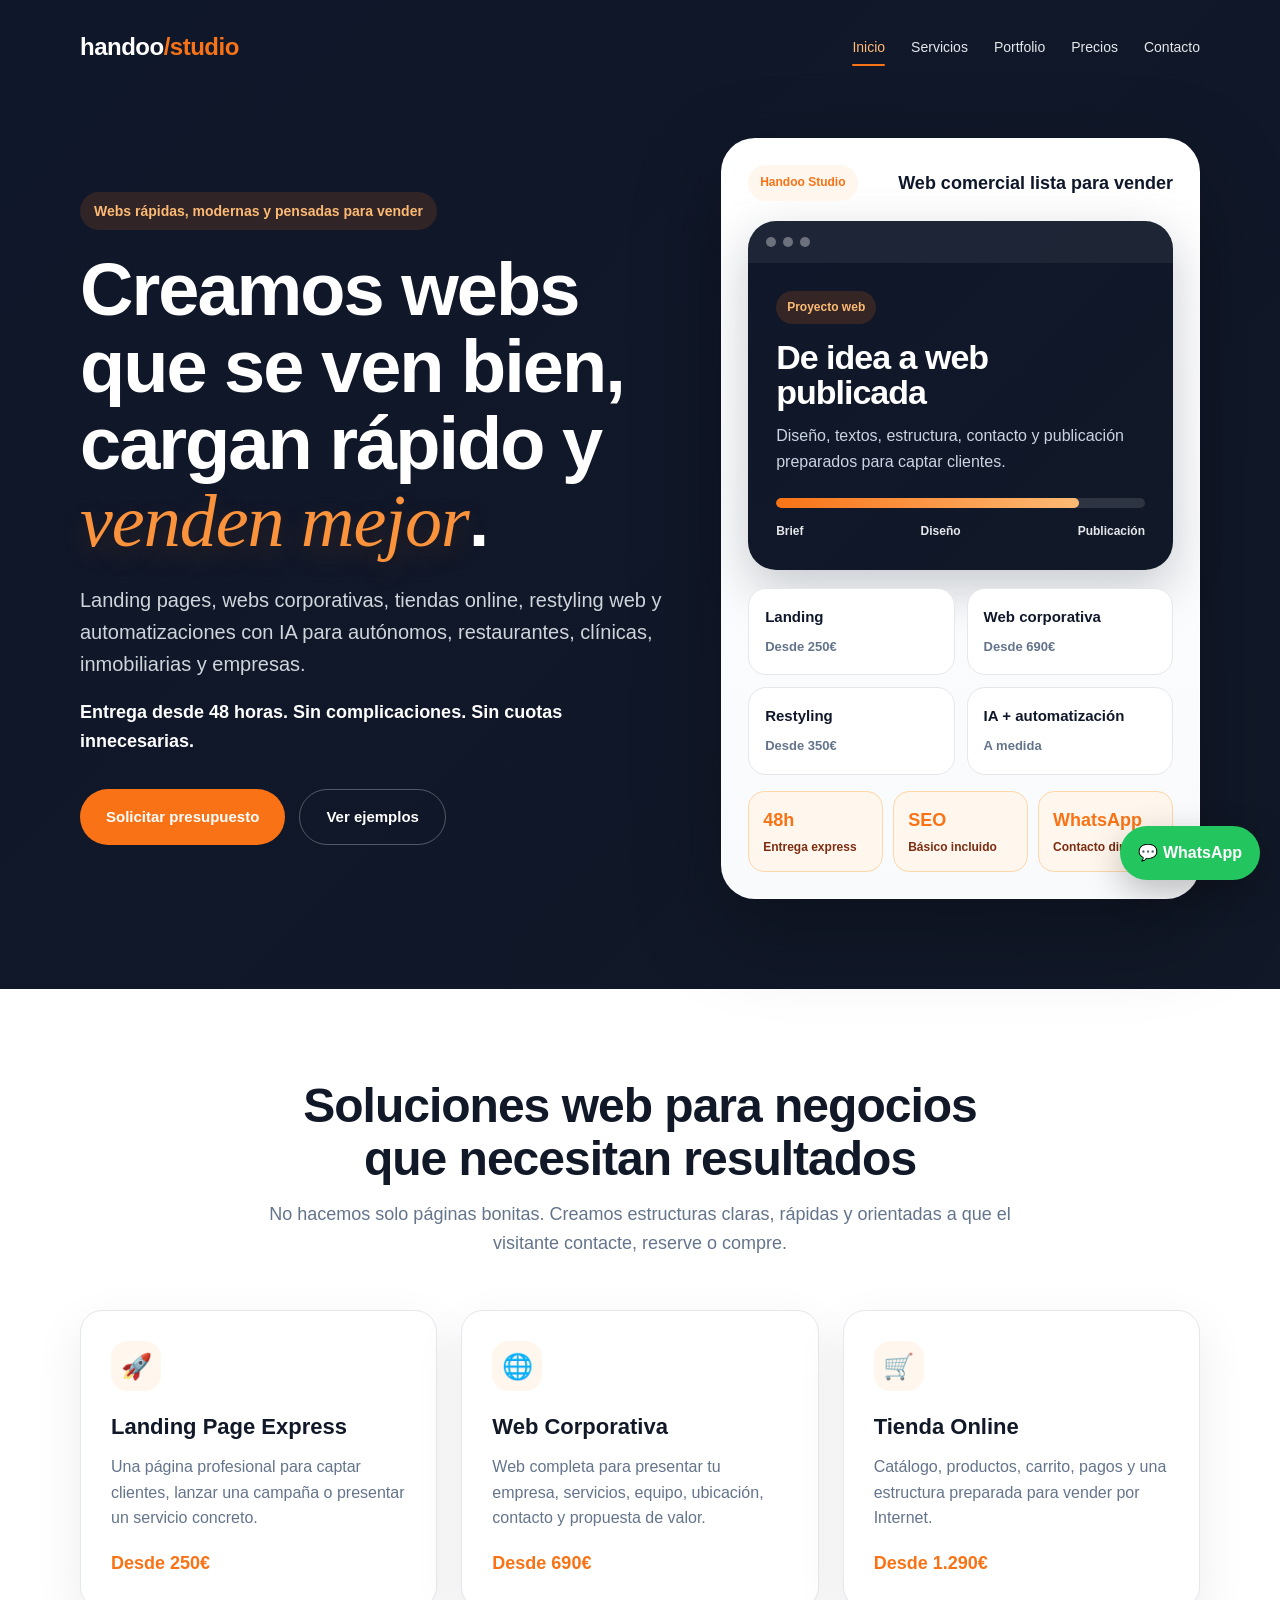
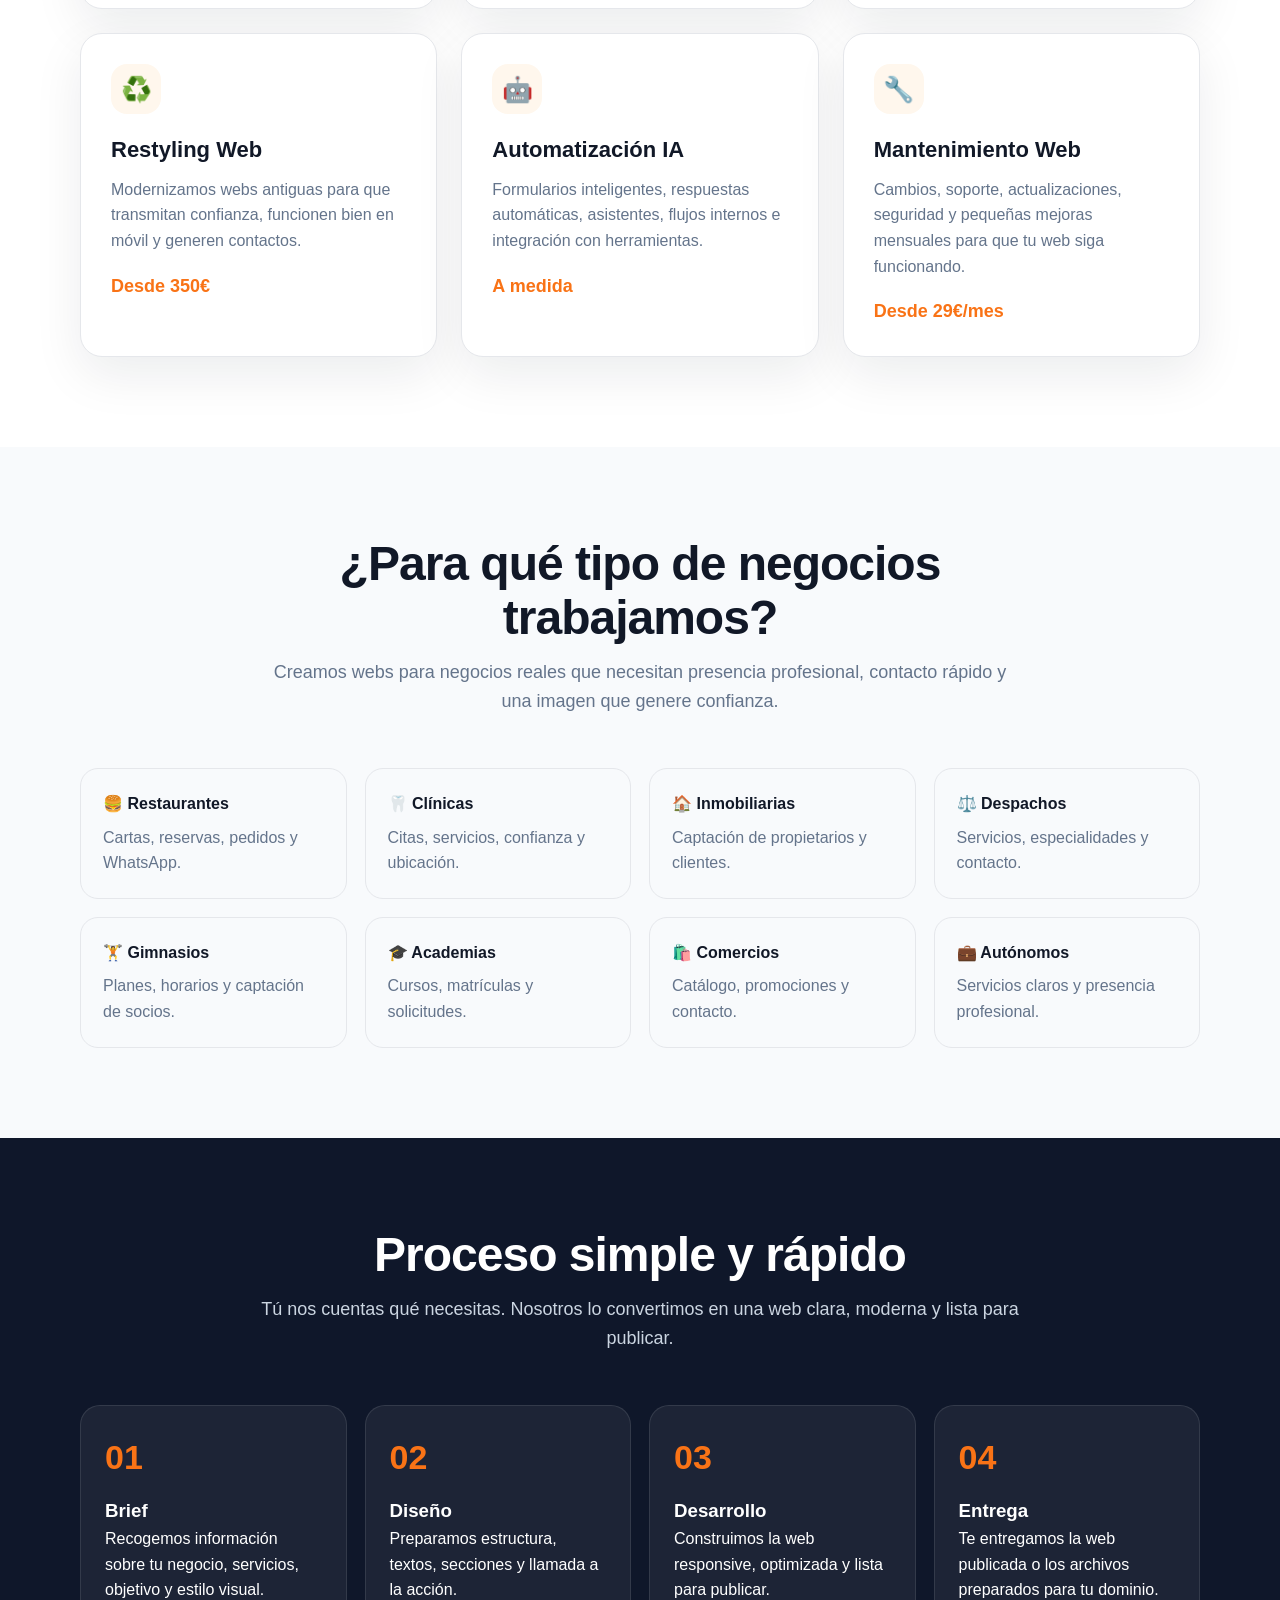
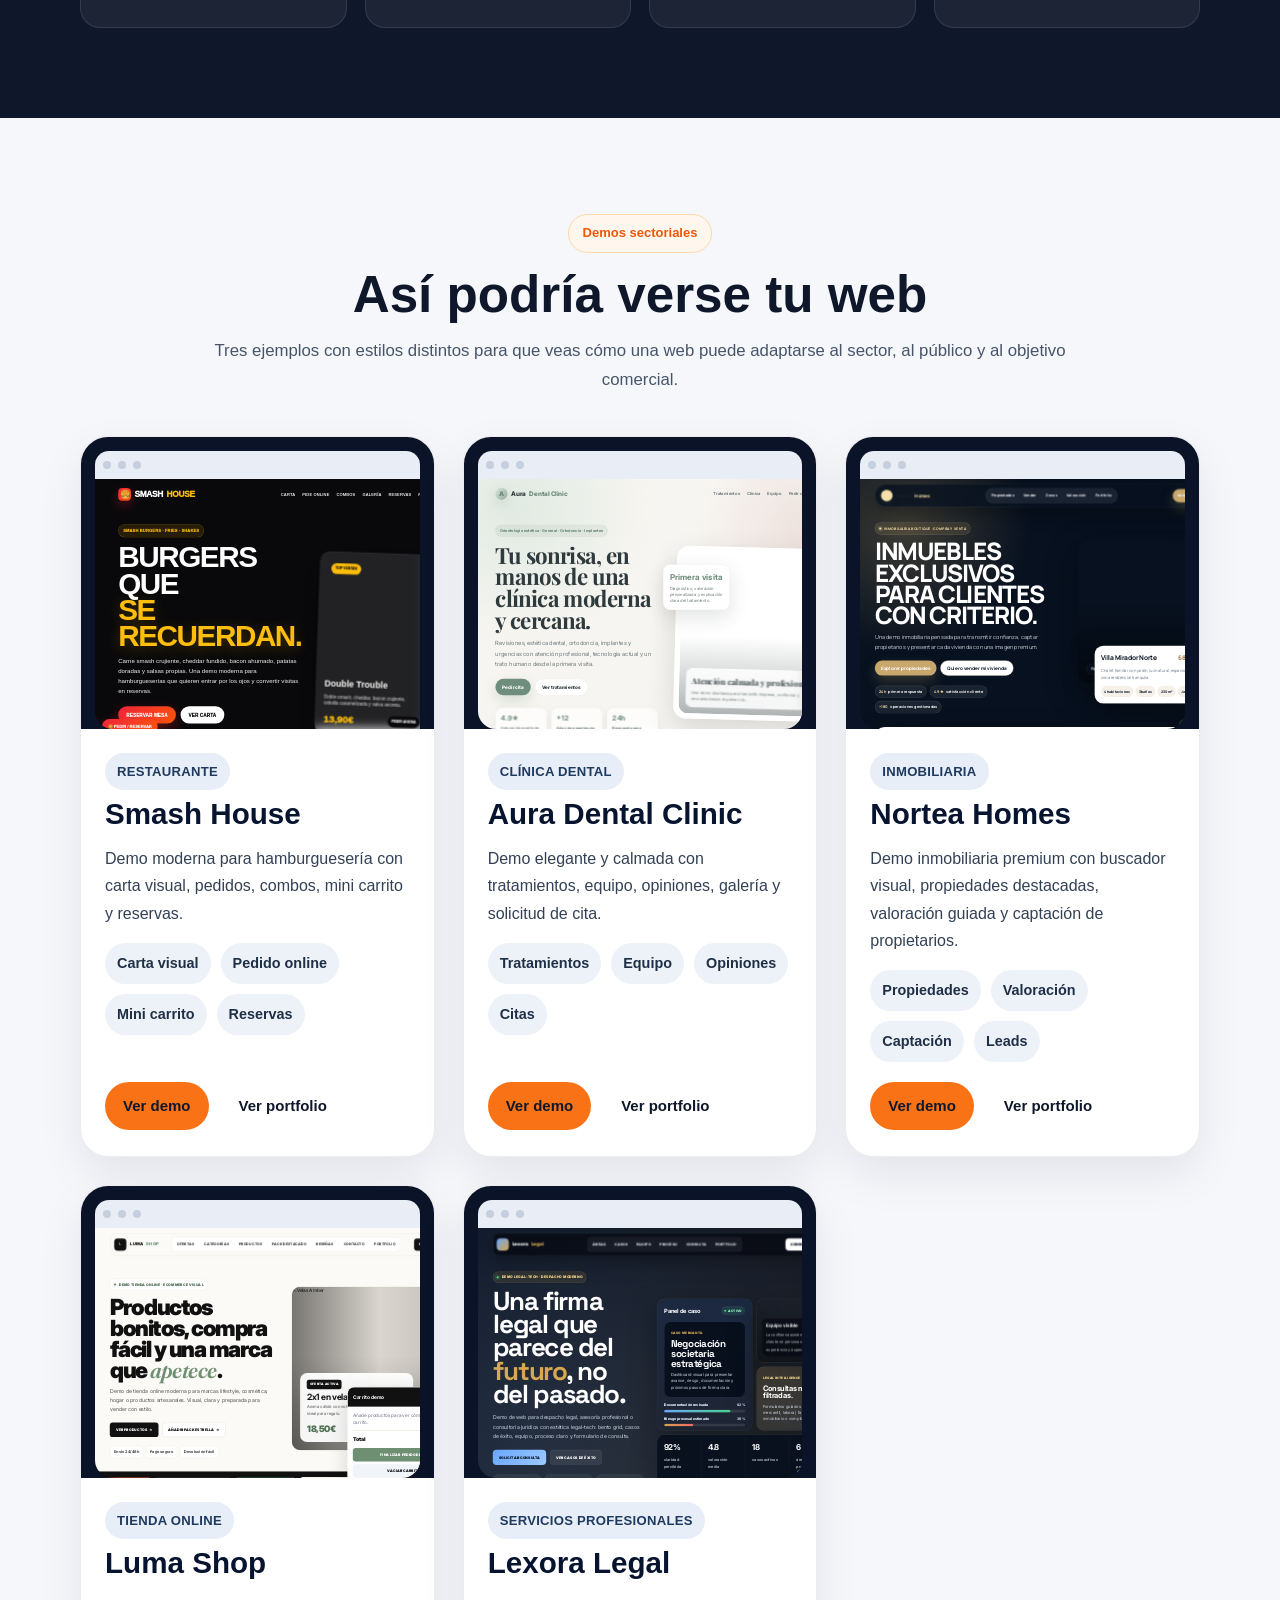
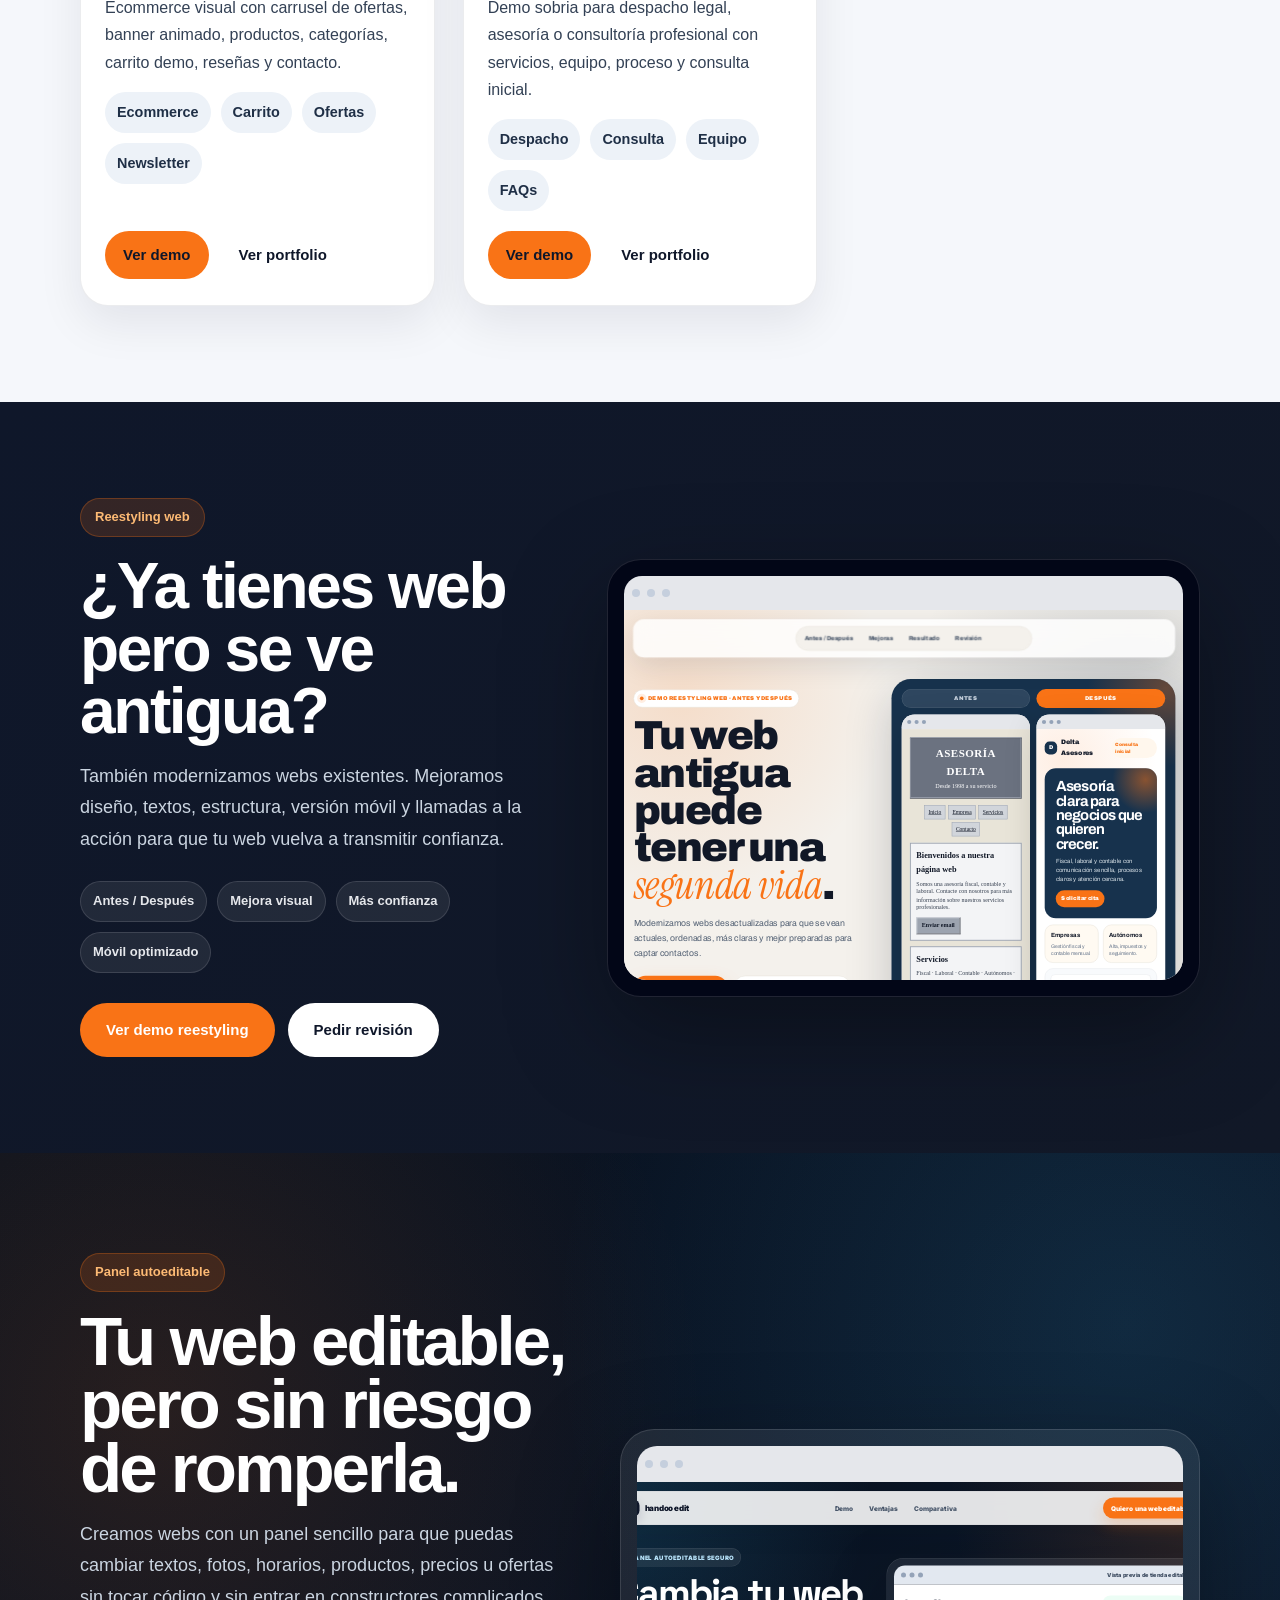
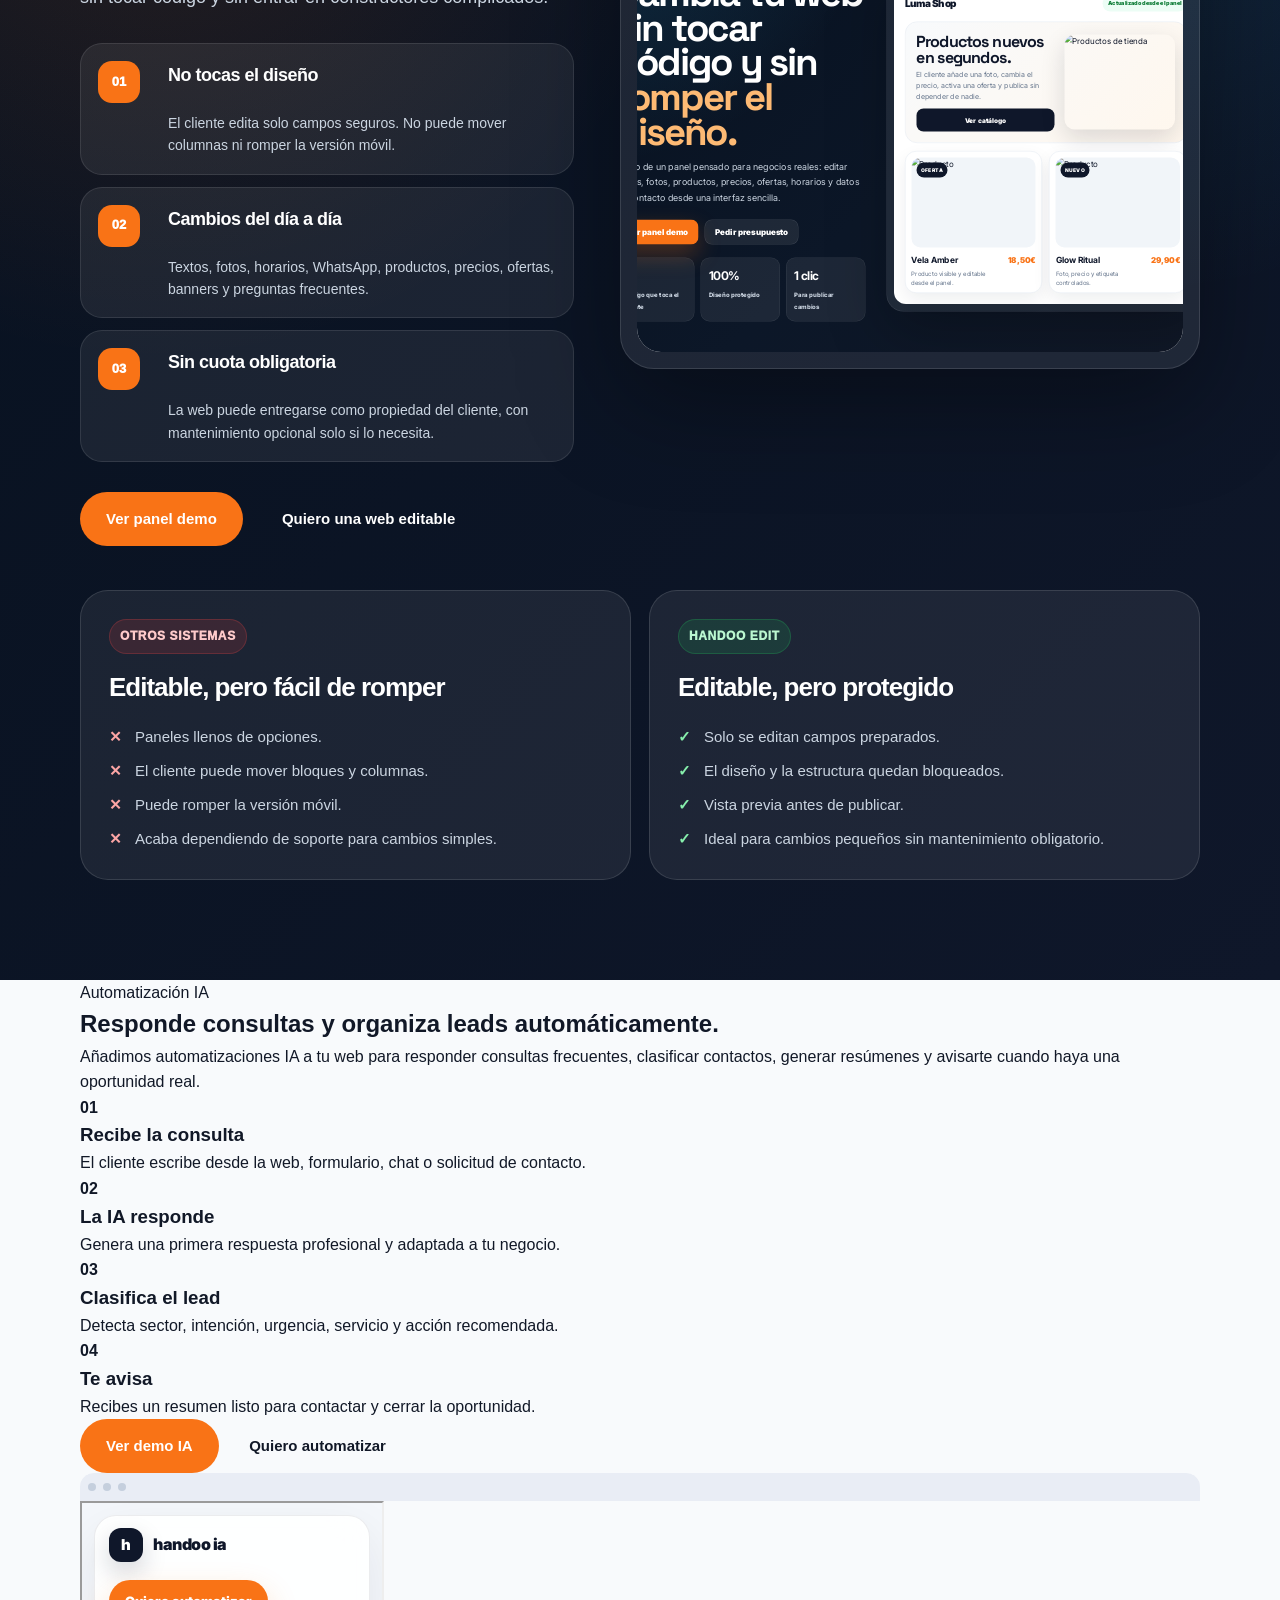
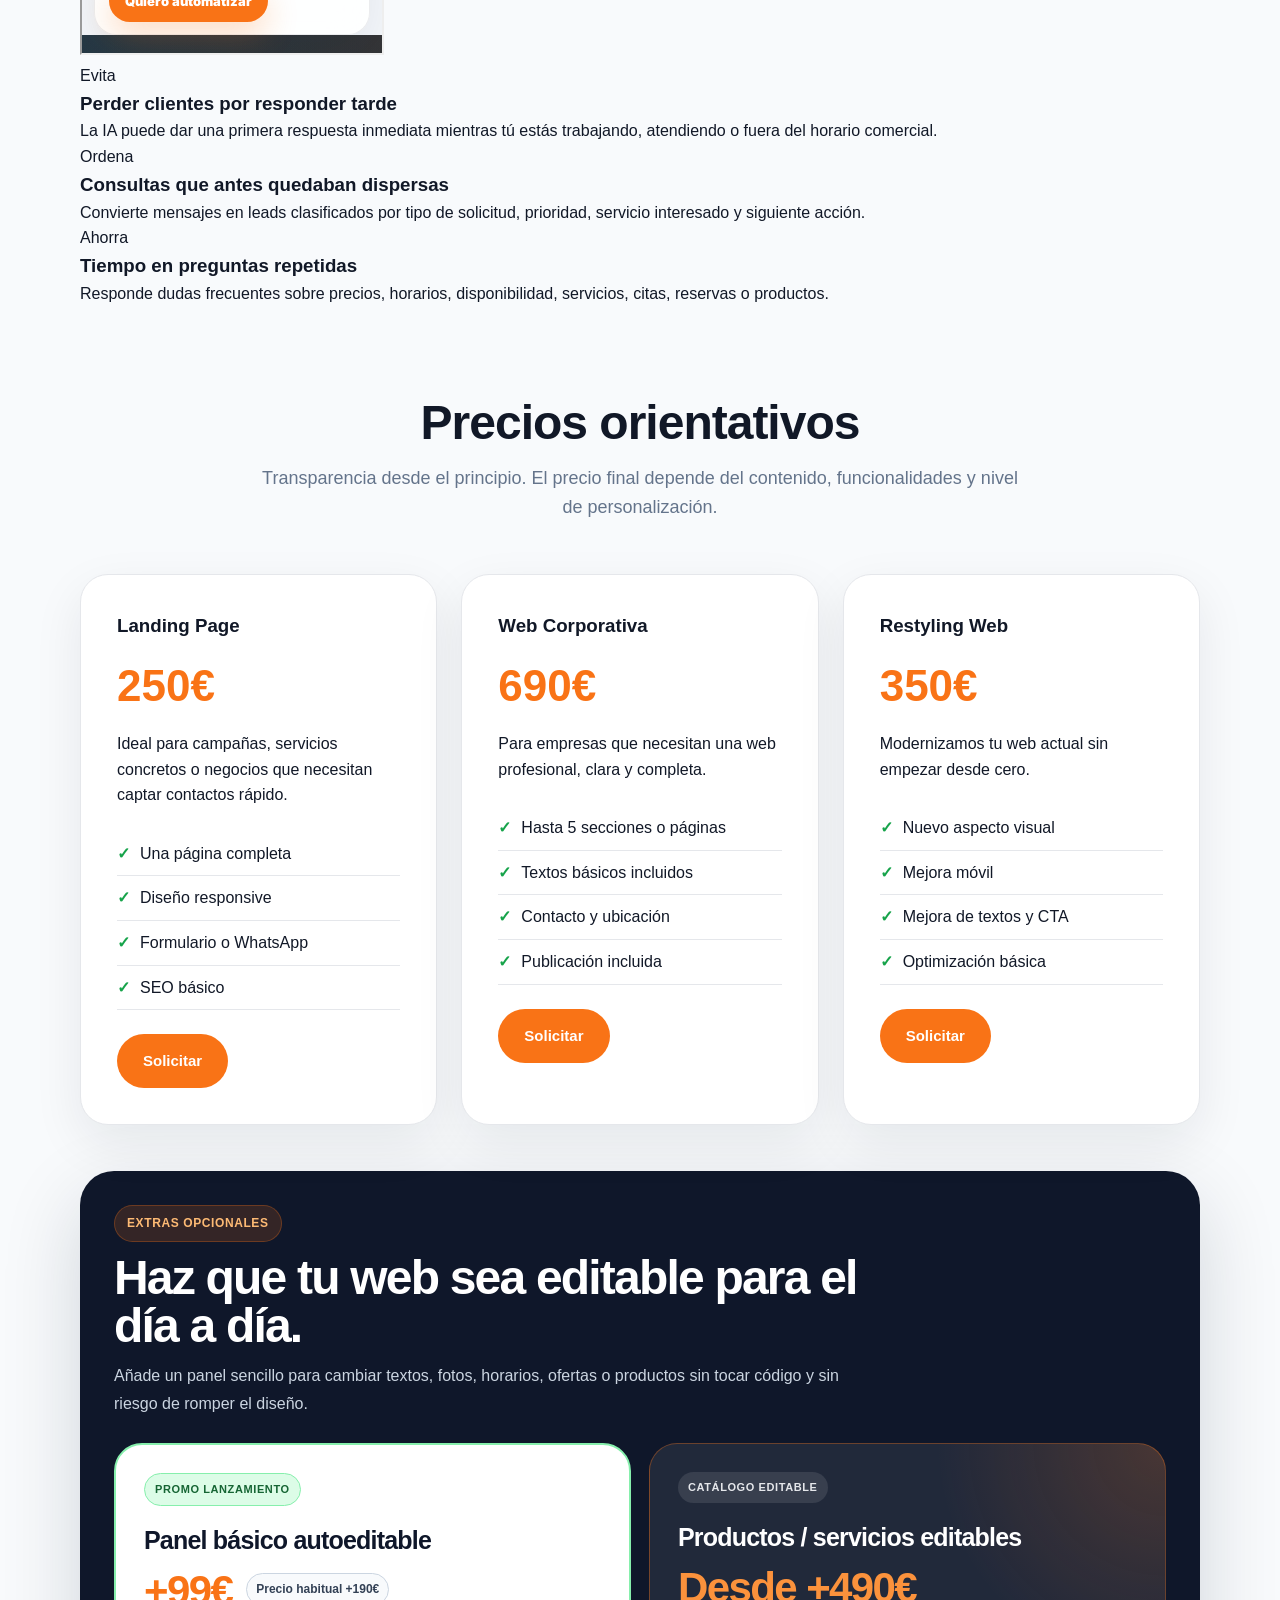
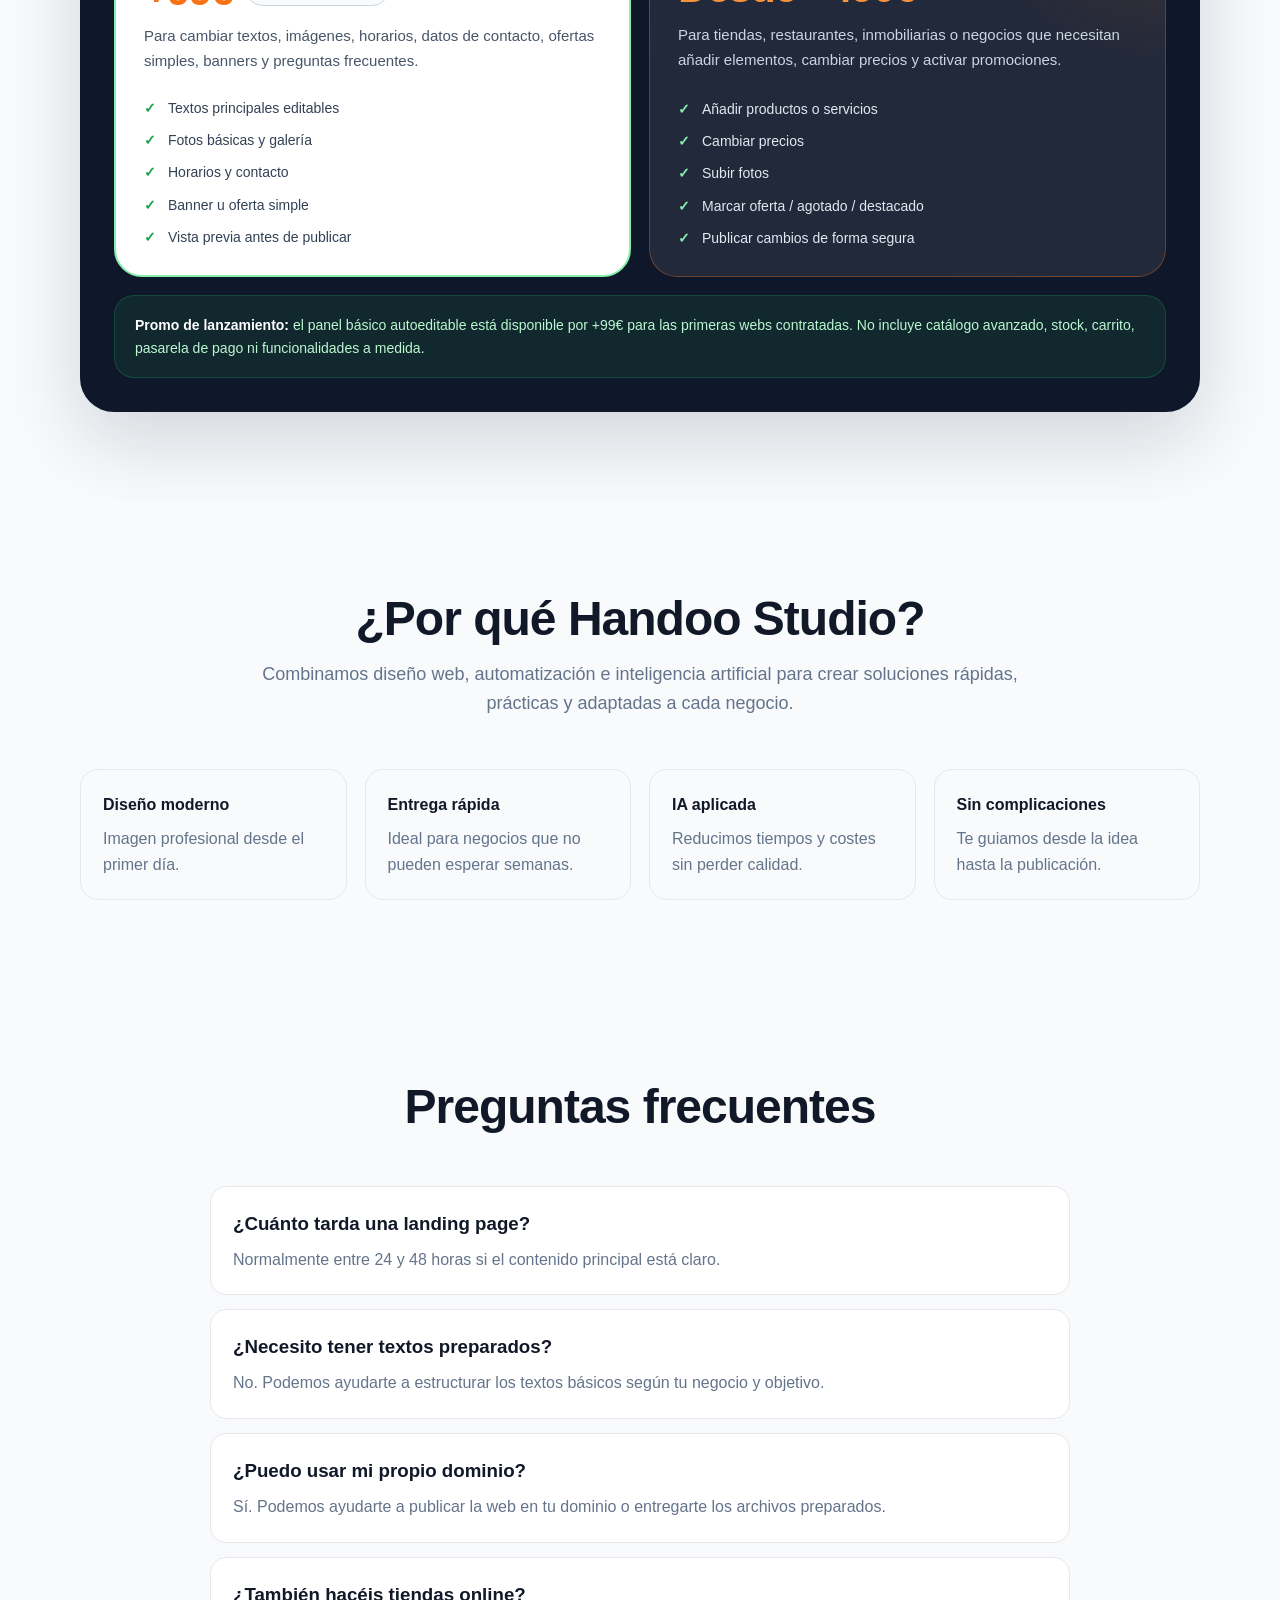
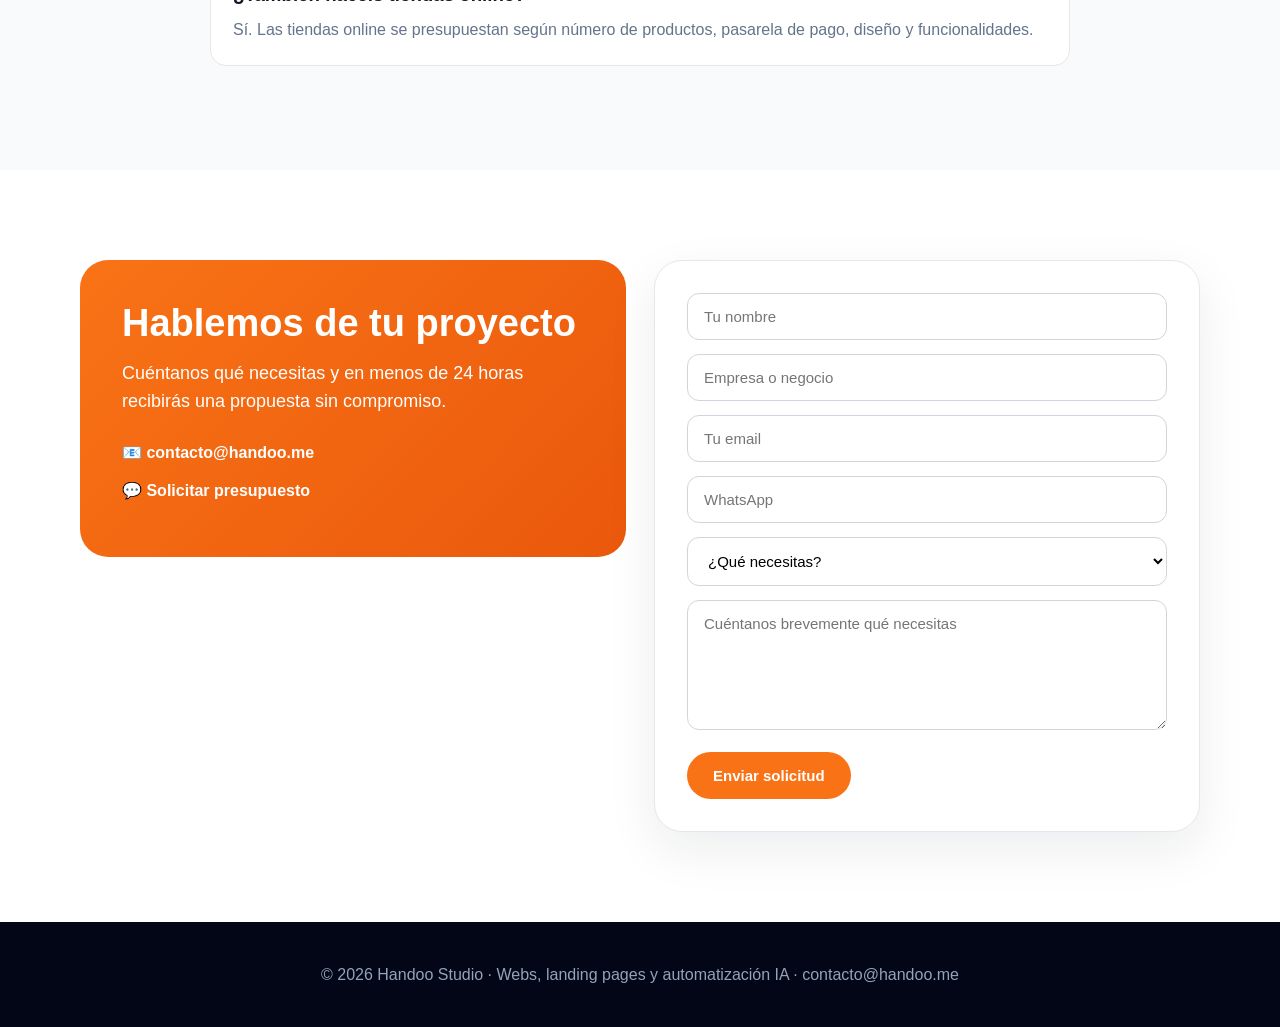
==== index.html @ 0ab07378 "Update index.html" ====
<!DOCTYPE html>
<html lang="es">
<head>
  <meta charset="UTF-8" />
  <meta name="viewport" content="width=device-width, initial-scale=1.0" />

  <title>Handoo Studio | Webs, landing pages y automatización IA</title>
  <meta name="description" content="Handoo Studio crea landing pages, webs corporativas, tiendas online, restyling web y automatizaciones con IA para negocios que quieren captar más clientes." />

  <link rel="stylesheet" href="assets/css/style.css">
</head>

<body>

<header class="hero">
  <div class="container">

    <nav class="navbar">
      <a href="index.html" class="logo">handoo<span>/studio</span></a>

      <div class="navlinks">
        <a href="index.html">Inicio</a>
        <a href="servicios.html">Servicios</a>
        <a href="portfolio.html">Portfolio</a>
        <a href="precios.html">Precios</a>
        <a href="contacto.html">Contacto</a>
      </div>
    </nav>

    <div class="hero-grid">

      <div>
        <div class="badge">Webs rápidas, modernas y pensadas para vender</div>

        <h1 class="studio-hero-title">
  Creamos webs que se ven bien, cargan rápido y <em>venden mejor</em>.
</h1>

        <p class="hero-text">
          Landing pages, webs corporativas, tiendas online, restyling web y automatizaciones con IA para autónomos, restaurantes, clínicas, inmobiliarias y empresas.
        </p>

        <p class="hero-subline">
          Entrega desde 48 horas. Sin complicaciones. Sin cuotas innecesarias.
        </p>

        <div class="hero-actions">
          <a href="contacto.html" class="btn btn-primary">Solicitar presupuesto</a>
          <a href="portfolio.html" class="btn btn-outline">Ver ejemplos</a>
        </div>
      </div>

      <div class="home-hero-panel">

        <div class="home-panel-top">
          <span>Handoo Studio</span>
          <strong>Web comercial lista para vender</strong>
        </div>

        <div class="home-panel-screen">
          <div class="screen-bar">
            <span></span>
            <span></span>
            <span></span>
          </div>

          <div class="screen-content">
            <div class="screen-kicker">Proyecto web</div>
            <h3>De idea a web publicada</h3>
            <p>
              Diseño, textos, estructura, contacto y publicación preparados para captar clientes.
            </p>

            <div class="screen-progress">
              <div style="width:82%;"></div>
            </div>

            <div class="screen-steps">
              <span>Brief</span>
              <span>Diseño</span>
              <span>Publicación</span>
            </div>
          </div>
        </div>

        <div class="home-panel-services">
          <div>
            <strong>Landing</strong>
            <span>Desde 250€</span>
          </div>

          <div>
            <strong>Web corporativa</strong>
            <span>Desde 690€</span>
          </div>

          <div>
            <strong>Restyling</strong>
            <span>Desde 350€</span>
          </div>

          <div>
            <strong>IA + automatización</strong>
            <span>A medida</span>
          </div>
        </div>

        <div class="home-panel-bottom">
          <div>
            <strong>48h</strong>
            <span>Entrega express</span>
          </div>

          <div>
            <strong>SEO</strong>
            <span>Básico incluido</span>
          </div>

          <div>
            <strong>WhatsApp</strong>
            <span>Contacto directo</span>
          </div>
        </div>

      </div>

    </div>
  </div>
</header>

<main>

  <section class="section section-soft">
    <div class="container">

      <div class="section-title">
        <h2>Soluciones web para negocios que necesitan resultados</h2>
        <p>
          No hacemos solo páginas bonitas. Creamos estructuras claras, rápidas y orientadas a que el visitante contacte, reserve o compre.
        </p>
      </div>

      <div class="grid-3">

        <div class="card service-card">
          <div class="card-icon">🚀</div>
          <h3>Landing Page Express</h3>
          <p>
            Una página profesional para captar clientes, lanzar una campaña o presentar un servicio concreto.
          </p>
          <strong>Desde 250€</strong>
        </div>

        <div class="card service-card">
          <div class="card-icon">🌐</div>
          <h3>Web Corporativa</h3>
          <p>
            Web completa para presentar tu empresa, servicios, equipo, ubicación, contacto y propuesta de valor.
          </p>
          <strong>Desde 690€</strong>
        </div>

        <div class="card service-card">
          <div class="card-icon">🛒</div>
          <h3>Tienda Online</h3>
          <p>
            Catálogo, productos, carrito, pagos y una estructura preparada para vender por Internet.
          </p>
          <strong>Desde 1.290€</strong>
        </div>

        <div class="card service-card">
          <div class="card-icon">♻️</div>
          <h3>Restyling Web</h3>
          <p>
            Modernizamos webs antiguas para que transmitan confianza, funcionen bien en móvil y generen contactos.
          </p>
          <strong>Desde 350€</strong>
        </div>

        <div class="card service-card">
          <div class="card-icon">🤖</div>
          <h3>Automatización IA</h3>
          <p>
            Formularios inteligentes, respuestas automáticas, asistentes, flujos internos e integración con herramientas.
          </p>
          <strong>A medida</strong>
        </div>

        <div class="card service-card">
          <div class="card-icon">🔧</div>
          <h3>Mantenimiento Web</h3>
          <p>
            Cambios, soporte, actualizaciones, seguridad y pequeñas mejoras mensuales para que tu web siga funcionando.
          </p>
          <strong>Desde 29€/mes</strong>
        </div>

      </div>
    </div>
  </section>

  <section class="section">
    <div class="container">

      <div class="section-title">
        <h2>¿Para qué tipo de negocios trabajamos?</h2>
        <p>
          Creamos webs para negocios reales que necesitan presencia profesional, contacto rápido y una imagen que genere confianza.
        </p>
      </div>

      <div class="grid-4">
        <div class="why-item">🍔 Restaurantes<span>Cartas, reservas, pedidos y WhatsApp.</span></div>
        <div class="why-item">🦷 Clínicas<span>Citas, servicios, confianza y ubicación.</span></div>
        <div class="why-item">🏠 Inmobiliarias<span>Captación de propietarios y clientes.</span></div>
        <div class="why-item">⚖️ Despachos<span>Servicios, especialidades y contacto.</span></div>
        <div class="why-item">🏋️ Gimnasios<span>Planes, horarios y captación de socios.</span></div>
        <div class="why-item">🎓 Academias<span>Cursos, matrículas y solicitudes.</span></div>
        <div class="why-item">🛍️ Comercios<span>Catálogo, promociones y contacto.</span></div>
        <div class="why-item">💼 Autónomos<span>Servicios claros y presencia profesional.</span></div>
      </div>

    </div>
  </section>

  <section class="section section-dark">
    <div class="container">

      <div class="section-title">
        <h2>Proceso simple y rápido</h2>
        <p>
          Tú nos cuentas qué necesitas. Nosotros lo convertimos en una web clara, moderna y lista para publicar.
        </p>
      </div>

      <div class="grid-4">

        <div class="step">
          <div class="step-number">01</div>
          <h3>Brief</h3>
          <p>Recogemos información sobre tu negocio, servicios, objetivo y estilo visual.</p>
        </div>

        <div class="step">
          <div class="step-number">02</div>
          <h3>Diseño</h3>
          <p>Preparamos estructura, textos, secciones y llamada a la acción.</p>
        </div>

        <div class="step">
          <div class="step-number">03</div>
          <h3>Desarrollo</h3>
          <p>Construimos la web responsive, optimizada y lista para publicar.</p>
        </div>

        <div class="step">
          <div class="step-number">04</div>
          <h3>Entrega</h3>
          <p>Te entregamos la web publicada o los archivos preparados para tu dominio.</p>
        </div>

      </div>

    </div>
  </section>

  <section class="home-demos-preview">
    <div class="container">

      <div class="section-heading center">
        <span class="section-kicker">Demos sectoriales</span>
        <h2>Así podría verse tu web</h2>
        <p>
          Tres ejemplos con estilos distintos para que veas cómo una web puede adaptarse al sector, al público y al objetivo comercial.
        </p>
      </div>

      <div class="demo-preview-grid">

        <article class="demo-preview-card">
          <a href="demos/restaurante/index.html" class="demo-preview-frame" aria-label="Ver demo Smash House">
            <div class="mini-browser">
              <span></span>
              <span></span>
              <span></span>
            </div>

            <div class="live-preview">
              <iframe src="demos/restaurante/index.html" loading="lazy" title="Vista previa demo restaurante"></iframe>
            </div>
          </a>

          <div class="demo-preview-content">
            <div class="demo-preview-top">
              <span class="demo-sector">Restaurante</span>
              <h3>Smash House</h3>
            </div>

            <p>
              Demo moderna para hamburguesería con carta visual, pedidos, combos, mini carrito y reservas.
            </p>

            <div class="demo-tags">
              <span>Carta visual</span>
              <span>Pedido online</span>
              <span>Mini carrito</span>
              <span>Reservas</span>
            </div>

            <div class="demo-actions">
              <a class="btn btn-primary" href="demos/restaurante/index.html">Ver demo</a>
              <a class="btn btn-secondary" href="portfolio.html">Ver portfolio</a>
            </div>
          </div>
        </article>

        <article class="demo-preview-card">
          <a href="demos/clinica/index.html" class="demo-preview-frame" aria-label="Ver demo Aura Dental Clinic">
            <div class="mini-browser">
              <span></span>
              <span></span>
              <span></span>
            </div>

            <div class="live-preview">
              <iframe src="demos/clinica/index.html" loading="lazy" title="Vista previa demo clínica"></iframe>
            </div>
          </a>

          <div class="demo-preview-content">
            <div class="demo-preview-top">
              <span class="demo-sector">Clínica dental</span>
              <h3>Aura Dental Clinic</h3>
            </div>

            <p>
              Demo elegante y calmada con tratamientos, equipo, opiniones, galería y solicitud de cita.
            </p>

            <div class="demo-tags">
              <span>Tratamientos</span>
              <span>Equipo</span>
              <span>Opiniones</span>
              <span>Citas</span>
            </div>

            <div class="demo-actions">
              <a class="btn btn-primary" href="demos/clinica/index.html">Ver demo</a>
              <a class="btn btn-secondary" href="portfolio.html">Ver portfolio</a>
            </div>
          </div>
        </article>

        <article class="demo-preview-card">
          <a href="demos/inmobiliaria/index.html" class="demo-preview-frame" aria-label="Ver demo Nortea Homes">
            <div class="mini-browser">
              <span></span>
              <span></span>
              <span></span>
            </div>

            <div class="live-preview">
              <iframe src="demos/inmobiliaria/index.html" loading="lazy" title="Vista previa demo inmobiliaria"></iframe>
            </div>
          </a>

          <div class="demo-preview-content">
            <div class="demo-preview-top">
              <span class="demo-sector">Inmobiliaria</span>
              <h3>Nortea Homes</h3>
            </div>

            <p>
              Demo inmobiliaria premium con buscador visual, propiedades destacadas, valoración guiada y captación de propietarios.
            </p>

            <div class="demo-tags">
              <span>Propiedades</span>
              <span>Valoración</span>
              <span>Captación</span>
              <span>Leads</span>
            </div>

            <div class="demo-actions">
              <a class="btn btn-primary" href="demos/inmobiliaria/index.html">Ver demo</a>
              <a class="btn btn-secondary" href="portfolio.html">Ver portfolio</a>
            </div>
          </div>
        </article>

                <article class="demo-preview-card">
          <a href="demos/tienda/index.html" class="demo-preview-frame" aria-label="Ver demo Luma Shop">
            <div class="mini-browser">
              <span></span>
              <span></span>
              <span></span>
            </div>

            <div class="live-preview">
              <iframe src="demos/tienda/index.html" loading="lazy" title="Vista previa demo tienda online"></iframe>
            </div>
          </a>

          <div class="demo-preview-content">
            <div class="demo-preview-top">
              <span class="demo-sector">Tienda online</span>
              <h3>Luma Shop</h3>
            </div>

            <p>
              Ecommerce visual con carrusel de ofertas, banner animado, productos, categorías, carrito demo, reseñas y contacto.
            </p>

            <div class="demo-tags">
              <span>Ecommerce</span>
              <span>Carrito</span>
              <span>Ofertas</span>
              <span>Newsletter</span>
            </div>

            <div class="demo-actions">
              <a class="btn btn-primary" href="demos/tienda/index.html">Ver demo</a>
              <a class="btn btn-secondary" href="portfolio.html">Ver portfolio</a>
            </div>
          </div>
        </article>

                <article class="demo-preview-card">
          <a href="demos/legal/index.html" class="demo-preview-frame" aria-label="Ver demo Lexora Legal">
            <div class="mini-browser">
              <span></span>
              <span></span>
              <span></span>
            </div>

            <div class="live-preview">
              <iframe src="demos/legal/index.html" loading="lazy" title="Vista previa demo despacho legal"></iframe>
            </div>
          </a>

          <div class="demo-preview-content">
            <div class="demo-preview-top">
              <span class="demo-sector">Servicios profesionales</span>
              <h3>Lexora Legal</h3>
            </div>

            <p>
              Demo sobria para despacho legal, asesoría o consultoría profesional con servicios, equipo, proceso y consulta inicial.
            </p>

            <div class="demo-tags">
              <span>Despacho</span>
              <span>Consulta</span>
              <span>Equipo</span>
              <span>FAQs</span>
            </div>

            <div class="demo-actions">
              <a class="btn btn-primary" href="demos/legal/index.html">Ver demo</a>
              <a class="btn btn-secondary" href="portfolio.html">Ver portfolio</a>
            </div>
          </div>
        </article>

      </div>

    </div>

    
  </section>

    <section class="home-restyling-showcase">
    <div class="container">

      <div class="home-restyling-grid">

        <div class="home-restyling-content">
          <span class="section-kicker">Reestyling web</span>

          <h2>¿Ya tienes web pero se ve antigua?</h2>

          <p>
            También modernizamos webs existentes. Mejoramos diseño, textos, estructura,
            versión móvil y llamadas a la acción para que tu web vuelva a transmitir confianza.
          </p>

          <div class="home-restyling-tags">
            <span>Antes / Después</span>
            <span>Mejora visual</span>
            <span>Más confianza</span>
            <span>Móvil optimizado</span>
          </div>

          <div class="home-restyling-actions">
            <a href="demos/restyling/index.html" class="btn btn-primary">Ver demo reestyling</a>
            <a href="contacto.html" class="btn btn-light">Pedir revisión</a>
          </div>
        </div>

        <a href="demos/restyling/index.html" class="home-restyling-preview" aria-label="Ver demo Nova ReStyle">
          <div class="mini-browser">
            <span></span>
            <span></span>
            <span></span>
          </div>

          <div class="home-restyling-iframe">
            <iframe src="demos/restyling/index.html" loading="lazy" title="Vista previa demo reestyling"></iframe>
          </div>
        </a>

      </div>

    </div>
  </section>
<section class="home-editor-showcase">
  <div class="container">

    <div class="home-editor-grid">

      <div class="home-editor-content">
        <span class="section-kicker">Panel autoeditable</span>

        <h2>
          Tu web editable, pero sin riesgo de romperla.
        </h2>

        <p>
          Creamos webs con un panel sencillo para que puedas cambiar textos, fotos,
          horarios, productos, precios u ofertas sin tocar código y sin entrar en
          constructores complicados.
        </p>

        <div class="home-editor-benefits">
          <article>
            <strong>01</strong>
            <h3>No tocas el diseño</h3>
            <p>
              El cliente edita solo campos seguros. No puede mover columnas ni romper la versión móvil.
            </p>
          </article>

          <article>
            <strong>02</strong>
            <h3>Cambios del día a día</h3>
            <p>
              Textos, fotos, horarios, WhatsApp, productos, precios, ofertas,
              banners y preguntas frecuentes.
            </p>
          </article>

          <article>
            <strong>03</strong>
            <h3>Sin cuota obligatoria</h3>
            <p>
              La web puede entregarse como propiedad del cliente, con mantenimiento
              opcional solo si lo necesita.
            </p>
          </article>
        </div>

        <div class="home-editor-actions">
          <a href="demos/editor/index.html" class="btn btn-primary">Ver panel demo</a>
          <a href="contacto.html" class="btn btn-secondary">Quiero una web editable</a>
        </div>
      </div>

      <a href="demos/editor/index.html" class="home-editor-preview" aria-label="Ver demo panel autoeditable">
        <div class="mini-browser">
          <span></span>
          <span></span>
          <span></span>
        </div>

        <div class="home-editor-iframe">
          <iframe src="demos/editor/index.html" loading="lazy" title="Vista previa panel autoeditable"></iframe>
        </div>
      </a>

    </div>

    <div class="home-editor-comparison">

      <article class="comparison-card danger">
        <span>Otros sistemas</span>
        <h3>Editable, pero fácil de romper</h3>

        <ul>
          <li>Paneles llenos de opciones.</li>
          <li>El cliente puede mover bloques y columnas.</li>
          <li>Puede romper la versión móvil.</li>
          <li>Acaba dependiendo de soporte para cambios simples.</li>
        </ul>
      </article>

      <article class="comparison-card safe">
        <span>Handoo Edit</span>
        <h3>Editable, pero protegido</h3>

        <ul>
          <li>Solo se editan campos preparados.</li>
          <li>El diseño y la estructura quedan bloqueados.</li>
          <li>Vista previa antes de publicar.</li>
          <li>Ideal para cambios pequeños sin mantenimiento obligatorio.</li>
        </ul>
      </article>

    </div>

  </div>
</section>
  <section class="home-ai-showcase">
  <div class="container">

    <div class="home-ai-grid">

      <div class="home-ai-content">
        <span class="section-kicker">Automatización IA</span>

        <h2>
          Responde consultas y organiza leads automáticamente.
        </h2>

        <p>
          Añadimos automatizaciones IA a tu web para responder consultas frecuentes,
          clasificar contactos, generar resúmenes y avisarte cuando haya una oportunidad real.
        </p>

        <div class="home-ai-flow">
          <article>
            <strong>01</strong>
            <h3>Recibe la consulta</h3>
            <p>El cliente escribe desde la web, formulario, chat o solicitud de contacto.</p>
          </article>

          <article>
            <strong>02</strong>
            <h3>La IA responde</h3>
            <p>Genera una primera respuesta profesional y adaptada a tu negocio.</p>
          </article>

          <article>
            <strong>03</strong>
            <h3>Clasifica el lead</h3>
            <p>Detecta sector, intención, urgencia, servicio y acción recomendada.</p>
          </article>

          <article>
            <strong>04</strong>
            <h3>Te avisa</h3>
            <p>Recibes un resumen listo para contactar y cerrar la oportunidad.</p>
          </article>
        </div>

        <div class="home-ai-actions">
          <a href="demos/ia/index.html" class="btn btn-primary">Ver demo IA</a>
          <a href="contacto.html" class="btn btn-secondary">Quiero automatizar</a>
        </div>
      </div>

      <a href="demos/ia/index.html" class="home-ai-preview" aria-label="Ver demo automatización IA">
        <div class="mini-browser">
          <span></span>
          <span></span>
          <span></span>
        </div>

        <div class="home-ai-iframe">
          <iframe src="demos/ia/index.html" loading="lazy" title="Vista previa demo automatización IA"></iframe>
        </div>
      </a>

    </div>

    <div class="home-ai-benefits">

      <article>
        <span>Evita</span>
        <h3>Perder clientes por responder tarde</h3>
        <p>
          La IA puede dar una primera respuesta inmediata mientras tú estás trabajando,
          atendiendo o fuera del horario comercial.
        </p>
      </article>

      <article>
        <span>Ordena</span>
        <h3>Consultas que antes quedaban dispersas</h3>
        <p>
          Convierte mensajes en leads clasificados por tipo de solicitud, prioridad,
          servicio interesado y siguiente acción.
        </p>
      </article>

      <article>
        <span>Ahorra</span>
        <h3>Tiempo en preguntas repetidas</h3>
        <p>
          Responde dudas frecuentes sobre precios, horarios, disponibilidad, servicios,
          citas, reservas o productos.
        </p>
      </article>

    </div>

  </div>
</section>
  <section class="section" id="precios">
    <div class="container">

      <div class="section-title">
        <h2>Precios orientativos</h2>
        <p>
          Transparencia desde el principio. El precio final depende del contenido, funcionalidades y nivel de personalización.
        </p>
      </div>

      <div class="grid-3">

        <div class="price-card">
          <h3>Landing Page</h3>
          <div class="price">250€</div>
          <p>Ideal para campañas, servicios concretos o negocios que necesitan captar contactos rápido.</p>
          <ul>
            <li>Una página completa</li>
            <li>Diseño responsive</li>
            <li>Formulario o WhatsApp</li>
            <li>SEO básico</li>
          </ul>
          <a href="contacto.html" class="btn btn-primary">Solicitar</a>
        </div>

        <div class="price-card featured">
          <h3>Web Corporativa</h3>
          <div class="price">690€</div>
          <p>Para empresas que necesitan una web profesional, clara y completa.</p>
          <ul>
            <li>Hasta 5 secciones o páginas</li>
            <li>Textos básicos incluidos</li>
            <li>Contacto y ubicación</li>
            <li>Publicación incluida</li>
          </ul>
          <a href="contacto.html" class="btn btn-primary">Solicitar</a>
        </div>

        <div class="price-card">
          <h3>Restyling Web</h3>
          <div class="price">350€</div>
          <p>Modernizamos tu web actual sin empezar desde cero.</p>
          <ul>
            <li>Nuevo aspecto visual</li>
            <li>Mejora móvil</li>
            <li>Mejora de textos y CTA</li>
            <li>Optimización básica</li>
          </ul>
          <a href="contacto.html" class="btn btn-primary">Solicitar</a>
        </div>

      </div>

      <div class="pricing-addons">
  <div class="pricing-addons-header">
    <div>
      <span>Extras opcionales</span>
      <h3>Haz que tu web sea editable para el día a día.</h3>
    </div>

    <p>
      Añade un panel sencillo para cambiar textos, fotos, horarios, ofertas
      o productos sin tocar código y sin riesgo de romper el diseño.
    </p>
  </div>

  <div class="pricing-addons-grid">

    <article class="pricing-addon-card promo-addon">
      <div>
        <span class="addon-badge promo">Promo lanzamiento</span>
        <h4>Panel básico autoeditable</h4>

        <div class="addon-price-line">
          <strong>+99€</strong>
          <small>Precio habitual +190€</small>
        </div>

        <p>
          Para cambiar textos, imágenes, horarios, datos de contacto,
          ofertas simples, banners y preguntas frecuentes.
        </p>
      </div>

      <ul>
        <li>Textos principales editables</li>
        <li>Fotos básicas y galería</li>
        <li>Horarios y contacto</li>
        <li>Banner u oferta simple</li>
        <li>Vista previa antes de publicar</li>
      </ul>
    </article>

    <article class="pricing-addon-card featured-addon">
      <div>
        <span class="addon-badge">Catálogo editable</span>
        <h4>Productos / servicios editables</h4>
        <strong>Desde +490€</strong>
        <p>
          Para tiendas, restaurantes, inmobiliarias o negocios que necesitan
          añadir elementos, cambiar precios y activar promociones.
        </p>
      </div>

      <ul>
        <li>Añadir productos o servicios</li>
        <li>Cambiar precios</li>
        <li>Subir fotos</li>
        <li>Marcar oferta / agotado / destacado</li>
        <li>Publicar cambios de forma segura</li>
      </ul>
    </article>

  </div>

  <div class="pricing-addons-note">
    <strong>Promo de lanzamiento:</strong>
    el panel básico autoeditable está disponible por +99€ para las primeras webs contratadas.
    No incluye catálogo avanzado, stock, carrito, pasarela de pago ni funcionalidades a medida.
  </div>
</div>

    </div>
  </section>

  <section class="section section-soft home-benefits">
    <div class="container">

      <div class="section-title">
        <h2>¿Por qué Handoo Studio?</h2>
        <p>
          Combinamos diseño web, automatización e inteligencia artificial para crear soluciones rápidas, prácticas y adaptadas a cada negocio.
        </p>
      </div>

      <div class="grid-4">
        <div class="why-item">Diseño moderno<span>Imagen profesional desde el primer día.</span></div>
        <div class="why-item">Entrega rápida<span>Ideal para negocios que no pueden esperar semanas.</span></div>
        <div class="why-item">IA aplicada<span>Reducimos tiempos y costes sin perder calidad.</span></div>
        <div class="why-item">Sin complicaciones<span>Te guiamos desde la idea hasta la publicación.</span></div>
      </div>

    </div>
  </section>

  <section class="section">
    <div class="container">

      <div class="section-title">
        <h2>Preguntas frecuentes</h2>
      </div>

      <div class="faq">

        <div class="faq-item">
          <h3>¿Cuánto tarda una landing page?</h3>
          <p>Normalmente entre 24 y 48 horas si el contenido principal está claro.</p>
        </div>

        <div class="faq-item">
          <h3>¿Necesito tener textos preparados?</h3>
          <p>No. Podemos ayudarte a estructurar los textos básicos según tu negocio y objetivo.</p>
        </div>

        <div class="faq-item">
          <h3>¿Puedo usar mi propio dominio?</h3>
          <p>Sí. Podemos ayudarte a publicar la web en tu dominio o entregarte los archivos preparados.</p>
        </div>

        <div class="faq-item">
          <h3>¿También hacéis tiendas online?</h3>
          <p>Sí. Las tiendas online se presupuestan según número de productos, pasarela de pago, diseño y funcionalidades.</p>
        </div>

      </div>

    </div>
  </section>

  <section class="section section-soft">
    <div class="container">

      <div class="contact-grid">

        <div class="contact-info">
          <h2>Hablemos de tu proyecto</h2>
          <p>
            Cuéntanos qué necesitas y en menos de 24 horas recibirás una propuesta sin compromiso.
          </p>

          <a href="mailto:contacto@handoo.me">📧 contacto@handoo.me</a>
          <a href="contacto.html">💬 Solicitar presupuesto</a>
        </div>

        <form class="form-card" action="mailto:contacto@handoo.me" method="post" enctype="text/plain">
          <input type="text" name="Nombre" placeholder="Tu nombre" required>
          <input type="text" name="Empresa" placeholder="Empresa o negocio">
          <input type="email" name="Email" placeholder="Tu email" required>
          <input type="text" name="WhatsApp" placeholder="WhatsApp">

          <select name="Tipo de proyecto">
            <option value="">¿Qué necesitas?</option>
            <option>Landing Page</option>
            <option>Web corporativa</option>
            <option>Tienda online</option>
            <option>Restyling web</option>
            <option>Automatización IA</option>
            <option>No lo tengo claro</option>
          </select>

          <textarea name="Mensaje" placeholder="Cuéntanos brevemente qué necesitas"></textarea>

          <button class="btn btn-primary" type="submit">Enviar solicitud</button>
        </form>

      </div>

    </div>
  </section>

</main>

<footer class="footer">
  <div class="container">
    © 2026 Handoo Studio · Webs, landing pages y automatización IA · contacto@handoo.me
  </div>
</footer>

<a class="whatsapp" href="contacto.html">💬 WhatsApp</a>

<script src="assets/js/main.js"></script>
</body>
</html>
---- assets/css/style.css ----
/* Handoo Studio v2 - Design System */

:root{
  --hs-primary:#f97316;
  --hs-primary-dark:#ea580c;
  --hs-dark:#0f172a;
  --hs-dark-2:#111827;
  --hs-bg:#f8fafc;
  --hs-surface:#ffffff;
  --hs-text:#111827;
  --hs-muted:#64748b;
  --hs-border:#e5e7eb;
  --hs-soft:#fff7ed;
  --hs-success:#16a34a;
  --hs-radius:22px;
  --hs-radius-sm:14px;
  --hs-shadow:0 18px 50px rgba(15,23,42,.08);
  --hs-shadow-lg:0 30px 80px rgba(0,0,0,.28);
  --hs-container:1120px;
}

*{
  box-sizing:border-box;
  margin:0;
  padding:0;
}

html{
  scroll-behavior:smooth;
}

body{
  font-family:Inter,Arial,Helvetica,sans-serif;
  background:var(--hs-bg);
  color:var(--hs-text);
  line-height:1.6;
}

a{
  color:inherit;
  text-decoration:none;
}

img{
  max-width:100%;
  display:block;
}

.container{
  width:min(var(--hs-container),92%);
  margin:auto;
}

.section{
  padding:90px 0;
}

.section-soft{
  background:#fff;
}

.section-dark{
  background:var(--hs-dark);
  color:white;
}

.section-title{
  max-width:760px;
  margin:0 auto 52px;
  text-align:center;
}

.section-title h2{
  font-size:clamp(32px,4vw,48px);
  line-height:1.12;
  letter-spacing:-1px;
  margin-bottom:14px;
}

.section-title p{
  color:var(--hs-muted);
  font-size:18px;
}

.section-dark .section-title p{
  color:#cbd5e1;
}

.navbar{
  display:flex;
  align-items:center;
  justify-content:space-between;
  padding:28px 0;
}

.logo{
  font-size:24px;
  font-weight:900;
  letter-spacing:-.5px;
}

.logo span{
  color:var(--hs-primary);
}

.navlinks{
  display:flex;
  gap:26px;
  font-size:14px;
  color:#e5e7eb;
}

.navlinks a:hover{
  color:white;
}

.btn{
  display:inline-flex;
  align-items:center;
  justify-content:center;
  gap:8px;
  padding:15px 26px;
  border-radius:999px;
  border:0;
  cursor:pointer;
  font-weight:800;
  transition:.2s ease;
  font-size:15px;
}

.btn-primary{
  background:var(--hs-primary);
  color:white;
}

.btn-primary:hover{
  background:var(--hs-primary-dark);
  transform:translateY(-2px);
}

.btn-light{
  background:white;
  color:var(--hs-dark);
}

.btn-outline{
  border:1px solid rgba(255,255,255,.28);
  color:white;
  background:transparent;
}

.btn-outline:hover{
  background:white;
  color:var(--hs-dark);
}

.hero{
  background:linear-gradient(135deg,#0f172a,#111827);
  color:white;
  padding-bottom:90px;
}

.hero-grid{
  display:grid;
  grid-template-columns:1.1fr .9fr;
  gap:56px;
  align-items:center;
  padding-top:44px;
}

.badge{
  display:inline-flex;
  align-items:center;
  gap:8px;
  background:rgba(249,115,22,.14);
  color:#fdba74;
  padding:8px 14px;
  border-radius:999px;
  font-size:14px;
  font-weight:800;
  margin-bottom:22px;
}

.hero h1{
  font-size:clamp(42px,6vw,74px);
  line-height:1.04;
  letter-spacing:-2px;
  margin-bottom:24px;
}

.hero-text{
  color:#d1d5db;
  font-size:20px;
  max-width:650px;
  margin-bottom:18px;
}

.hero-subline{
  color:white;
  font-size:18px;
  font-weight:800;
  margin-bottom:34px;
}

.hero-actions{
  display:flex;
  flex-wrap:wrap;
  gap:14px;
}

.hero-card{
  background:white;
  color:var(--hs-text);
  border-radius:30px;
  padding:30px;
  box-shadow:var(--hs-shadow-lg);
}

.browser-dots{
  display:flex;
  gap:7px;
  margin-bottom:22px;
}

.browser-dots span{
  width:12px;
  height:12px;
  border-radius:50%;
  background:#e5e7eb;
}

.mockup{
  background:#f1f5f9;
  border-radius:20px;
  padding:24px;
}

.mockup h3{
  font-size:24px;
  margin-bottom:14px;
}

.mock-line{
  height:10px;
  background:#cbd5e1;
  border-radius:999px;
  margin:12px 0;
}

.mock-line.short{
  width:62%;
}

.mock-grid{
  display:grid;
  grid-template-columns:1fr 1fr;
  gap:12px;
  margin-top:22px;
}

.mock-box{
  height:82px;
  background:white;
  border-radius:16px;
}

.grid-3{
  display:grid;
  grid-template-columns:repeat(3,1fr);
  gap:24px;
}

.grid-4{
  display:grid;
  grid-template-columns:repeat(4,1fr);
  gap:18px;
}

.card{
  background:var(--hs-surface);
  border:1px solid var(--hs-border);
  border-radius:var(--hs-radius);
  padding:30px;
  box-shadow:var(--hs-shadow);
}

.card-icon{
  width:50px;
  height:50px;
  border-radius:16px;
  background:var(--hs-soft);
  color:var(--hs-primary);
  display:flex;
  align-items:center;
  justify-content:center;
  font-size:25px;
  margin-bottom:18px;
}

.card h3{
  font-size:22px;
  margin-bottom:10px;
}

.card p{
  color:var(--hs-muted);
}

.service-card{
  position:relative;
  overflow:hidden;
}

.service-card strong{
  display:block;
  color:var(--hs-primary);
  margin-top:18px;
  font-size:18px;
}

.why-item{
  background:#f8fafc;
  border:1px solid var(--hs-border);
  border-radius:18px;
  padding:22px;
  font-weight:900;
}

.why-item span{
  display:block;
  color:var(--hs-muted);
  font-weight:500;
  margin-top:8px;
}

.step{
  background:rgba(255,255,255,.06);
  border:1px solid rgba(255,255,255,.1);
  border-radius:20px;
  padding:24px;
}

.step-number{
  color:var(--hs-primary);
  font-size:34px;
  font-weight:900;
  margin-bottom:12px;
}

.work{
  background:white;
  border-radius:24px;
  overflow:hidden;
  border:1px solid var(--hs-border);
  box-shadow:var(--hs-shadow);
  transition:.2s;
}

.work:hover{
  transform:translateY(-4px);
}

.work-img{
  height:190px;
  background:linear-gradient(135deg,#fed7aa,#fdba74);
  display:flex;
  align-items:center;
  justify-content:center;
  font-size:50px;
}

.work-body{
  padding:24px;
}

.work-body h3{
  margin-bottom:8px;
}

.work-body p{
  color:var(--hs-muted);
}

.work-body small{
  display:block;
  color:var(--hs-primary);
  font-weight:900;
  margin-top:12px;
}

.price-card{
  background:white;
  border:1px solid var(--hs-border);
  border-radius:28px;
  padding:36px;
  box-shadow:var(--hs-shadow);
}

.price-card.featured{
  border:2px solid var(--hs-primary);
}

.price{
  font-size:44px;
  font-weight:900;
  color:var(--hs-primary);
  margin:10px 0;
}

.price-card ul{
  margin:24px 0;
  list-style:none;
}

.price-card li{
  padding:9px 0;
  border-bottom:1px solid var(--hs-border);
}

.price-card li:before{
  content:"✓";
  color:var(--hs-success);
  font-weight:900;
  margin-right:10px;
}

.faq{
  max-width:860px;
  margin:auto;
}

.faq-item{
  background:white;
  border:1px solid var(--hs-border);
  border-radius:16px;
  padding:22px;
  margin-bottom:14px;
}

.faq-item h3{
  margin-bottom:8px;
}

.faq-item p{
  color:var(--hs-muted);
}

.contact-grid{
  display:grid;
  grid-template-columns:1fr 1fr;
  gap:28px;
  align-items:start;
}

.contact-info{
  background:linear-gradient(135deg,var(--hs-primary),var(--hs-primary-dark));
  color:white;
  border-radius:28px;
  padding:42px;
}

.contact-info h2{
  font-size:38px;
  line-height:1.12;
  margin-bottom:14px;
}

.contact-info p{
  font-size:18px;
  margin-bottom:24px;
}

.contact-info a{
  display:block;
  margin:12px 0;
  font-weight:900;
}

.form-card{
  background:white;
  border:1px solid var(--hs-border);
  border-radius:28px;
  padding:32px;
  box-shadow:var(--hs-shadow);
}

input,select,textarea{
  width:100%;
  padding:14px 16px;
  border:1px solid #d1d5db;
  border-radius:12px;
  margin-bottom:14px;
  font-size:15px;
  font-family:inherit;
  background:white;
}

textarea{
  min-height:130px;
  resize:vertical;
}

.footer{
  background:#020617;
  color:#94a3b8;
  padding:40px 0;
  text-align:center;
}

.whatsapp{
  position:fixed;
  right:20px;
  bottom:20px;
  background:#22c55e;
  color:white;
  padding:14px 18px;
  border-radius:999px;
  font-weight:900;
  box-shadow:0 12px 35px rgba(0,0,0,.25);
  z-index:99;
}

.page-hero{
  background:linear-gradient(135deg,#0f172a,#111827);
  color:white;
  padding-bottom:72px;
}

.page-hero-content{
  padding:62px 0 20px;
  max-width:820px;
}

.page-hero h1{
  font-size:clamp(40px,5vw,62px);
  line-height:1.05;
  margin-bottom:18px;
  letter-spacing:-1.5px;
}

.page-hero p{
  color:#d1d5db;
  font-size:20px;
}

@media(max-width:900px){
  .hero-grid,
  .grid-3,
  .grid-4,
  .contact-grid{
    grid-template-columns:1fr;
  }

  .navlinks{
    display:none;
  }

  .hero{
    padding-bottom:60px;
  }

  .section{
    padding:68px 0;
  }

  .contact-info{
    padding:32px;
  }
}
/* Mobile navigation fix */

@media(max-width:900px){
  .navbar{
    flex-direction:column;
    align-items:flex-start;
    gap:18px;
  }

  .navlinks{
    display:flex;
    width:100%;
    gap:10px;
    overflow-x:auto;
    padding-bottom:6px;
  }

  .navlinks a{
    white-space:nowrap;
    padding:9px 13px;
    border-radius:999px;
    background:rgba(255,255,255,.08);
    border:1px solid rgba(255,255,255,.12);
    color:#f8fafc;
    font-size:13px;
  }

  .navlinks a:hover{
    background:white;
    color:var(--hs-dark);
  }

  .hero-actions{
    width:100%;
  }

  .hero-actions .btn{
    width:100%;
  }

  .whatsapp{
    right:14px;
    bottom:14px;
    padding:12px 15px;
    font-size:14px;
  }
}
/* Active navigation state */

.navlinks a.active{
  color:white;
  background:rgba(249,115,22,.18);
  border:1px solid rgba(249,115,22,.35);
  padding:8px 13px;
  border-radius:999px;
}

.navlinks a.active:hover{
  background:var(--hs-primary);
  color:white;
}
/* Refined active navigation state */

@media(min-width:901px){
  .navlinks a{
    position:relative;
  }

  .navlinks a.active{
    background:transparent;
    border:0;
    border-radius:0;
    padding:0;
    color:#fdba74;
  }

  .navlinks a.active::after{
    content:"";
    position:absolute;
    left:0;
    right:0;
    bottom:-8px;
    height:2px;
    border-radius:999px;
    background:var(--hs-primary);
  }

  .navlinks a.active:hover{
    background:transparent;
    color:white;
  }
}

@media(max-width:900px){
  .navlinks a.active{
    background:rgba(249,115,22,.16);
    border:1px solid rgba(249,115,22,.4);
    color:white;
    padding:9px 13px;
    border-radius:999px;
  }

  .navlinks a.active::after{
    display:none;
  }
}
/* Homepage premium showcase */

.studio-showcase{
  background:white;
  color:var(--hs-text);
  border-radius:30px;
  padding:22px;
  box-shadow:var(--hs-shadow-lg);
}

.studio-showcase-top{
  display:flex;
  align-items:center;
  justify-content:space-between;
  gap:14px;
  margin-bottom:18px;
}

.studio-showcase-top strong{
  font-size:18px;
  color:var(--hs-dark);
}

.studio-showcase-top span{
  font-size:12px;
  font-weight:900;
  color:var(--hs-primary);
  background:var(--hs-soft);
  padding:7px 10px;
  border-radius:999px;
}

.studio-preview-grid{
  display:grid;
  grid-template-columns:1fr 1fr;
  gap:14px;
  margin-bottom:16px;
}

.studio-preview{
  min-height:170px;
  border-radius:20px;
  overflow:hidden;
  position:relative;
  background-size:cover;
  background-position:center;
}

.studio-preview::after{
  content:"";
  position:absolute;
  inset:0;
  background:linear-gradient(180deg, transparent, rgba(0,0,0,.55));
}

.studio-preview-content{
  position:absolute;
  left:16px;
  right:16px;
  bottom:16px;
  z-index:2;
  color:white;
}

.studio-preview-content h3{
  font-size:18px;
  line-height:1.1;
  margin-bottom:5px;
}

.studio-preview-content p{
  font-size:12px;
  line-height:1.35;
  color:#e5e7eb;
}

.studio-preview.burger{
  background-image:url("https://images.unsplash.com/photo-1568901346375-23c9450c58cd?auto=format&fit=crop&w=900&q=80");
}

.studio-preview.clinic{
  background-image:url("https://images.unsplash.com/photo-1629909613654-28e377c37b09?auto=format&fit=crop&w=900&q=80");
}

.studio-showcase-bottom{
  display:grid;
  grid-template-columns:repeat(3,1fr);
  gap:10px;
}

.studio-mini-stat{
  background:#f8fafc;
  border:1px solid var(--hs-border);
  border-radius:16px;
  padding:14px;
}

.studio-mini-stat strong{
  display:block;
  font-size:18px;
  color:var(--hs-primary);
  margin-bottom:3px;
}

.studio-mini-stat span{
  display:block;
  font-size:12px;
  color:var(--hs-muted);
  font-weight:700;
}

/* Portfolio button alignment */

.demo-preview-card{
  display:flex;
  flex-direction:column;
}

.demo-content{
  flex:1;
  display:flex;
  flex-direction:column;
}

.demo-actions{
  margin-top:auto;
}

@media(max-width:900px){
  .studio-preview-grid,
  .studio-showcase-bottom{
    grid-template-columns:1fr;
  }

  .studio-preview{
    min-height:210px;
  }
}
/* ===== HOME DEMOS PREVIEW ===== */
.home-demos-preview{
  padding: 96px 0;
  background: #f5f7fb;
}

.section-heading.center{
  text-align: center;
  max-width: 860px;
  margin: 0 auto 42px;
}

.section-heading.center h2{
  margin-bottom: 14px;
}

.section-heading.center p{
  color: #5f6f8d;
  font-size: 1.05rem;
  line-height: 1.7;
}

.demo-preview-grid{
  display: grid;
  grid-template-columns: repeat(3, 1fr);
  gap: 28px;
  align-items: stretch;
}

.demo-preview-card{
  background: #ffffff;
  border-radius: 28px;
  overflow: hidden;
  border: 1px solid rgba(10, 18, 40, 0.08);
  box-shadow: 0 18px 45px rgba(10, 18, 40, 0.08);
  display: flex;
  flex-direction: column;
  height: 100%;
}

.demo-preview-frame{
  display: block;
  background: #0b1328;
  padding: 14px 14px 0;
  text-decoration: none;
}

.mini-browser{
  height: 28px;
  display: flex;
  align-items: center;
  gap: 7px;
  padding: 0 8px;
  background: #e9edf5;
  border-radius: 14px 14px 0 0;
}

.mini-browser span{
  width: 8px;
  height: 8px;
  border-radius: 50%;
  background: #c5cfdd;
  display: inline-block;
}

.live-preview{
  position: relative;
  height: 235px;
  overflow: hidden;
  border-radius: 0 0 18px 18px;
  background: #0b1328;
}

.live-preview iframe{
  position: absolute;
  top: 0;
  left: 0;
  width: 1280px;
  height: 900px;
  border: 0;
  transform: scale(0.27);
  transform-origin: top left;
  pointer-events: none;
}

.demo-preview-content{
  padding: 24px 24px 26px;
  display: flex;
  flex-direction: column;
  gap: 16px;
  flex: 1;
}

.demo-preview-top{
  display: flex;
  flex-direction: column;
  gap: 8px;
}

.demo-sector{
  display: inline-flex;
  align-items: center;
  width: fit-content;
  padding: 8px 12px;
  border-radius: 999px;
  background: #eef2f8;
  color: #5a6b88;
  font-size: 0.82rem;
  font-weight: 700;
  letter-spacing: 0.02em;
  text-transform: uppercase;
}

.demo-preview-top h3{
  margin: 0;
  color: #0b1736;
  font-size: 1.85rem;
  line-height: 1.05;
}

.demo-preview-content p{
  margin: 0;
  color: #5f6f8d;
  line-height: 1.7;
}

.demo-tags{
  display: flex;
  flex-wrap: wrap;
  gap: 10px;
}

.demo-tags span{
  padding: 9px 12px;
  border-radius: 999px;
  background: #f2f5fb;
  color: #344563;
  font-size: 0.9rem;
  font-weight: 600;
}

.demo-actions{
  display: flex;
  gap: 12px;
  margin-top: auto;
  padding-top: 4px;
}

.demo-actions .btn{
  display: inline-flex;
  align-items: center;
  justify-content: center;
  min-height: 48px;
  padding: 0 18px;
  border-radius: 999px;
  font-weight: 700;
  text-decoration: none;
}

.placeholder-frame{
  background: linear-gradient(135deg, #0b1736 0%, #11204a 100%);
  min-height: 277px;
  display: flex;
  align-items: center;
  justify-content: center;
  padding: 18px;
}

.placeholder-inner{
  background: rgba(255,255,255,0.06);
  border: 1px solid rgba(255,255,255,0.08);
  border-radius: 22px;
  padding: 28px 24px;
  text-align: left;
  width: 100%;
}

.coming-badge{
  display: inline-flex;
  align-items: center;
  padding: 8px 12px;
  border-radius: 999px;
  background: rgba(249,115,22,0.16);
  color: #ff9a4d;
  font-size: 0.8rem;
  font-weight: 700;
  text-transform: uppercase;
  margin-bottom: 16px;
}

.placeholder-inner h3{
  margin: 0 0 10px;
  color: #ffffff;
  font-size: 1.6rem;
}

.placeholder-inner p{
  margin: 0;
  color: rgba(255,255,255,0.78);
  line-height: 1.7;
}

.demo-preview-card--coming .demo-preview-content{
  background: #ffffff;
}

@media (max-width: 1180px){
  .demo-preview-grid{
    grid-template-columns: 1fr;
  }

  .live-preview{
    height: 260px;
  }
}

@media (max-width: 767px){
  .home-demos-preview{
    padding: 72px 0;
  }

  .demo-preview-content{
    padding: 20px;
  }

  .demo-preview-top h3{
    font-size: 1.55rem;
  }

  .demo-actions{
    flex-direction: column;
  }

  .demo-actions .btn{
    width: 100%;
  }

  .live-preview{
    height: 220px;
  }

  .live-preview iframe{
    transform: scale(0.21);
  }
}
/* Improve demo cards text contrast */

.demo-preview-card,
.demo-preview-card *{
  color:inherit;
}

.demo-preview-content{
  color:#0f172a;
}

.demo-preview-top h3,
.demo-preview-content h3{
  color:#07142f;
}

.demo-preview-content p{
  color:#334155;
  font-weight:500;
}

.demo-sector{
  background:#e8eef7;
  color:#1e3a5f;
  font-weight:900;
}

.demo-tags span{
  background:#edf2f8;
  color:#1f2f46;
  font-weight:800;
}

.placeholder-inner h3{
  color:#ffffff;
}

.placeholder-inner p{
  color:#f1f5f9;
}

.coming-badge{
  color:#ffb36b;
  background:rgba(249,115,22,.2);
}
/* Refined homepage hero panel */

.home-hero-panel{
  background:linear-gradient(180deg,#ffffff,#f8fafc);
  color:var(--hs-text);
  border-radius:34px;
  padding:26px;
  box-shadow:0 30px 90px rgba(0,0,0,.28);
  border:1px solid rgba(255,255,255,.8);
}

.home-panel-top{
  display:flex;
  justify-content:space-between;
  align-items:center;
  gap:14px;
  margin-bottom:20px;
}

.home-panel-top span{
  background:var(--hs-soft);
  color:var(--hs-primary);
  padding:8px 12px;
  border-radius:999px;
  font-size:12px;
  font-weight:900;
}

.home-panel-top strong{
  font-size:18px;
  color:var(--hs-dark);
  text-align:right;
}

.home-panel-screen{
  background:linear-gradient(135deg,#0f172a,#111827);
  border-radius:28px;
  overflow:hidden;
  color:white;
  margin-bottom:18px;
  box-shadow:0 18px 50px rgba(15,23,42,.22);
}

.screen-bar{
  display:flex;
  gap:7px;
  padding:16px 18px;
  background:rgba(255,255,255,.06);
}

.screen-bar span{
  width:10px;
  height:10px;
  border-radius:50%;
  background:rgba(255,255,255,.35);
}

.screen-content{
  padding:28px;
}

.screen-kicker{
  display:inline-flex;
  background:rgba(249,115,22,.16);
  color:#fdba74;
  padding:7px 11px;
  border-radius:999px;
  font-size:12px;
  font-weight:900;
  margin-bottom:16px;
}

.screen-content h3{
  font-size:34px;
  line-height:1.05;
  letter-spacing:-1px;
  margin-bottom:12px;
}

.screen-content p{
  color:#cbd5e1;
  line-height:1.6;
  margin-bottom:24px;
}

.screen-progress{
  height:10px;
  background:rgba(255,255,255,.12);
  border-radius:999px;
  overflow:hidden;
  margin-bottom:14px;
}

.screen-progress div{
  height:100%;
  background:linear-gradient(90deg,var(--hs-primary),#fdba74);
  border-radius:999px;
}

.screen-steps{
  display:flex;
  justify-content:space-between;
  gap:10px;
}

.screen-steps span{
  font-size:12px;
  font-weight:900;
  color:#e5e7eb;
}

.home-panel-services{
  display:grid;
  grid-template-columns:1fr 1fr;
  gap:12px;
  margin-bottom:16px;
}

.home-panel-services div{
  background:white;
  border:1px solid var(--hs-border);
  border-radius:18px;
  padding:16px;
}

.home-panel-services strong{
  display:block;
  color:var(--hs-dark);
  font-size:15px;
  margin-bottom:4px;
}

.home-panel-services span{
  color:var(--hs-muted);
  font-size:13px;
  font-weight:700;
}

.home-panel-bottom{
  display:grid;
  grid-template-columns:repeat(3,1fr);
  gap:10px;
}

.home-panel-bottom div{
  background:#fff7ed;
  border:1px solid #fed7aa;
  border-radius:16px;
  padding:14px;
}

.home-panel-bottom strong{
  display:block;
  color:var(--hs-primary);
  font-size:18px;
  margin-bottom:3px;
}

.home-panel-bottom span{
  display:block;
  color:#7c2d12;
  font-size:12px;
  font-weight:800;
}

@media(max-width:900px){
  .home-panel-services,
  .home-panel-bottom{
    grid-template-columns:1fr;
  }

  .home-panel-top{
    align-items:flex-start;
    flex-direction:column;
  }

  .home-panel-top strong{
    text-align:left;
  }

  .screen-content h3{
    font-size:28px;
  }
}
/* Fix home demos section heading contrast */

.home-demos-preview .section-heading.center,
.home-demos-preview .section-heading.center h2,
.home-demos-preview .section-heading.center p{
  color:#0f172a !important;
}

.home-demos-preview .section-kicker{
  display:inline-flex;
  align-items:center;
  justify-content:center;
  width:fit-content;
  margin:0 auto 14px;
  padding:8px 14px;
  border-radius:999px;
  background:#fff7ed;
  color:#ea580c !important;
  border:1px solid #fed7aa;
  font-size:13px;
  font-weight:900;
}

.home-demos-preview .section-heading.center h2{
  color:#0f172a !important;
  font-size:clamp(34px,4vw,52px);
  line-height:1.1;
}

.home-demos-preview .section-heading.center p{
  color:#475569 !important;
  font-weight:500;
}
/* =========================
   FIX BLOQUE BENEFICIOS HOME
   ========================= */

.home-benefits{
  background:#f8fafc;
}

.home-benefits .section-kicker{
  display:inline-flex;
  align-items:center;
  justify-content:center;
  width:fit-content;
  margin:0 auto 14px;
  padding:8px 14px;
  border-radius:999px;
  background:#fff7ed;
  color:#ea580c !important;
  border:1px solid #fed7aa;
  font-size:13px;
  font-weight:900;
}

.home-benefits .section-heading,
.home-benefits .section-heading.center{
  text-align:center;
}

.home-benefits .section-heading h2,
.home-benefits .section-heading.center h2{
  color:#0f172a !important;
}

.home-benefits .section-heading p,
.home-benefits .section-heading.center p{
  color:#475569 !important;
}

.home-benefits .feature-card,
.home-benefits .benefit-card,
.home-benefits .service-card,
.home-benefits .mini-card{
  background:#ffffff;
  border:1px solid #e2e8f0;
  border-radius:20px;
  box-shadow:0 10px 30px rgba(15, 23, 42, 0.06);
}

.home-benefits .feature-card h3,
.home-benefits .benefit-card h3,
.home-benefits .service-card h3,
.home-benefits .mini-card h3,
.home-benefits .feature-card strong,
.home-benefits .benefit-card strong,
.home-benefits .service-card strong,
.home-benefits .mini-card strong{
  color:#0f172a !important;
}

.home-benefits .feature-card p,
.home-benefits .benefit-card p,
.home-benefits .service-card p,
.home-benefits .mini-card p{
  color:#475569 !important;
}
/* Editorial accent for Handoo Studio homepage */

.studio-hero-title{
  max-width:760px;
}

.studio-hero-title em{
  font-family:Georgia, "Times New Roman", serif;
  font-style:italic;
  font-weight:400;
  color:var(--hs-primary);
  letter-spacing:-1px;
  white-space:nowrap;
}

.section-title h2 em,
.section-heading h2 em{
  font-family:Georgia, "Times New Roman", serif;
  font-style:italic;
  font-weight:400;
  color:var(--hs-primary);
  letter-spacing:-1px;
}

@media(max-width:700px){
  .studio-hero-title em{
    white-space:normal;
  }
}
/* Refine editorial accent */

.studio-hero-title em{
  color:#fb923c;
  text-shadow:0 10px 28px rgba(249,115,22,.18);
}

@media(min-width:901px){
  .studio-hero-title{
    max-width:720px;
  }
}
/* Dynamic pricing card hover */

.price-card{
  border:1px solid var(--hs-border);
  outline:2px solid transparent;
  outline-offset:0;
  transition:.22s ease;
}

.price-card.featured{
  border:1px solid var(--hs-border);
  outline:2px solid transparent;
}

.price-card:hover,
.price-card:focus-within{
  border-color:#fed7aa;
  outline:2px solid var(--hs-primary);
  transform:translateY(-6px);
  box-shadow:0 28px 80px rgba(15,23,42,.14);
}

.price-card:hover .price,
.price-card:focus-within .price{
  color:var(--hs-primary);
}
/* ===== HOME RESTYLING SHOWCASE ===== */

.home-restyling-showcase{
  padding:96px 0;
  background:linear-gradient(135deg,#0f172a,#111827);
  color:white;
}

.home-restyling-grid{
  display:grid;
  grid-template-columns:.9fr 1.1fr;
  gap:42px;
  align-items:center;
}

.home-restyling-content .section-kicker{
  display:inline-flex;
  align-items:center;
  width:fit-content;
  padding:8px 14px;
  border-radius:999px;
  background:rgba(249,115,22,.16);
  color:#fdba74 !important;
  border:1px solid rgba(249,115,22,.28);
  font-size:13px;
  font-weight:900;
  margin-bottom:18px;
}

.home-restyling-content h2{
  font-size:clamp(40px,5vw,66px);
  line-height:.98;
  letter-spacing:-2.4px;
  margin-bottom:18px;
  color:white;
}

.home-restyling-content p{
  color:#cbd5e1;
  font-size:18px;
  line-height:1.75;
  margin-bottom:26px;
}

.home-restyling-tags{
  display:flex;
  flex-wrap:wrap;
  gap:10px;
  margin-bottom:30px;
}

.home-restyling-tags span{
  display:inline-flex;
  padding:9px 12px;
  border-radius:999px;
  background:rgba(255,255,255,.08);
  border:1px solid rgba(255,255,255,.12);
  color:#e5e7eb;
  font-size:13px;
  font-weight:800;
}

.home-restyling-actions{
  display:flex;
  flex-wrap:wrap;
  gap:13px;
}

.home-restyling-preview{
  display:block;
  background:#020617;
  border-radius:34px;
  padding:16px;
  border:1px solid rgba(255,255,255,.12);
  box-shadow:0 34px 100px rgba(0,0,0,.34);
  overflow:hidden;
}

.home-restyling-preview .mini-browser{
  height:34px;
  border-radius:18px 18px 0 0;
  background:#e5e7eb;
}

.home-restyling-iframe{
  height:370px;
  position:relative;
  overflow:hidden;
  border-radius:0 0 22px 22px;
  background:white;
}

.home-restyling-iframe iframe{
  position:absolute;
  left:50%;
  top:0;
  width:1280px;
  height:900px;
  border:0;
  transform:translateX(-50%) scale(.46);
  transform-origin:top center;
  pointer-events:none;
}

@media(max-width:980px){
  .home-restyling-grid{
    grid-template-columns:1fr;
  }

  .home-restyling-iframe{
    height:300px;
  }

  .home-restyling-iframe iframe{
    transform:translateX(-50%) scale(.36);
  }
}

@media(max-width:700px){
  .home-restyling-showcase{
    padding:72px 0;
  }

  .home-restyling-actions .btn{
    width:100%;
  }

  .home-restyling-iframe{
    height:250px;
  }

  .home-restyling-iframe iframe{
    transform:translateX(-50%) scale(.29);
  }
}
/* Home demos grid with multiple published demos */

@media(min-width:1181px){
  .home-demos-preview .demo-preview-grid{
    grid-template-columns:repeat(3, minmax(0, 1fr));
    max-width:1180px;
    margin-left:auto;
    margin-right:auto;
  }

  .home-demos-preview .live-preview{
    height:250px;
  }

  .home-demos-preview .live-preview iframe{
    transform:scale(.29);
  }
}

@media(max-width:1180px){
  .home-demos-preview .demo-preview-grid{
    grid-template-columns:repeat(2, minmax(0, 1fr));
  }
}

@media(max-width:760px){
  .home-demos-preview .demo-preview-grid{
    grid-template-columns:1fr;
  }
}
/* ===== HOME EDITOR SHOWCASE ===== */

.home-editor-showcase{
  padding:100px 0;
  background:
    radial-gradient(circle at 12% 18%,rgba(249,115,22,.13),transparent 34%),
    radial-gradient(circle at 88% 12%,rgba(56,189,248,.13),transparent 34%),
    linear-gradient(135deg,#07111f,#0f172a);
  color:white;
  overflow:hidden;
}

.home-editor-grid{
  display:grid;
  grid-template-columns:.92fr 1.08fr;
  gap:46px;
  align-items:center;
}

.home-editor-content .section-kicker{
  display:inline-flex;
  width:fit-content;
  margin-bottom:18px;
  padding:8px 14px;
  border-radius:999px;
  background:rgba(249,115,22,.16);
  color:#fdba74 !important;
  border:1px solid rgba(249,115,22,.28);
  font-size:13px;
  font-weight:900;
}

.home-editor-content h2{
  max-width:720px;
  margin:0 0 18px;
  color:white;
  font-size:clamp(42px,5.4vw,74px);
  line-height:.92;
  letter-spacing:-3px;
}

.home-editor-content > p{
  max-width:680px;
  margin:0 0 30px;
  color:#cbd5e1;
  font-size:18px;
  line-height:1.75;
}

.home-editor-benefits{
  display:grid;
  grid-template-columns:1fr;
  gap:12px;
  margin-bottom:30px;
}

.home-editor-benefits article{
  display:grid;
  grid-template-columns:54px 1fr;
  gap:16px;
  padding:17px;
  border-radius:22px;
  background:rgba(255,255,255,.07);
  border:1px solid rgba(255,255,255,.10);
}

.home-editor-benefits strong{
  width:42px;
  height:42px;
  display:grid;
  place-items:center;
  border-radius:14px;
  background:#f97316;
  color:white;
  font-size:13px;
  font-weight:950;
}

.home-editor-benefits h3{
  margin:0 0 6px;
  color:white;
  font-size:18px;
  letter-spacing:-.5px;
}

.home-editor-benefits p{
  margin:0;
  color:#cbd5e1;
  font-size:14px;
  line-height:1.6;
}

.home-editor-actions{
  display:flex;
  flex-wrap:wrap;
  gap:13px;
}

.home-editor-preview{
  display:block;
  padding:16px;
  border-radius:34px;
  background:rgba(255,255,255,.08);
  border:1px solid rgba(255,255,255,.12);
  box-shadow:0 34px 100px rgba(0,0,0,.34);
  overflow:hidden;
}

.home-editor-preview .mini-browser{
  height:36px;
  border-radius:20px 20px 0 0;
  background:#e5e7eb;
}

.home-editor-iframe{
  position:relative;
  height:470px;
  overflow:hidden;
  border-radius:0 0 24px 24px;
  background:white;
}

.home-editor-iframe iframe{
  position:absolute;
  left:50%;
  top:0;
  width:1280px;
  height:1050px;
  border:0;
  transform:translateX(-50%) scale(.50);
  transform-origin:top center;
  pointer-events:none;
}

.home-editor-comparison{
  display:grid;
  grid-template-columns:1fr 1fr;
  gap:18px;
  margin-top:44px;
}

.comparison-card{
  padding:28px;
  border-radius:28px;
  border:1px solid rgba(255,255,255,.12);
  background:rgba(255,255,255,.07);
}

.comparison-card span{
  display:inline-flex;
  width:fit-content;
  margin-bottom:13px;
  padding:7px 10px;
  border-radius:999px;
  font-size:12px;
  font-weight:950;
  text-transform:uppercase;
  letter-spacing:.6px;
}

.comparison-card.danger span{
  background:rgba(239,68,68,.14);
  color:#fecaca;
  border:1px solid rgba(239,68,68,.24);
}

.comparison-card.safe span{
  background:rgba(34,197,94,.14);
  color:#bbf7d0;
  border:1px solid rgba(34,197,94,.24);
}

.comparison-card h3{
  margin:0 0 16px;
  color:white;
  font-size:26px;
  letter-spacing:-1px;
}

.comparison-card ul{
  list-style:none;
  padding:0;
  margin:0;
  display:grid;
  gap:11px;
}

.comparison-card li{
  position:relative;
  padding-left:26px;
  color:#cbd5e1;
  line-height:1.55;
  font-size:15px;
}

.comparison-card.danger li::before{
  content:"✕";
  position:absolute;
  left:0;
  top:0;
  color:#fca5a5;
  font-weight:950;
}

.comparison-card.safe li::before{
  content:"✓";
  position:absolute;
  left:0;
  top:0;
  color:#86efac;
  font-weight:950;
}

@media(max-width:1050px){
  .home-editor-grid,
  .home-editor-comparison{
    grid-template-columns:1fr;
  }

  .home-editor-iframe{
    height:380px;
  }

  .home-editor-iframe iframe{
    transform:translateX(-50%) scale(.40);
  }
}

@media(max-width:700px){
  .home-editor-showcase{
    padding:76px 0;
  }

  .home-editor-content h2{
    letter-spacing:-2px;
  }

  .home-editor-actions .btn{
    width:100%;
  }

  .home-editor-benefits article{
    grid-template-columns:1fr;
  }

  .home-editor-iframe{
    height:290px;
  }

  .home-editor-iframe iframe{
    transform:translateX(-50%) scale(.31);
  }

  .comparison-card{
    padding:22px;
  }
}
/* ===== FIX HOME EDITOR BENEFITS LAYOUT ===== */

.home-editor-benefits article{
  display:grid;
  grid-template-columns:54px minmax(0, 1fr);
  grid-template-areas:
    "num title"
    "num text";
  align-items:start;
}

.home-editor-benefits strong{
  grid-area:num;
}

.home-editor-benefits h3{
  grid-area:title;
}

.home-editor-benefits p{
  grid-area:text;
  max-width:100%;
}

/* Ajuste visual para que el bloque no quede tan apelmazado */
.home-editor-grid{
  align-items:center;
}

.home-editor-preview{
  align-self:center;
}

@media(max-width:700px){
  .home-editor-benefits article{
    grid-template-columns:1fr;
    grid-template-areas:
      "num"
      "title"
      "text";
  }
}
/* ===== PRICING ADDONS ===== */

.pricing-addons{
  margin-top:46px;
  padding:34px;
  border-radius:34px;
  background:#0f172a;
  color:white;
  box-shadow:0 28px 80px rgba(15,23,42,.16);
}

.pricing-addons-header{
  max-width:760px;
  margin-bottom:26px;
}

.pricing-addons-header span{
  display:inline-flex;
  margin-bottom:12px;
  padding:8px 12px;
  border-radius:999px;
  background:rgba(249,115,22,.16);
  color:#fdba74;
  border:1px solid rgba(249,115,22,.28);
  font-size:12px;
  font-weight:900;
  text-transform:uppercase;
  letter-spacing:.6px;
}

.pricing-addons-header h3{
  margin:0 0 12px;
  color:white;
  font-size:clamp(30px,4vw,48px);
  line-height:1;
  letter-spacing:-1.8px;
}

.pricing-addons-header p{
  margin:0;
  color:#cbd5e1;
  font-size:16px;
  line-height:1.7;
}

.pricing-addons-grid{
  display:grid;
  grid-template-columns:1fr 1fr;
  gap:18px;
}

.pricing-addon-card{
  display:flex;
  flex-direction:column;
  justify-content:space-between;
  min-height:390px;
  padding:28px;
  border-radius:28px;
  background:rgba(255,255,255,.07);
  border:1px solid rgba(255,255,255,.12);
}

.pricing-addon-card.featured-addon{
  background:
    radial-gradient(circle at top right,rgba(249,115,22,.18),transparent 34%),
    rgba(255,255,255,.08);
  border-color:rgba(249,115,22,.34);
}

.addon-badge{
  display:inline-flex;
  width:fit-content;
  margin-bottom:14px;
  padding:7px 10px;
  border-radius:999px;
  background:rgba(255,255,255,.10);
  color:#e5e7eb;
  font-size:11px;
  font-weight:900;
  text-transform:uppercase;
  letter-spacing:.6px;
}

.pricing-addon-card h4{
  margin:0 0 10px;
  color:white;
  font-size:25px;
  letter-spacing:-.8px;
}

.pricing-addon-card strong{
  display:block;
  margin-bottom:14px;
  color:#fb923c;
  font-size:42px;
  line-height:1;
  letter-spacing:-1.6px;
}

.pricing-addon-card p{
  margin:0 0 24px;
  color:#cbd5e1;
  font-size:15px;
  line-height:1.65;
}

.pricing-addon-card ul{
  list-style:none;
  padding:0;
  margin:0;
  display:grid;
  gap:12px;
}

.pricing-addon-card li{
  position:relative;
  padding-left:24px;
  color:#e2e8f0;
  font-size:14px;
  line-height:1.45;
}

.pricing-addon-card li::before{
  content:"✓";
  position:absolute;
  left:0;
  top:0;
  color:#86efac;
  font-weight:950;
}

.pricing-addons-note{
  margin-top:18px;
  padding:18px 20px;
  border-radius:20px;
  background:rgba(34,197,94,.10);
  border:1px solid rgba(34,197,94,.22);
  color:#bbf7d0;
  font-size:14px;
  line-height:1.6;
}

.pricing-addons-note strong{
  color:white;
}

@media(max-width:900px){
  .pricing-addons-grid{
    grid-template-columns:1fr;
  }

  .pricing-addon-card{
    min-height:auto;
  }
}

@media(max-width:700px){
  .pricing-addons{
    padding:24px;
    border-radius:28px;
  }

  .pricing-addon-card{
    padding:22px;
  }

  .pricing-addon-card strong{
    font-size:36px;
  }
}
/* ===== PROMO AUTOEDITABLE PRICE ===== */

.pricing-addon-card.promo-addon{
  background:
    radial-gradient(circle at top right,rgba(34,197,94,.13),transparent 38%),
    #f0fdf4;
  border-color:#bbf7d0;
}

.addon-badge.promo{
  background:#dcfce7;
  color:#15803d;
  border:1px solid #bbf7d0;
}

.addon-price-line{
  display:flex;
  flex-wrap:wrap;
  align-items:flex-end;
  gap:10px 14px;
  margin-bottom:12px;
}

.addon-price-line strong{
  margin-bottom:0;
}

.addon-price-line small{
  display:inline-flex;
  margin-bottom:6px;
  padding:6px 9px;
  border-radius:999px;
  background:white;
  color:#64748b;
  border:1px solid #dbe4ef;
  font-size:12px;
  font-weight:900;
}
/* ===== FIX PROMO ADDON READABILITY ===== */

.pricing-addon-card.promo-addon{
  background:
    radial-gradient(circle at top right,rgba(34,197,94,.12),transparent 36%),
    #ffffff !important;
  border:2px solid #86efac !important;
  color:#0f172a !important;
}

.pricing-addon-card.promo-addon h4{
  color:#0f172a !important;
}

.pricing-addon-card.promo-addon p{
  color:#475569 !important;
}

.pricing-addon-card.promo-addon li{
  color:#334155 !important;
}

.pricing-addon-card.promo-addon li::before{
  color:#16a34a !important;
}

.pricing-addon-card.promo-addon strong{
  color:#f97316 !important;
}

.pricing-addon-card.promo-addon .addon-badge.promo{
  background:#dcfce7 !important;
  color:#166534 !important;
  border:1px solid #86efac !important;
}

.pricing-addon-card.promo-addon .addon-price-line small{
  background:#f8fafc !important;
  color:#334155 !important;
  border:1px solid #cbd5e1 !important;
}
/* ===== HARD FIX FIRST ADDON CARD CONTRAST ===== */

.pricing-addons .pricing-addons-grid > article:first-child,
.pricing-addons .pricing-addons-grid > .pricing-addon-card:first-child{
  background:#ffffff !important;
  border:2px solid #86efac !important;
  color:#0f172a !important;
}

.pricing-addons .pricing-addons-grid > article:first-child *,
.pricing-addons .pricing-addons-grid > .pricing-addon-card:first-child *{
  color:inherit !important;
}

.pricing-addons .pricing-addons-grid > article:first-child h4,
.pricing-addons .pricing-addons-grid > .pricing-addon-card:first-child h4{
  color:#0f172a !important;
}

.pricing-addons .pricing-addons-grid > article:first-child p,
.pricing-addons .pricing-addons-grid > .pricing-addon-card:first-child p{
  color:#475569 !important;
}

.pricing-addons .pricing-addons-grid > article:first-child li,
.pricing-addons .pricing-addons-grid > .pricing-addon-card:first-child li{
  color:#334155 !important;
}

.pricing-addons .pricing-addons-grid > article:first-child li::before,
.pricing-addons .pricing-addons-grid > .pricing-addon-card:first-child li::before{
  color:#16a34a !important;
}

.pricing-addons .pricing-addons-grid > article:first-child strong,
.pricing-addons .pricing-addons-grid > .pricing-addon-card:first-child strong{
  color:#f97316 !important;
}

.pricing-addons .pricing-addons-grid > article:first-child small,
.pricing-addons .pricing-addons-grid > .pricing-addon-card:first-child small{
  color:#334155 !important;
  background:#f8fafc !important;
  border:1px solid #cbd5e1 !important;
}

.pricing-addons .pricing-addons-grid > article:first-child .addon-badge,
.pricing-addons .pricing-addons-grid > .pricing-addon-card:first-child .addon-badge{
  background:#dcfce7 !important;
  color:#166534 !important;
  border:1px solid #86efac !important;
}
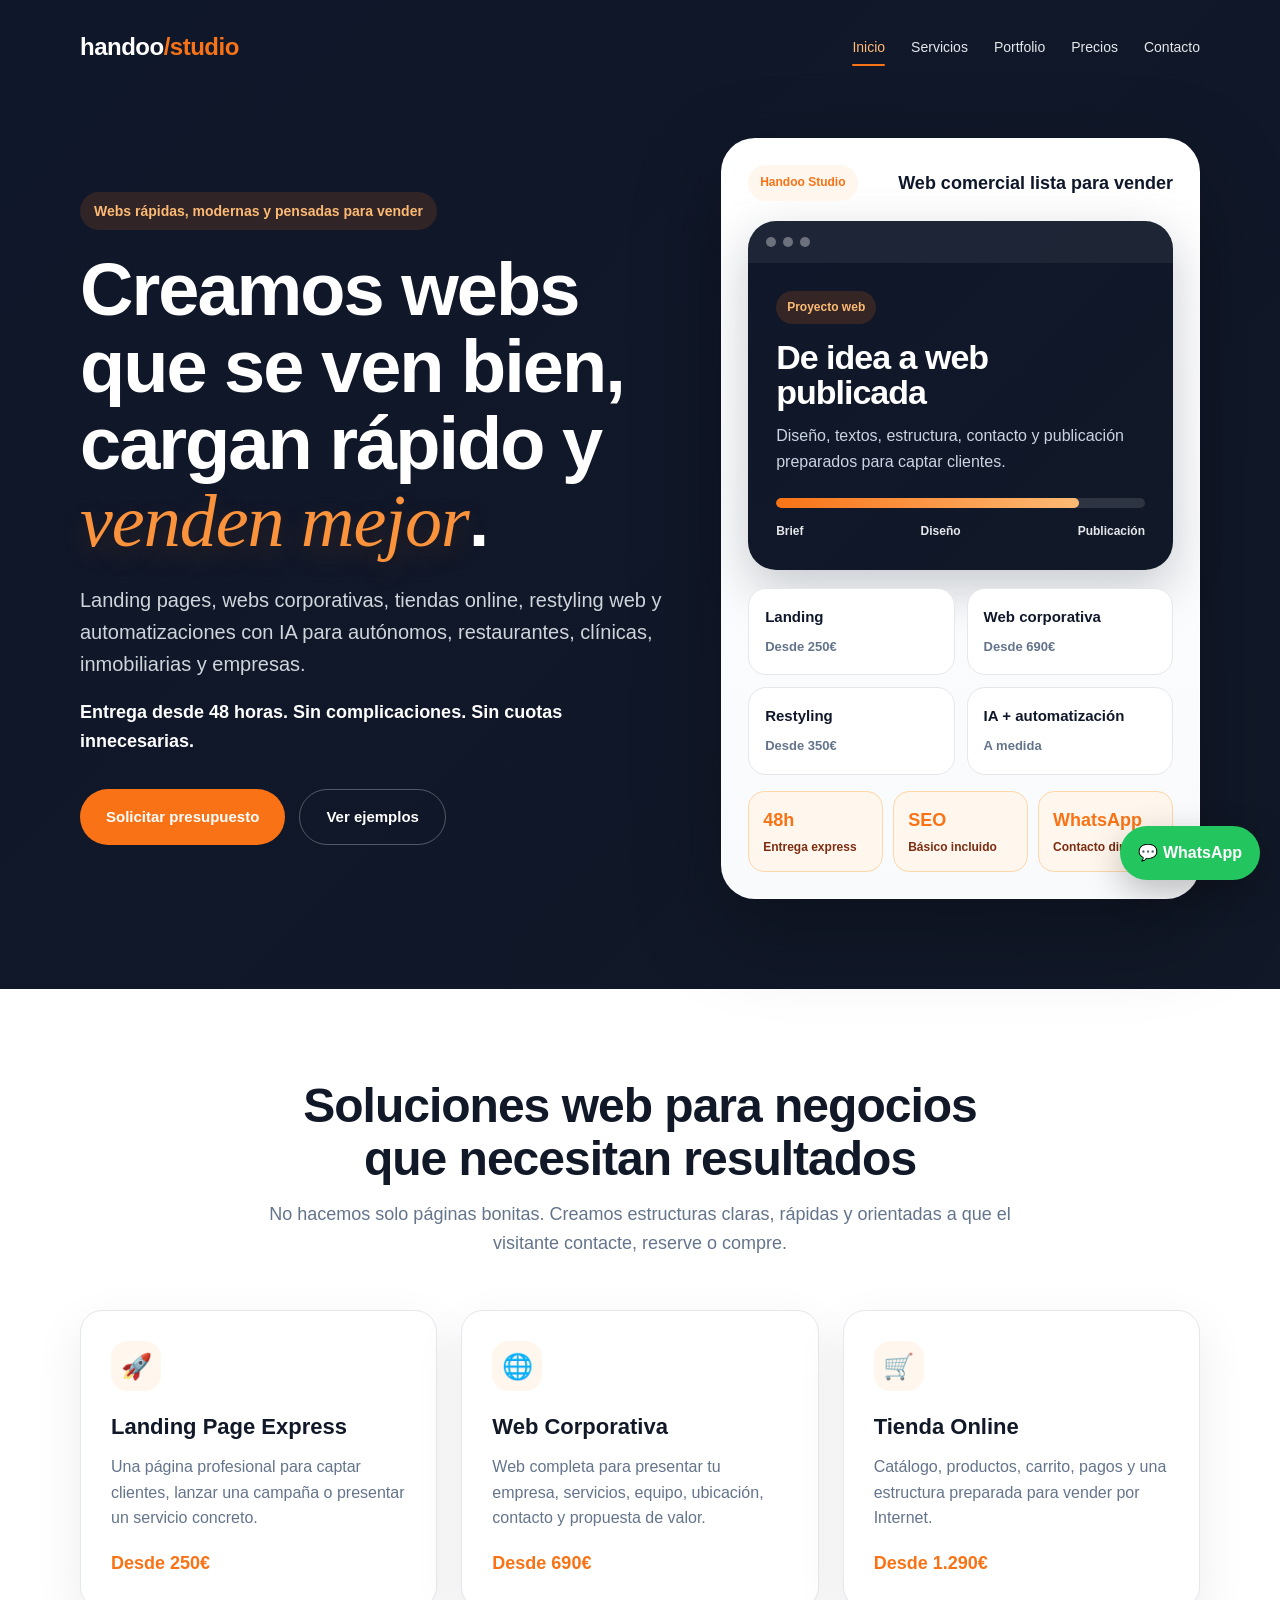
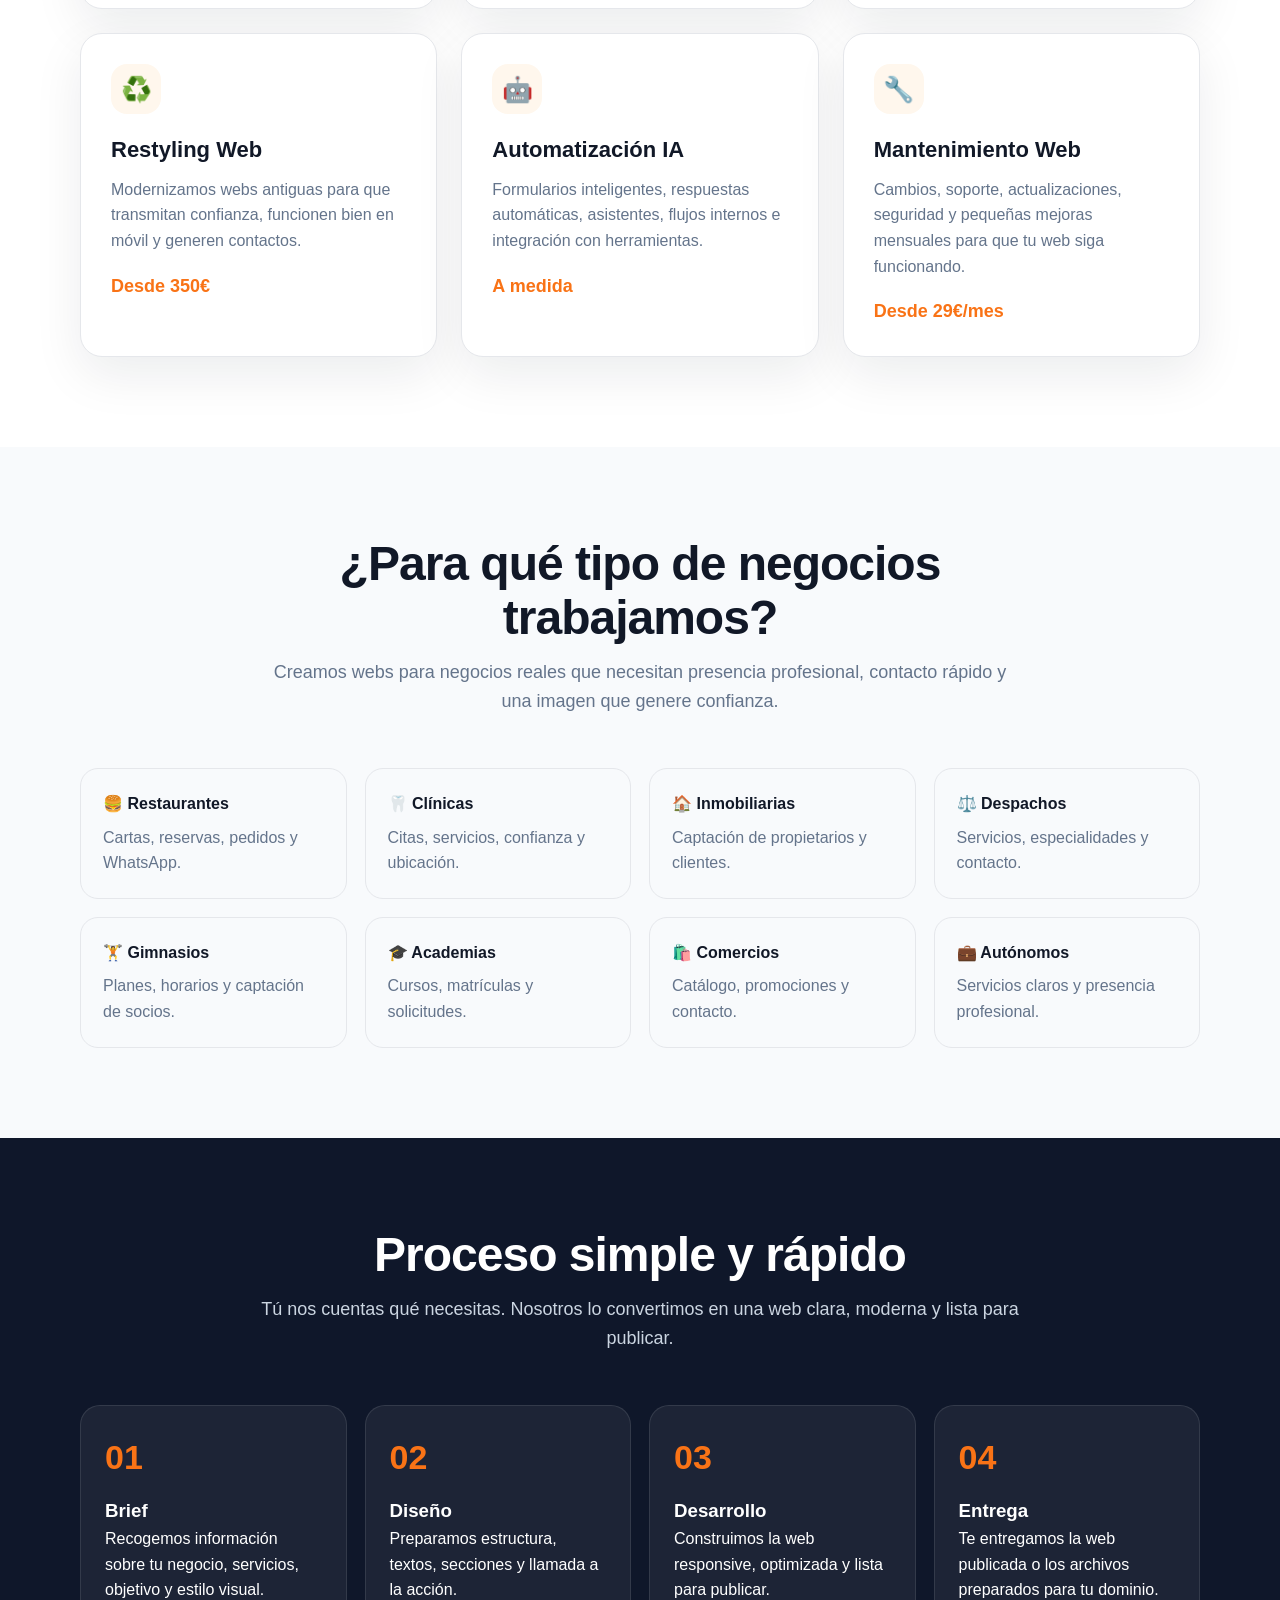
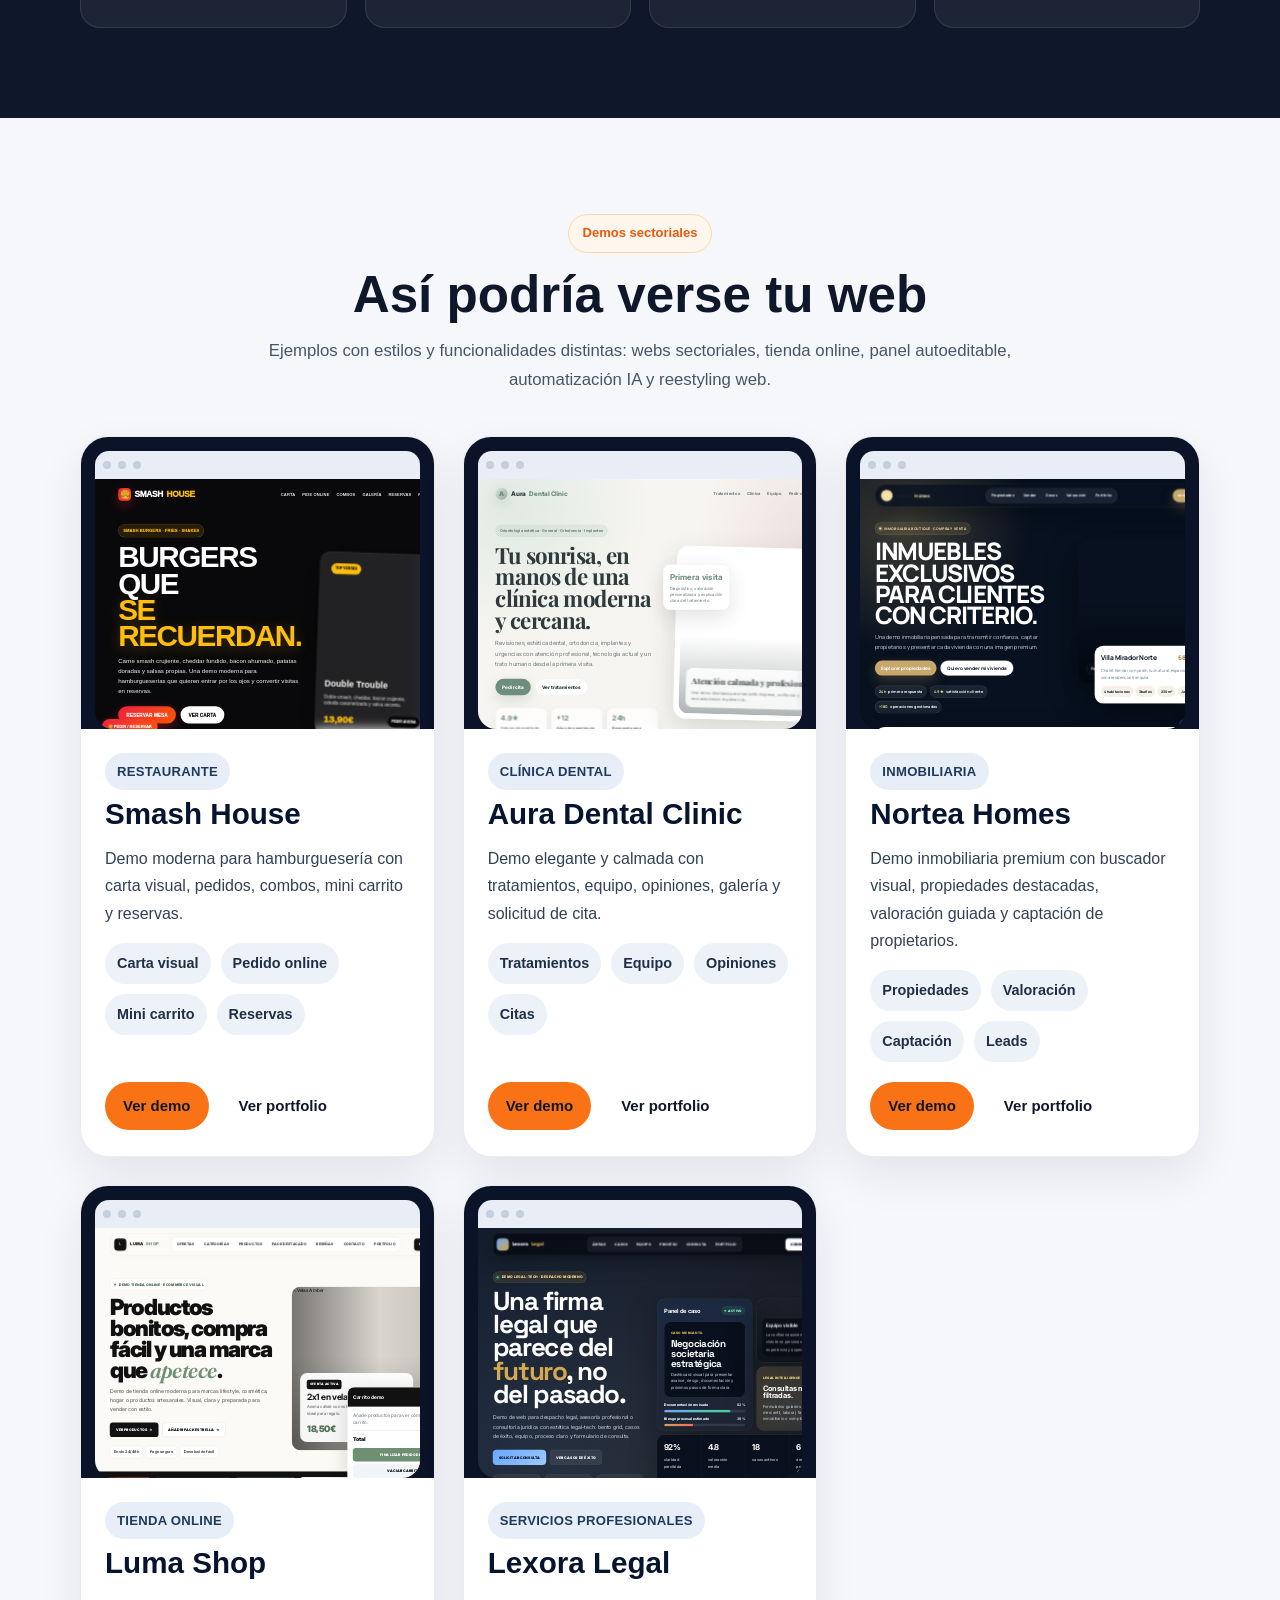
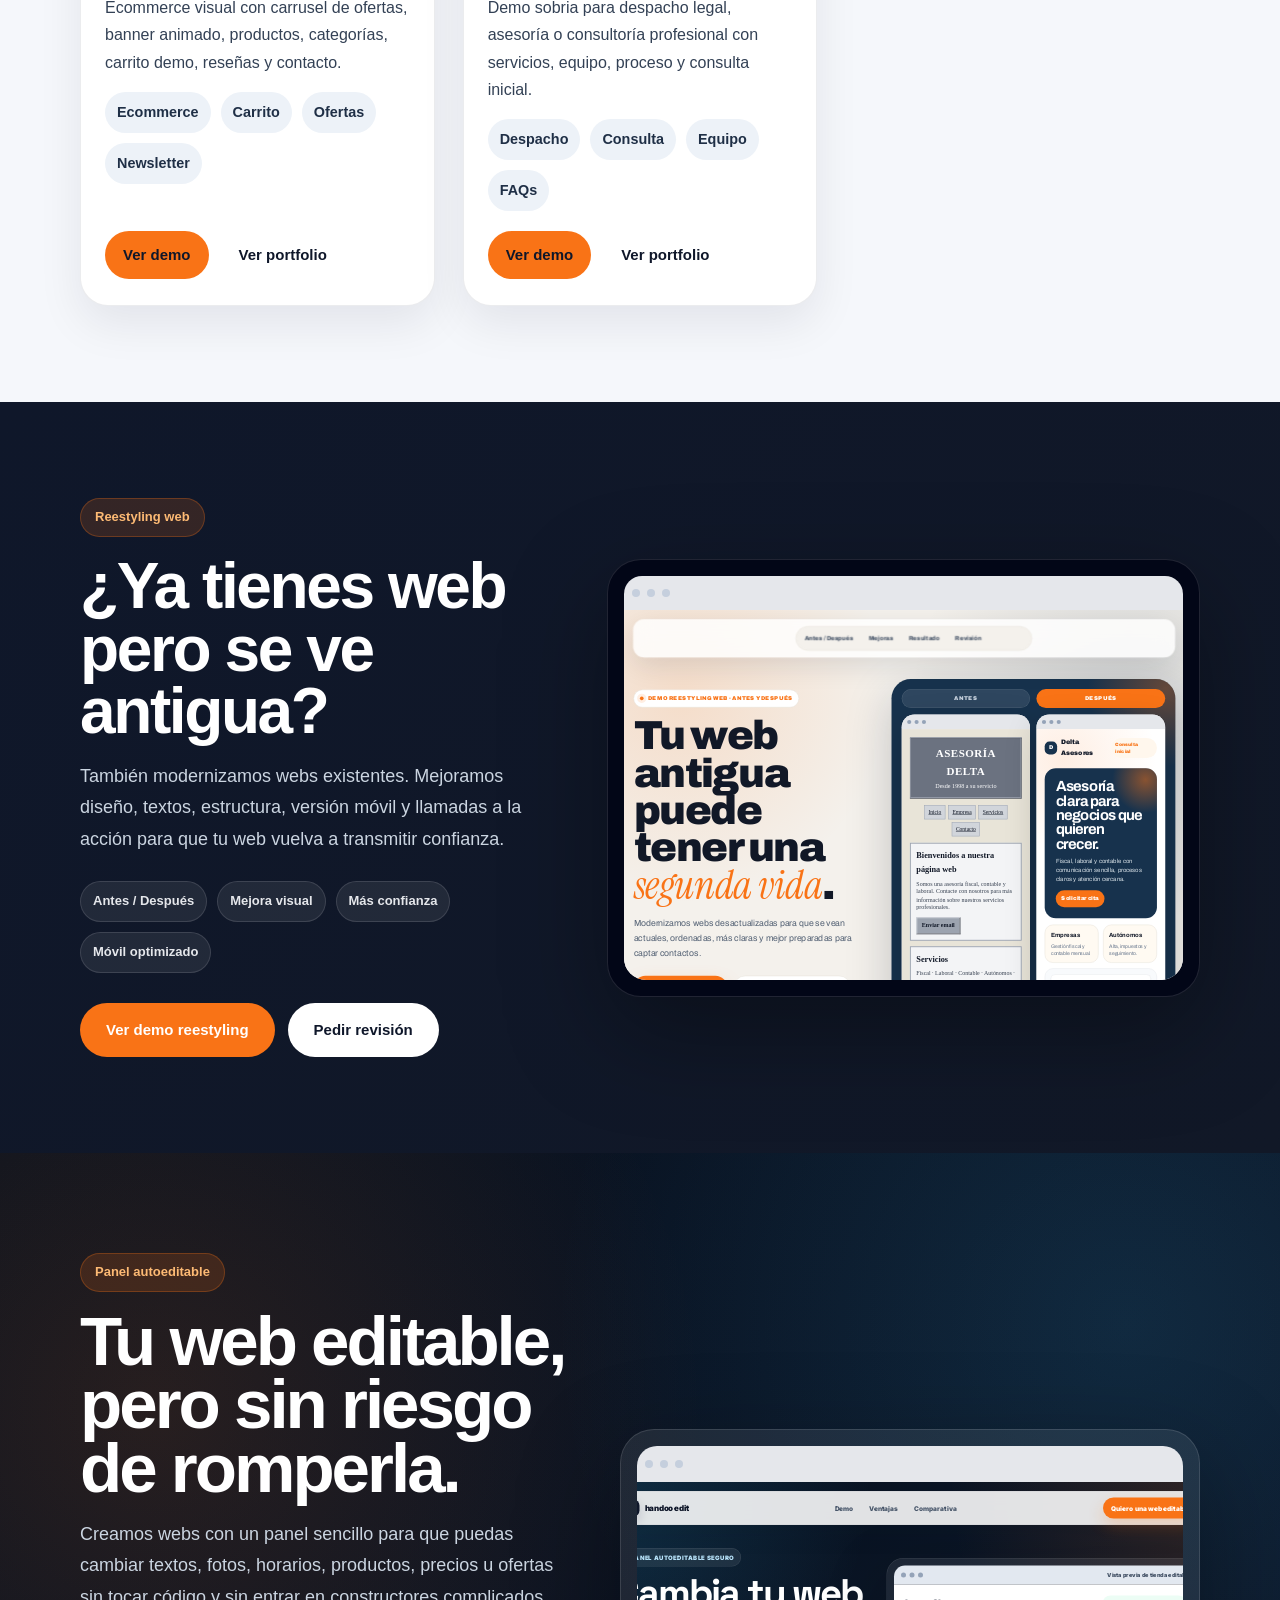
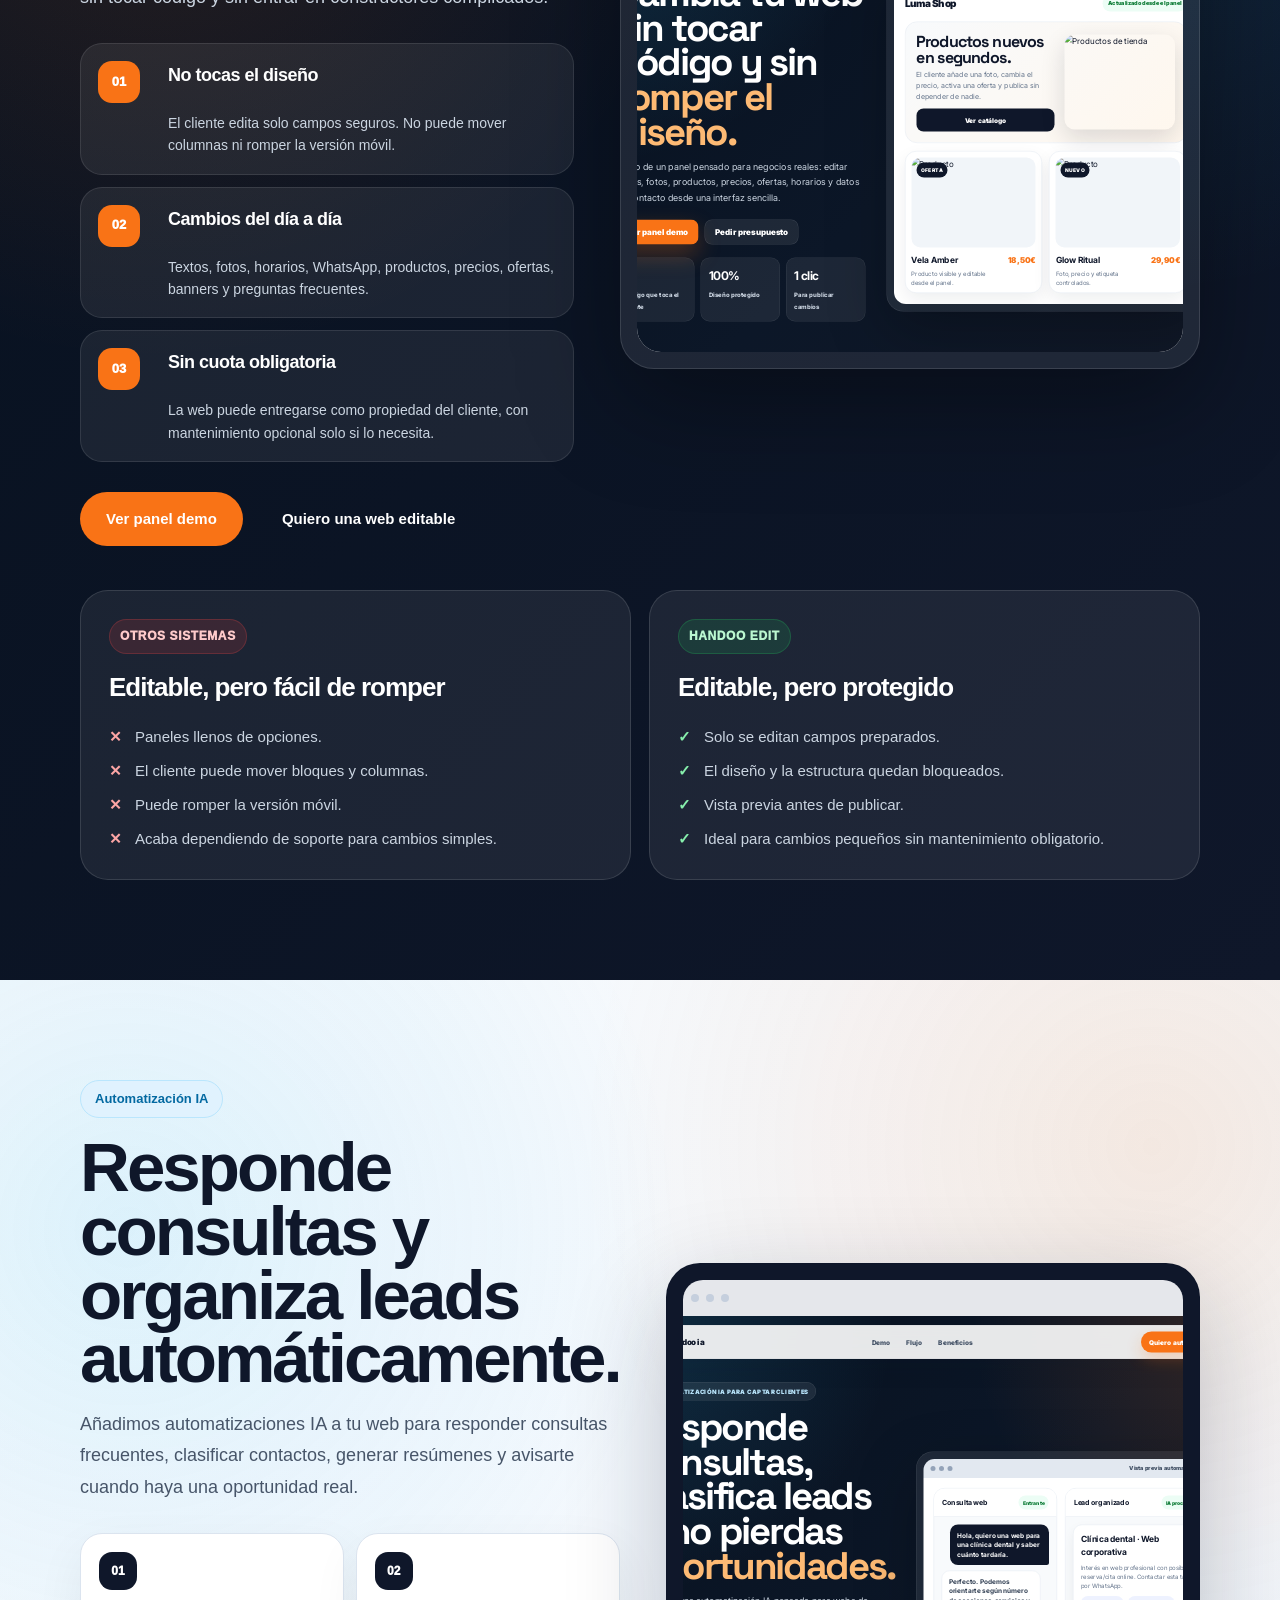
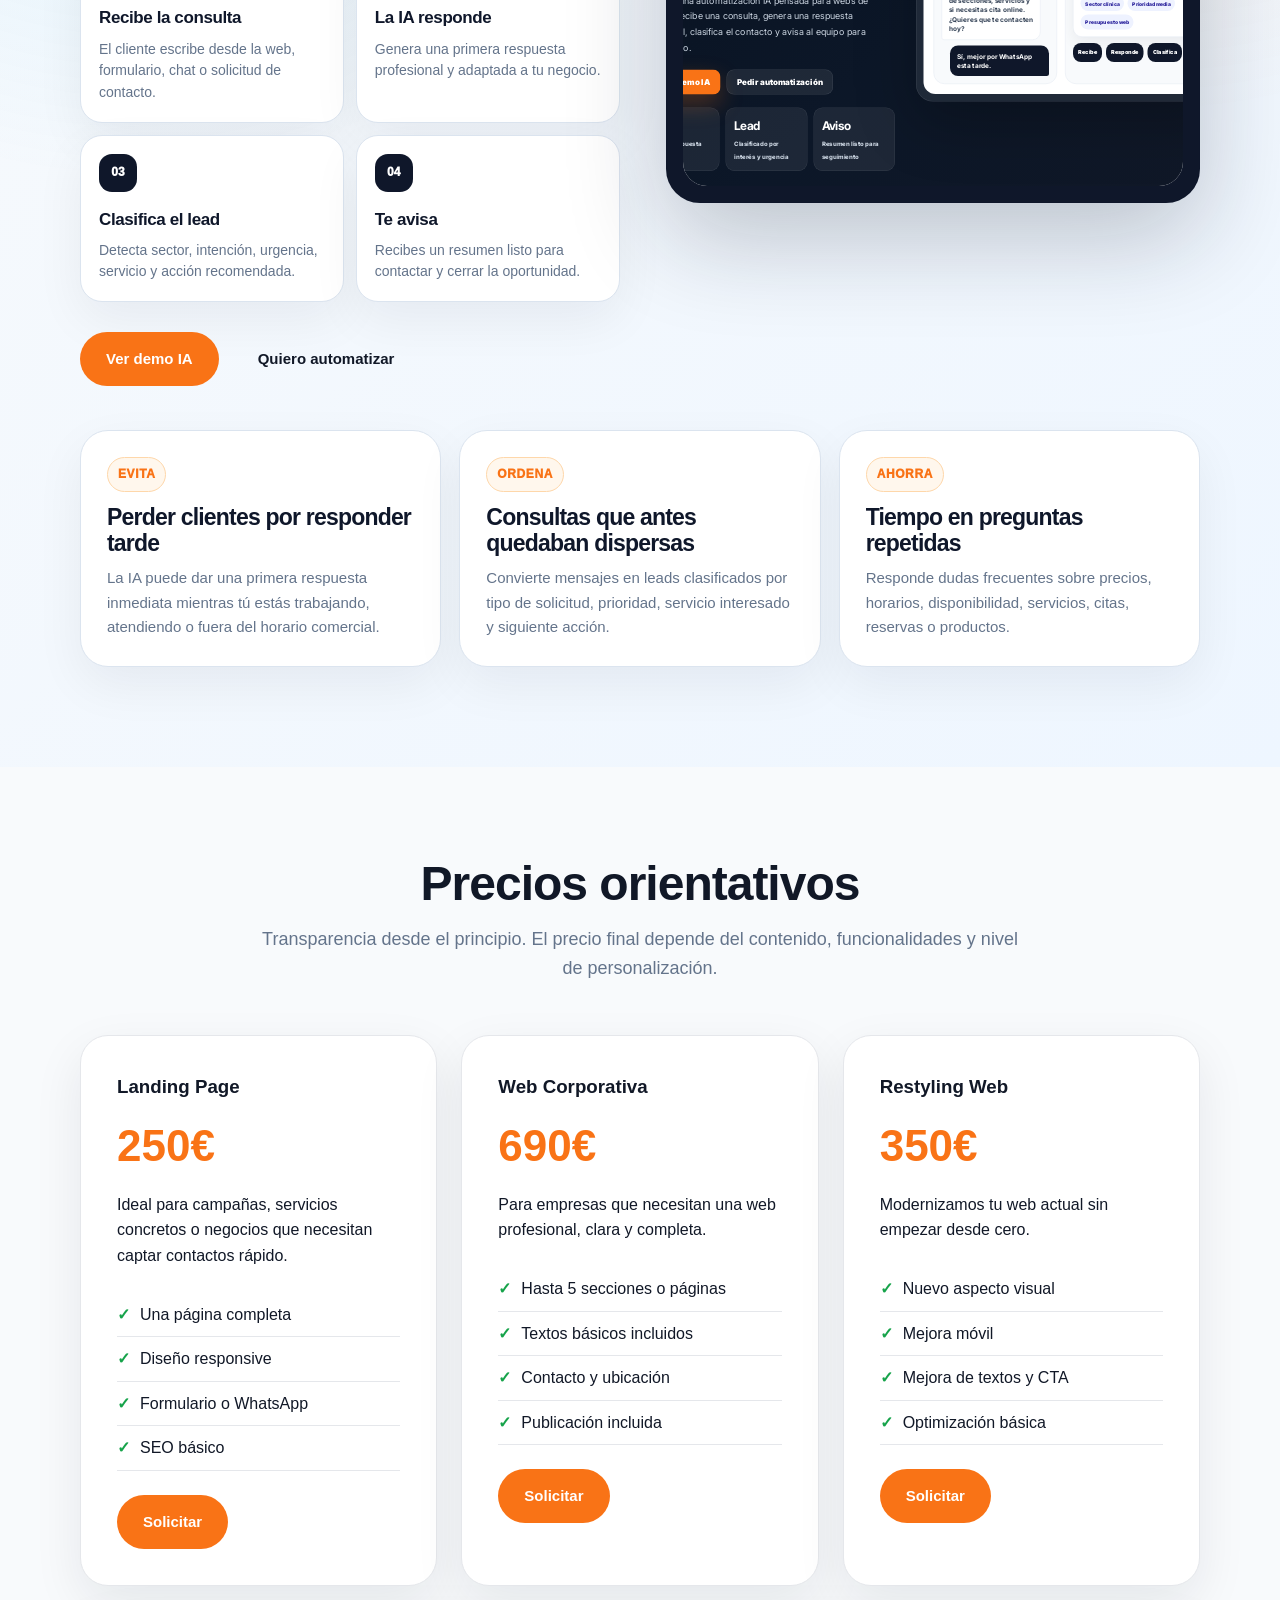
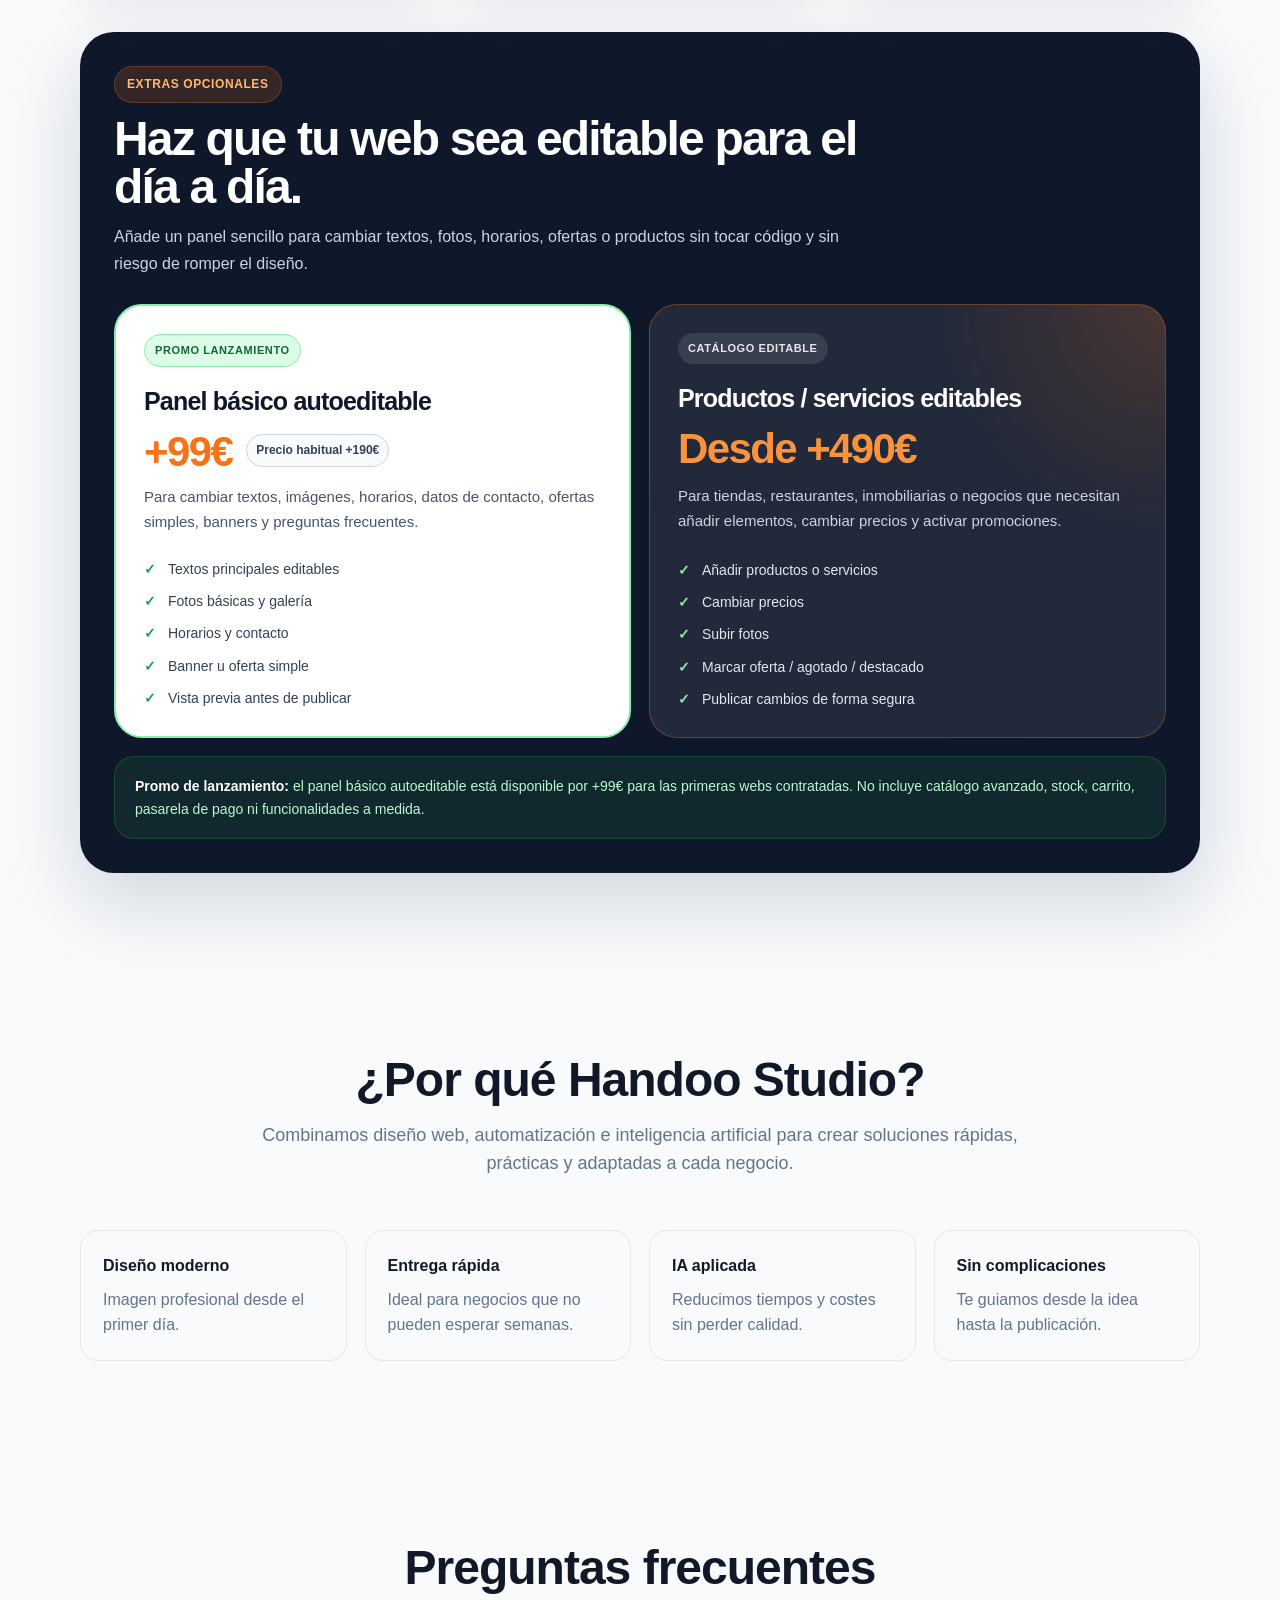
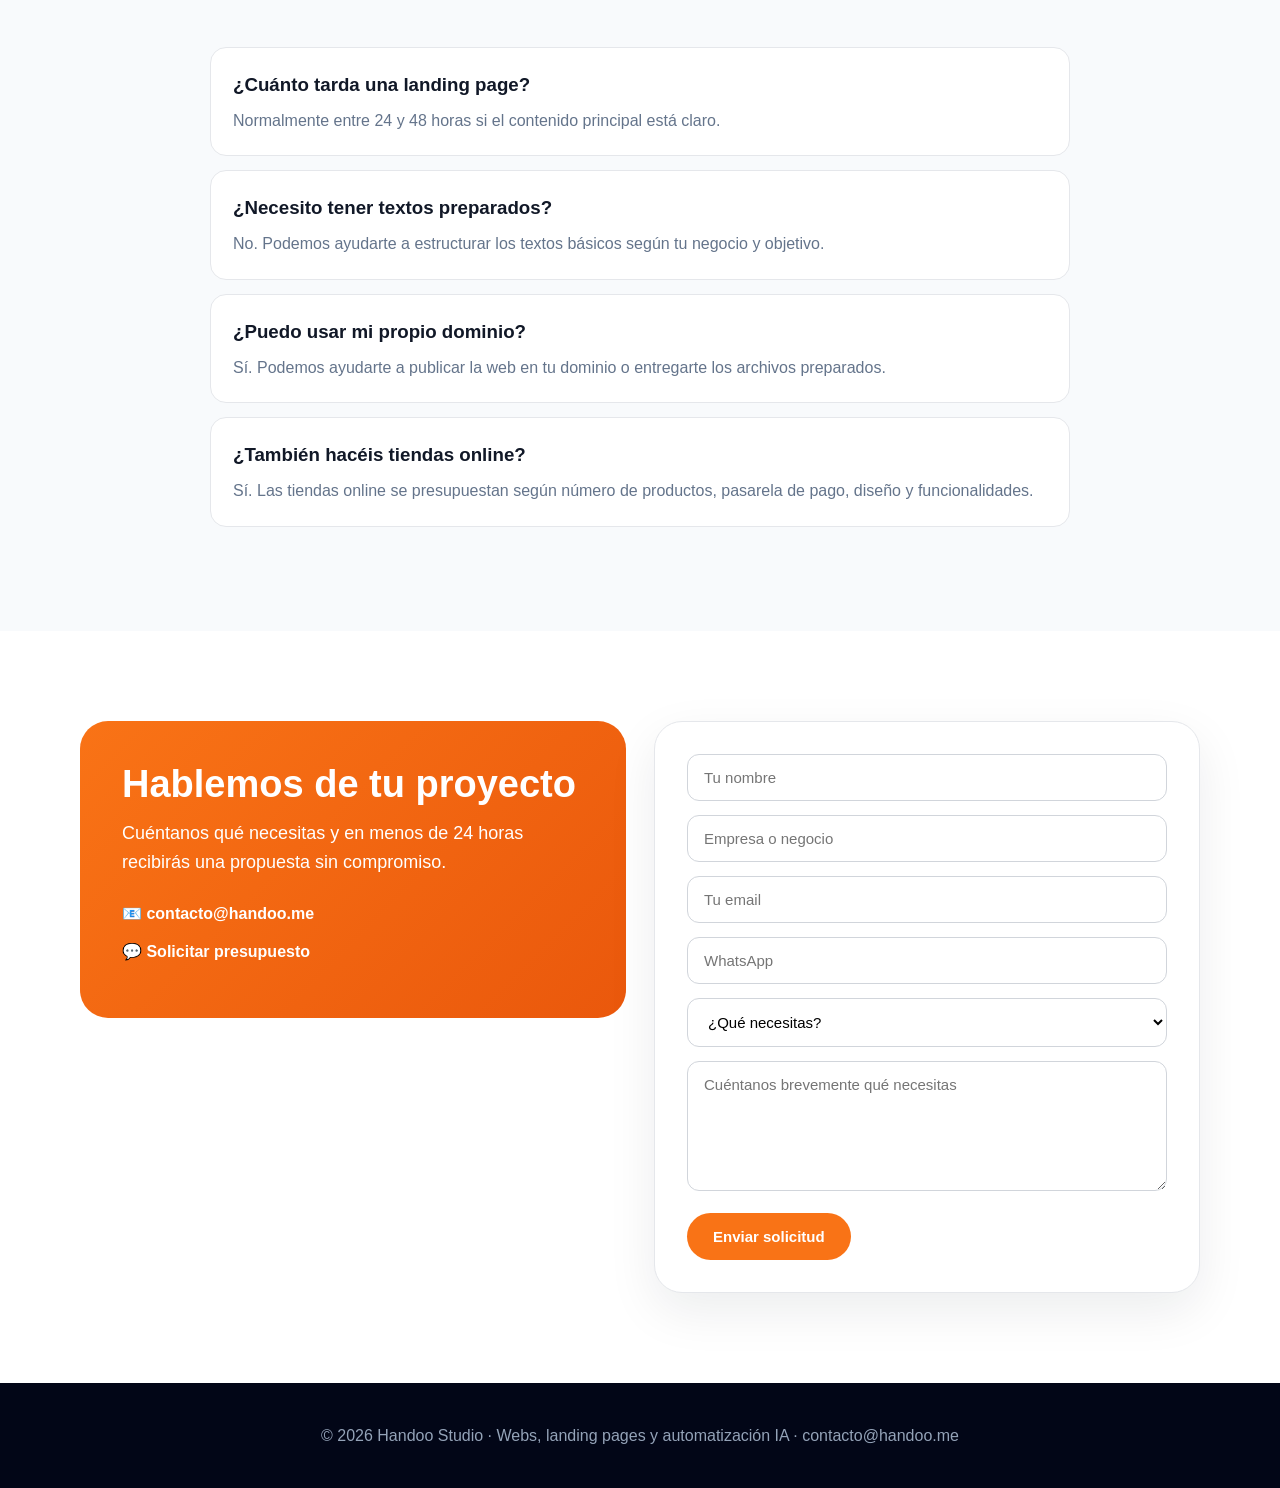
==== commit cca86814: "Update index.html" ====
--- a/index.html
+++ b/index.html
@@ -272,7 +272,9 @@
         <span class="section-kicker">Demos sectoriales</span>
         <h2>Así podría verse tu web</h2>
         <p>
-          Tres ejemplos con estilos distintos para que veas cómo una web puede adaptarse al sector, al público y al objetivo comercial.
+          <p>
+  Ejemplos con estilos y funcionalidades distintas: webs sectoriales, tienda online, panel autoeditable, automatización IA y reestyling web.
+</p>
         </p>
       </div>
 
--- a/assets/css/style.css
+++ b/assets/css/style.css
@@ -2215,3 +2215,224 @@
   color:#166534 !important;
   border:1px solid #86efac !important;
 }
+/* ===== HOME AI SHOWCASE ===== */
+
+.home-ai-showcase{
+  padding:100px 0;
+  background:
+    radial-gradient(circle at 10% 18%,rgba(56,189,248,.14),transparent 34%),
+    radial-gradient(circle at 90% 12%,rgba(249,115,22,.12),transparent 34%),
+    linear-gradient(135deg,#f8fafc,#eef6ff);
+  overflow:hidden;
+}
+
+.home-ai-grid{
+  display:grid;
+  grid-template-columns:.92fr 1.08fr;
+  gap:46px;
+  align-items:center;
+}
+
+.home-ai-content .section-kicker{
+  display:inline-flex;
+  width:fit-content;
+  margin-bottom:18px;
+  padding:8px 14px;
+  border-radius:999px;
+  background:#e0f2fe;
+  color:#0369a1 !important;
+  border:1px solid #bae6fd;
+  font-size:13px;
+  font-weight:900;
+}
+
+.home-ai-content h2{
+  max-width:760px;
+  margin:0 0 18px;
+  color:#0f172a;
+  font-size:clamp(42px,5.4vw,74px);
+  line-height:.92;
+  letter-spacing:-3px;
+}
+
+.home-ai-content > p{
+  max-width:680px;
+  margin:0 0 30px;
+  color:#475569;
+  font-size:18px;
+  line-height:1.75;
+}
+
+.home-ai-flow{
+  display:grid;
+  grid-template-columns:1fr 1fr;
+  gap:12px;
+  margin-bottom:30px;
+}
+
+.home-ai-flow article{
+  padding:18px;
+  border-radius:22px;
+  background:white;
+  border:1px solid #dbe4ef;
+  box-shadow:0 18px 50px rgba(15,23,42,.06);
+}
+
+.home-ai-flow strong{
+  width:38px;
+  height:38px;
+  display:grid;
+  place-items:center;
+  margin-bottom:14px;
+  border-radius:13px;
+  background:#0f172a;
+  color:white;
+  font-size:12px;
+  font-weight:950;
+}
+
+.home-ai-flow h3{
+  margin:0 0 7px;
+  color:#0f172a;
+  font-size:17px;
+  letter-spacing:-.4px;
+}
+
+.home-ai-flow p{
+  margin:0;
+  color:#64748b;
+  font-size:14px;
+  line-height:1.55;
+}
+
+.home-ai-actions{
+  display:flex;
+  flex-wrap:wrap;
+  gap:13px;
+}
+
+.home-ai-preview{
+  display:block;
+  padding:16px;
+  border-radius:34px;
+  background:#0f172a;
+  border:1px solid rgba(15,23,42,.12);
+  box-shadow:0 34px 100px rgba(15,23,42,.24);
+  overflow:hidden;
+}
+
+.home-ai-preview .mini-browser{
+  height:36px;
+  border-radius:20px 20px 0 0;
+  background:#e5e7eb;
+}
+
+.home-ai-iframe{
+  position:relative;
+  height:470px;
+  overflow:hidden;
+  border-radius:0 0 24px 24px;
+  background:white;
+}
+
+.home-ai-iframe iframe{
+  position:absolute;
+  left:50%;
+  top:0;
+  width:1280px;
+  height:1050px;
+  border:0;
+  transform:translateX(-50%) scale(.50);
+  transform-origin:top center;
+  pointer-events:none;
+}
+
+.home-ai-benefits{
+  display:grid;
+  grid-template-columns:repeat(3,1fr);
+  gap:18px;
+  margin-top:44px;
+}
+
+.home-ai-benefits article{
+  padding:26px;
+  border-radius:28px;
+  background:white;
+  border:1px solid #dbe4ef;
+  box-shadow:0 18px 50px rgba(15,23,42,.06);
+}
+
+.home-ai-benefits span{
+  display:inline-flex;
+  width:fit-content;
+  margin-bottom:13px;
+  padding:7px 10px;
+  border-radius:999px;
+  background:#fff7ed;
+  color:#f97316;
+  border:1px solid #fed7aa;
+  font-size:12px;
+  font-weight:950;
+  text-transform:uppercase;
+  letter-spacing:.6px;
+}
+
+.home-ai-benefits h3{
+  margin:0 0 10px;
+  color:#0f172a;
+  font-size:23px;
+  line-height:1.1;
+  letter-spacing:-.8px;
+}
+
+.home-ai-benefits p{
+  margin:0;
+  color:#64748b;
+  font-size:15px;
+  line-height:1.65;
+}
+
+@media(max-width:1050px){
+  .home-ai-grid,
+  .home-ai-benefits{
+    grid-template-columns:1fr;
+  }
+
+  .home-ai-iframe{
+    height:380px;
+  }
+
+  .home-ai-iframe iframe{
+    transform:translateX(-50%) scale(.40);
+  }
+}
+
+@media(max-width:700px){
+  .home-ai-showcase{
+    padding:76px 0;
+  }
+
+  .home-ai-content h2{
+    letter-spacing:-2px;
+  }
+
+  .home-ai-flow{
+    grid-template-columns:1fr;
+  }
+
+  .home-ai-actions .btn{
+    width:100%;
+  }
+
+  .home-ai-iframe{
+    height:290px;
+  }
+
+  .home-ai-iframe iframe{
+    transform:translateX(-50%) scale(.31);
+  }
+
+  .home-ai-benefits article{
+    padding:22px;
+  }
+}
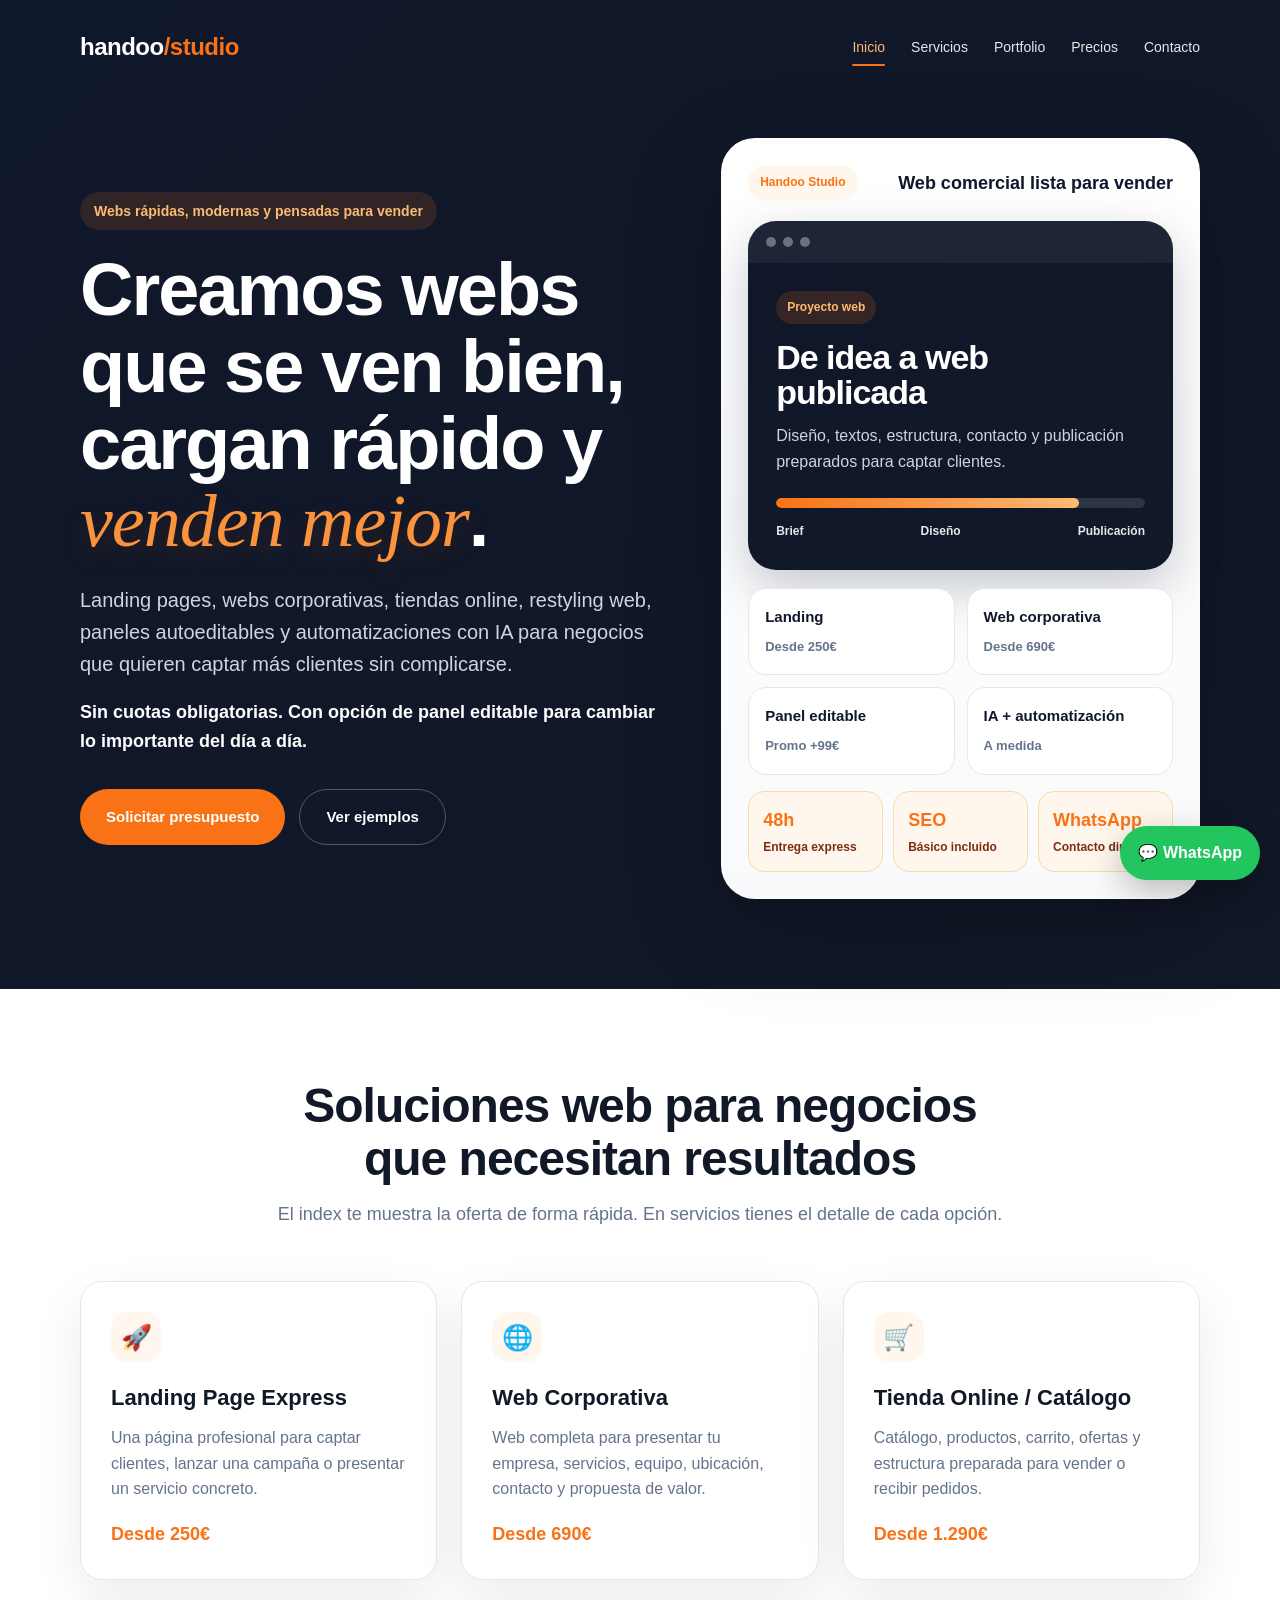
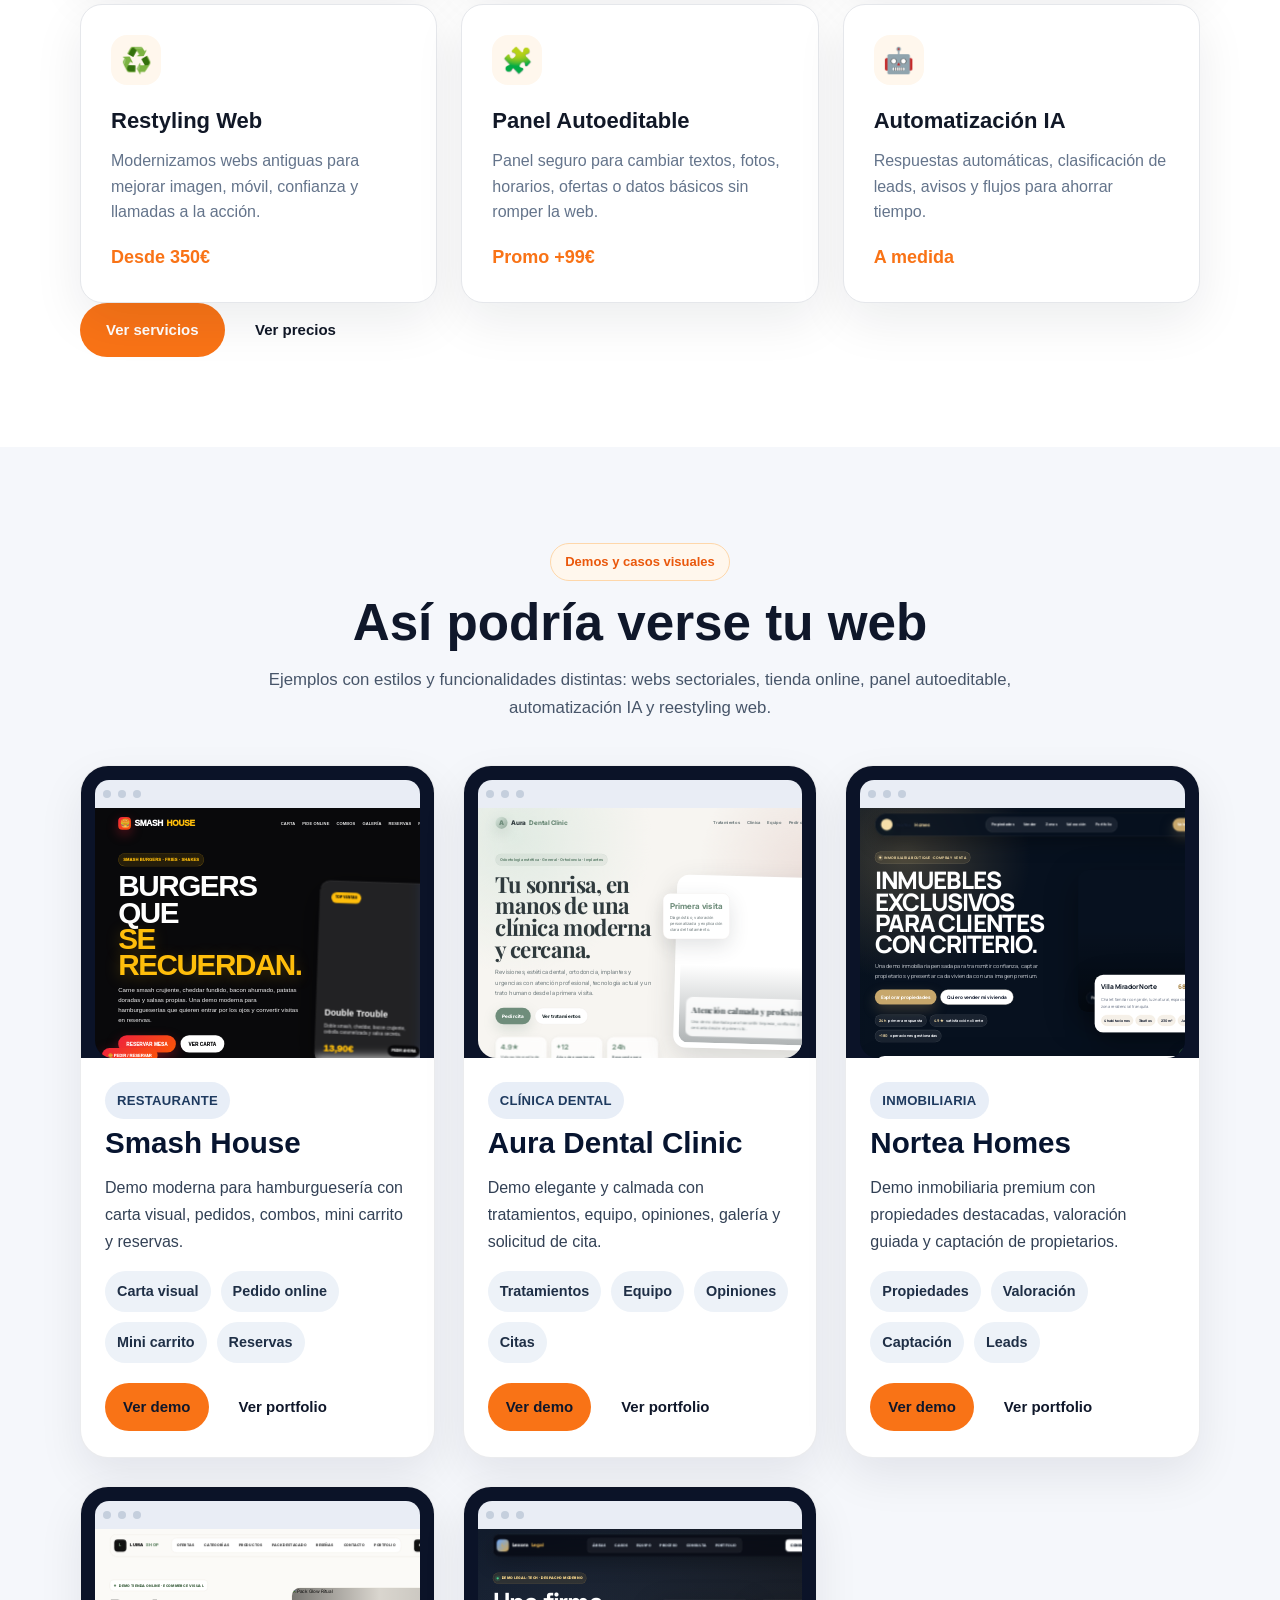
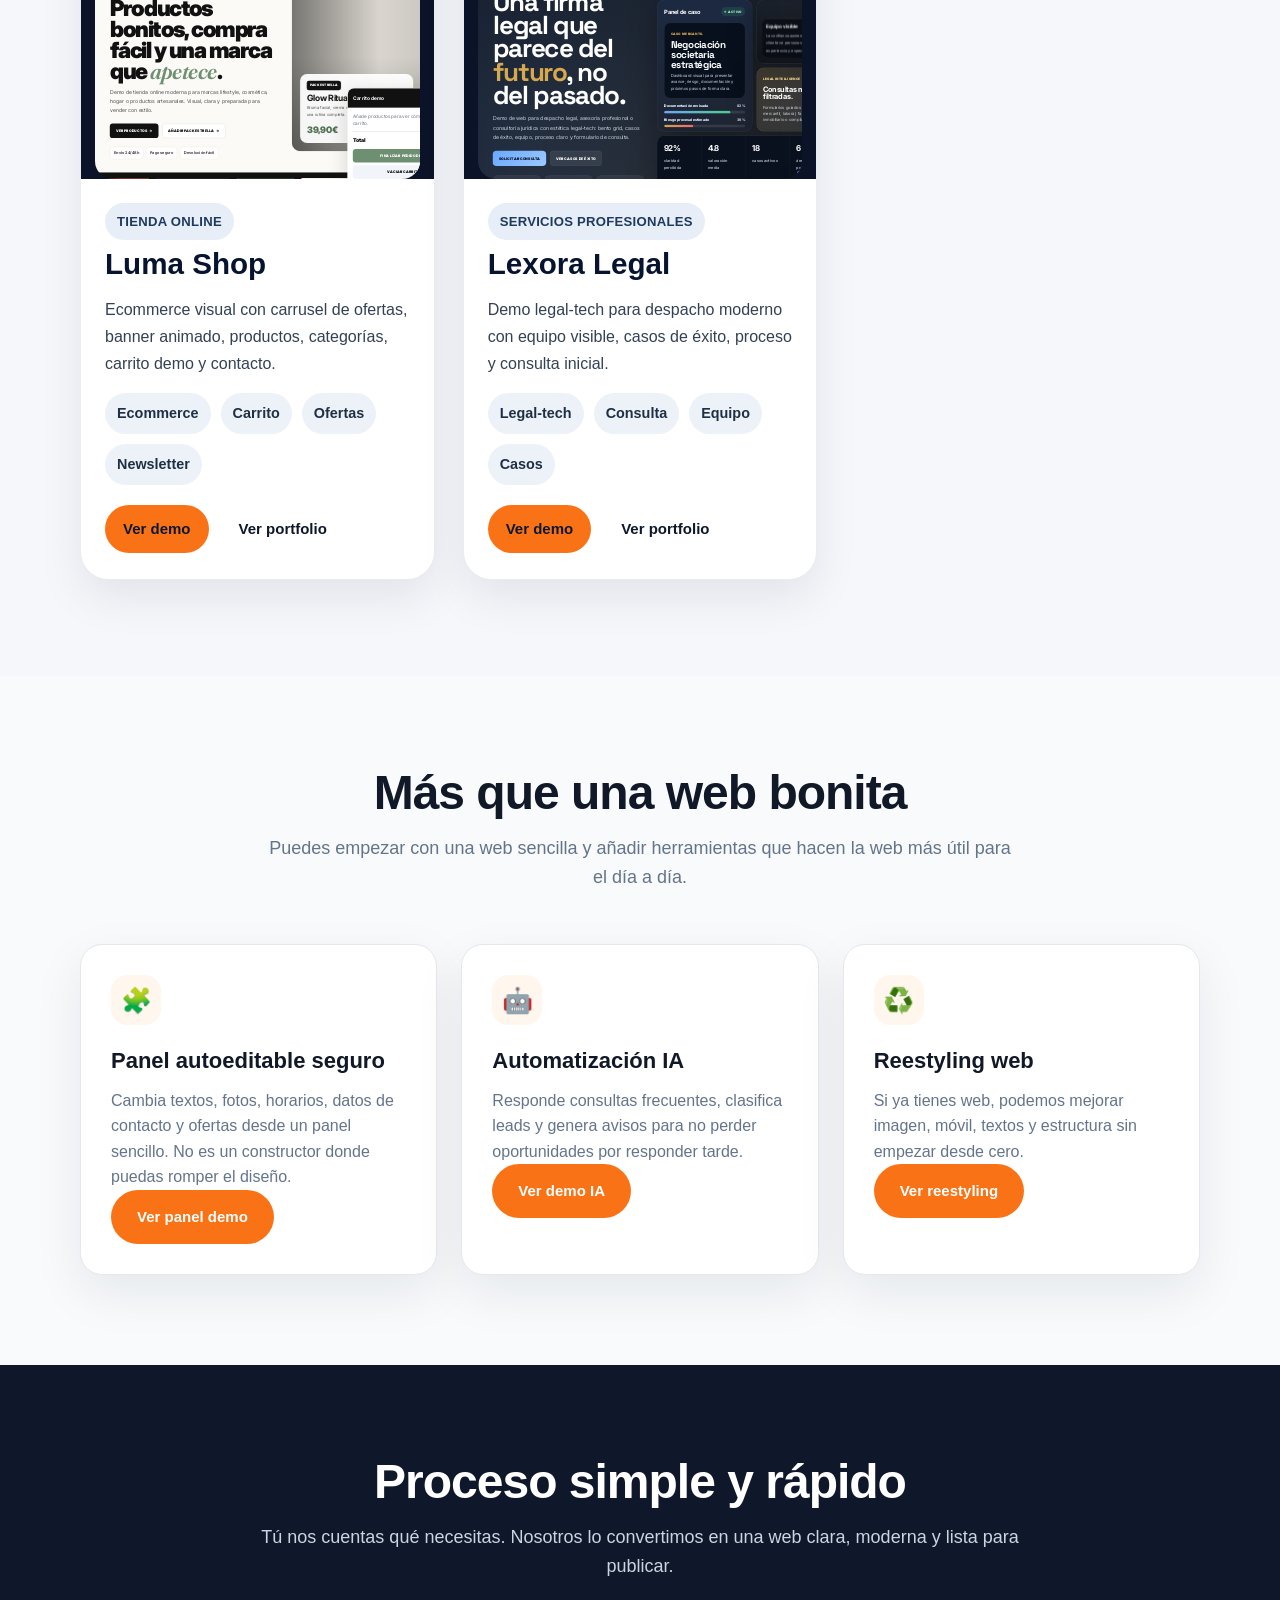
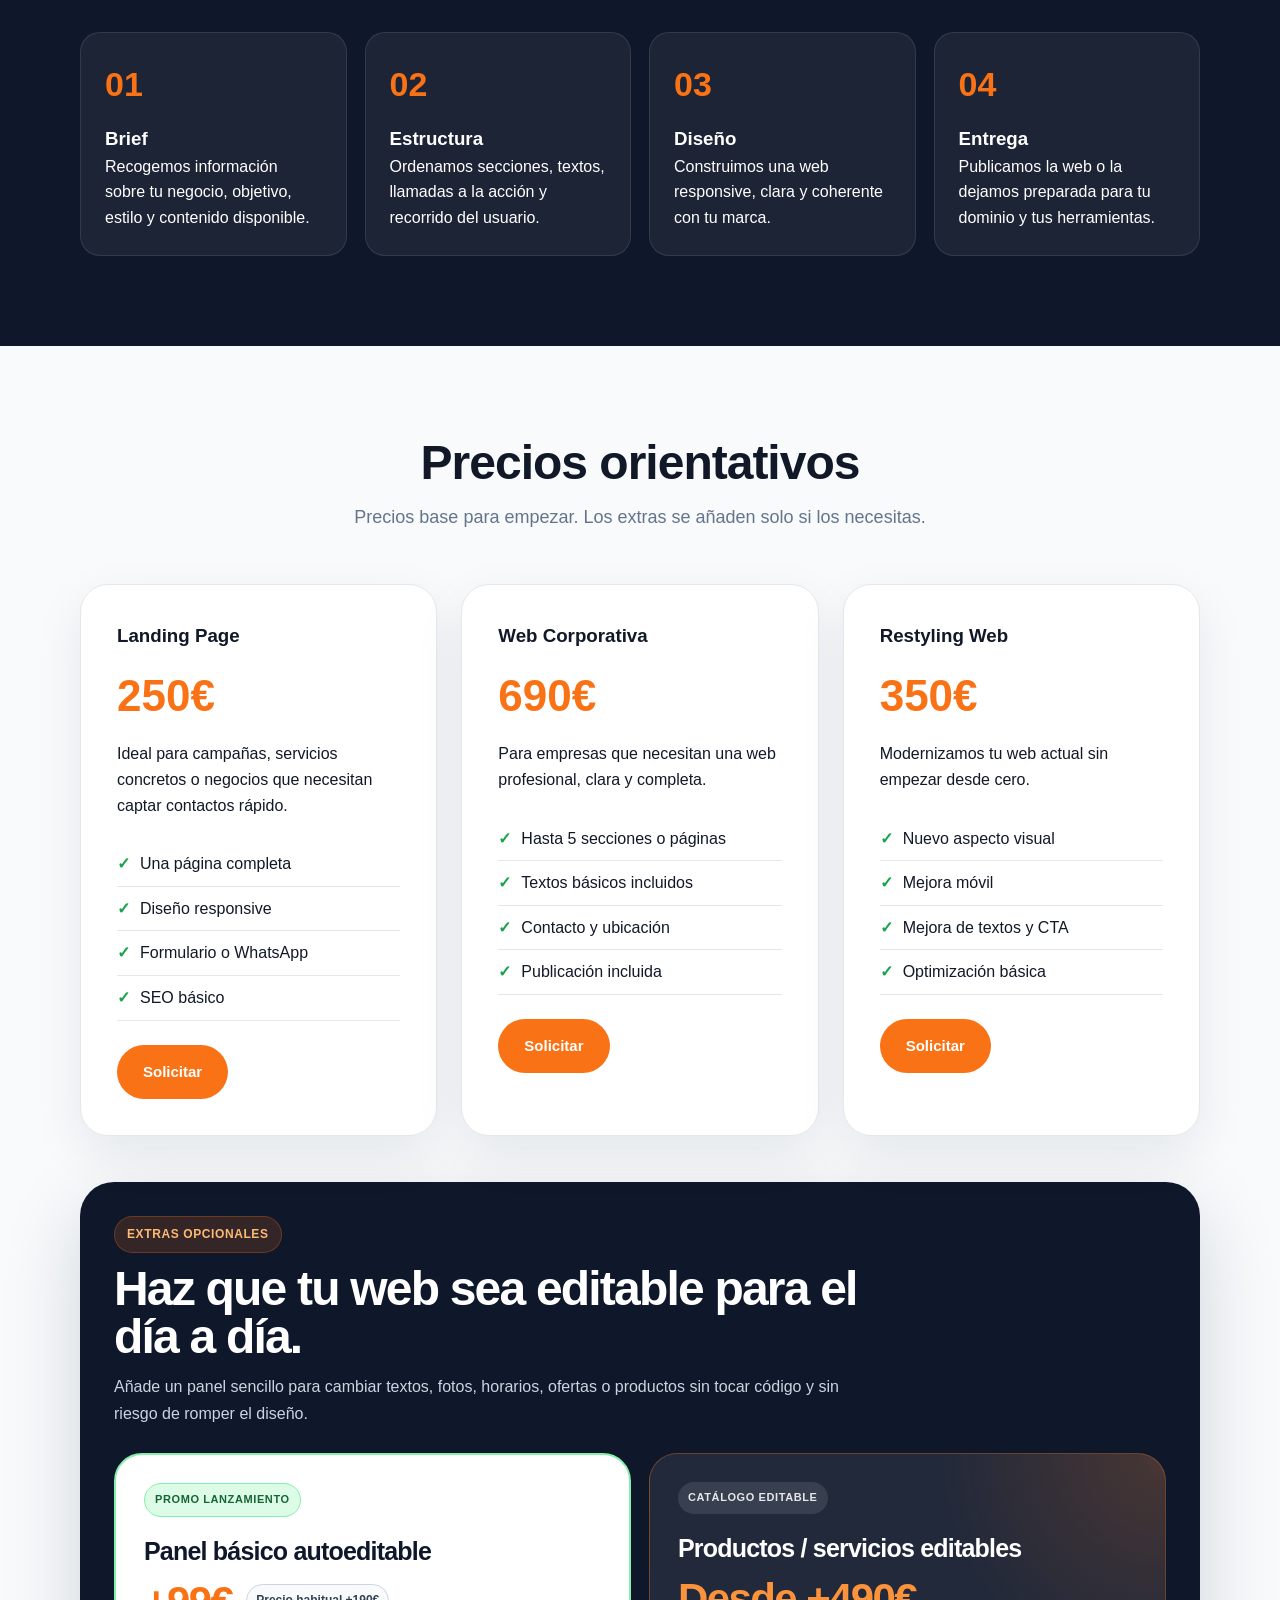
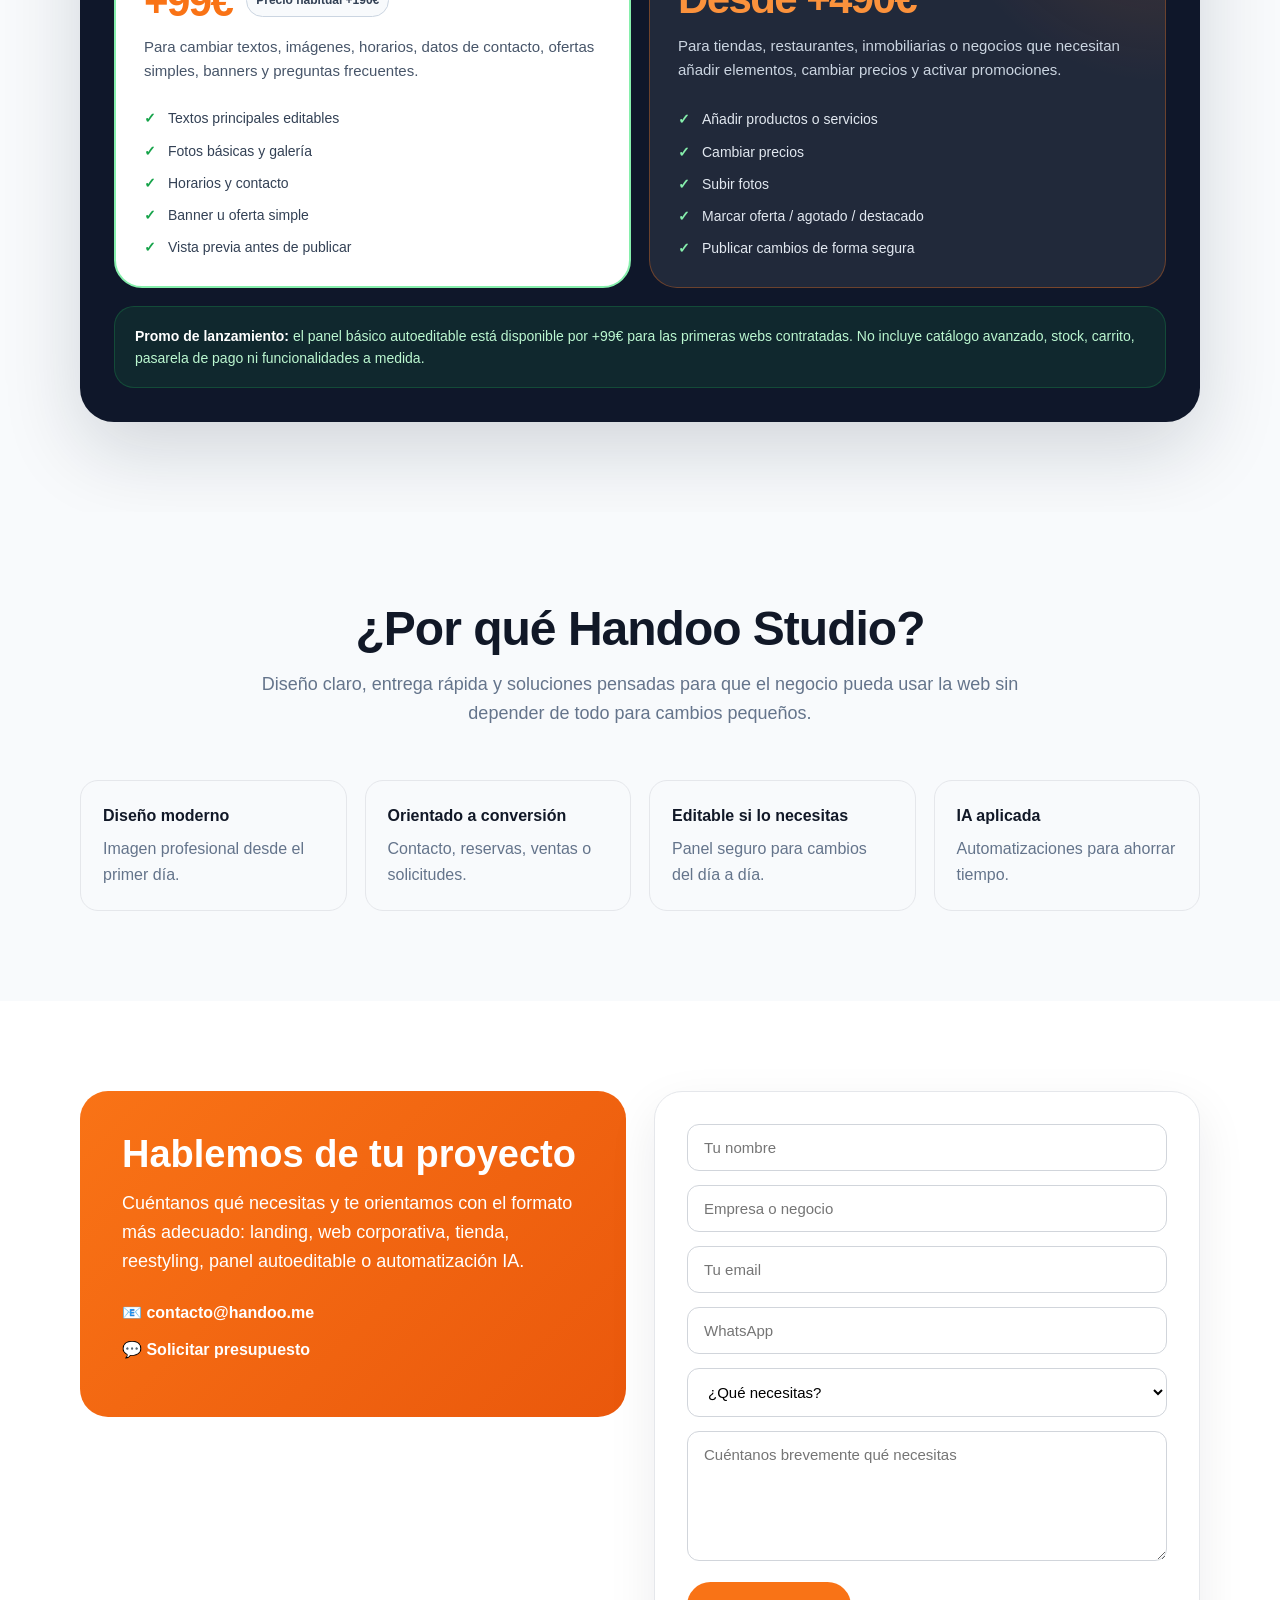
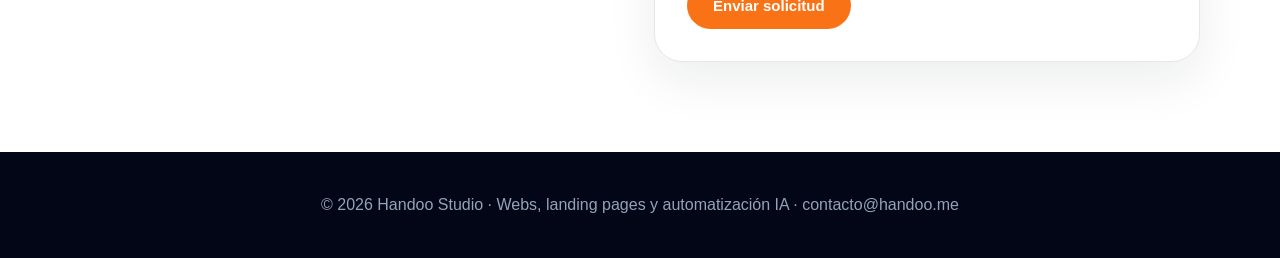
==== commit 5f3b03a3: "Update index.html" ====
--- a/index.html
+++ b/index.html
@@ -5,7 +5,7 @@
   <meta name="viewport" content="width=device-width, initial-scale=1.0" />
 
   <title>Handoo Studio | Webs, landing pages y automatización IA</title>
-  <meta name="description" content="Handoo Studio crea landing pages, webs corporativas, tiendas online, restyling web y automatizaciones con IA para negocios que quieren captar más clientes." />
+  <meta name="description" content="Handoo Studio crea landing pages, webs corporativas, tiendas online, restyling web, paneles autoeditables y automatizaciones con IA para negocios que quieren captar más clientes." />
 
   <link rel="stylesheet" href="assets/css/style.css">
 </head>
@@ -33,15 +33,16 @@
         <div class="badge">Webs rápidas, modernas y pensadas para vender</div>
 
         <h1 class="studio-hero-title">
-  Creamos webs que se ven bien, cargan rápido y <em>venden mejor</em>.
-</h1>
+          Creamos webs que se ven bien, cargan rápido y <em>venden mejor</em>.
+        </h1>
 
         <p class="hero-text">
-          Landing pages, webs corporativas, tiendas online, restyling web y automatizaciones con IA para autónomos, restaurantes, clínicas, inmobiliarias y empresas.
+          Landing pages, webs corporativas, tiendas online, restyling web, paneles autoeditables
+          y automatizaciones con IA para negocios que quieren captar más clientes sin complicarse.
         </p>
 
         <p class="hero-subline">
-          Entrega desde 48 horas. Sin complicaciones. Sin cuotas innecesarias.
+          Sin cuotas obligatorias. Con opción de panel editable para cambiar lo importante del día a día.
         </p>
 
         <div class="hero-actions">
@@ -95,8 +96,8 @@
           </div>
 
           <div>
-            <strong>Restyling</strong>
-            <span>Desde 350€</span>
+            <strong>Panel editable</strong>
+            <span>Promo +99€</span>
           </div>
 
           <div>
@@ -136,7 +137,7 @@
       <div class="section-title">
         <h2>Soluciones web para negocios que necesitan resultados</h2>
         <p>
-          No hacemos solo páginas bonitas. Creamos estructuras claras, rápidas y orientadas a que el visitante contacte, reserve o compre.
+          El index te muestra la oferta de forma rápida. En servicios tienes el detalle de cada opción.
         </p>
       </div>
 
@@ -145,121 +146,50 @@
         <div class="card service-card">
           <div class="card-icon">🚀</div>
           <h3>Landing Page Express</h3>
-          <p>
-            Una página profesional para captar clientes, lanzar una campaña o presentar un servicio concreto.
-          </p>
+          <p>Una página profesional para captar clientes, lanzar una campaña o presentar un servicio concreto.</p>
           <strong>Desde 250€</strong>
         </div>
 
         <div class="card service-card">
           <div class="card-icon">🌐</div>
           <h3>Web Corporativa</h3>
-          <p>
-            Web completa para presentar tu empresa, servicios, equipo, ubicación, contacto y propuesta de valor.
-          </p>
+          <p>Web completa para presentar tu empresa, servicios, equipo, ubicación, contacto y propuesta de valor.</p>
           <strong>Desde 690€</strong>
         </div>
 
         <div class="card service-card">
           <div class="card-icon">🛒</div>
-          <h3>Tienda Online</h3>
-          <p>
-            Catálogo, productos, carrito, pagos y una estructura preparada para vender por Internet.
-          </p>
+          <h3>Tienda Online / Catálogo</h3>
+          <p>Catálogo, productos, carrito, ofertas y estructura preparada para vender o recibir pedidos.</p>
           <strong>Desde 1.290€</strong>
         </div>
 
         <div class="card service-card">
           <div class="card-icon">♻️</div>
           <h3>Restyling Web</h3>
-          <p>
-            Modernizamos webs antiguas para que transmitan confianza, funcionen bien en móvil y generen contactos.
-          </p>
+          <p>Modernizamos webs antiguas para mejorar imagen, móvil, confianza y llamadas a la acción.</p>
           <strong>Desde 350€</strong>
+        </div>
+
+        <div class="card service-card">
+          <div class="card-icon">🧩</div>
+          <h3>Panel Autoeditable</h3>
+          <p>Panel seguro para cambiar textos, fotos, horarios, ofertas o datos básicos sin romper la web.</p>
+          <strong>Promo +99€</strong>
         </div>
 
         <div class="card service-card">
           <div class="card-icon">🤖</div>
           <h3>Automatización IA</h3>
-          <p>
-            Formularios inteligentes, respuestas automáticas, asistentes, flujos internos e integración con herramientas.
-          </p>
+          <p>Respuestas automáticas, clasificación de leads, avisos y flujos para ahorrar tiempo.</p>
           <strong>A medida</strong>
         </div>
 
-        <div class="card service-card">
-          <div class="card-icon">🔧</div>
-          <h3>Mantenimiento Web</h3>
-          <p>
-            Cambios, soporte, actualizaciones, seguridad y pequeñas mejoras mensuales para que tu web siga funcionando.
-          </p>
-          <strong>Desde 29€/mes</strong>
-        </div>
-
-      </div>
-    </div>
-  </section>
-
-  <section class="section">
-    <div class="container">
-
-      <div class="section-title">
-        <h2>¿Para qué tipo de negocios trabajamos?</h2>
-        <p>
-          Creamos webs para negocios reales que necesitan presencia profesional, contacto rápido y una imagen que genere confianza.
-        </p>
-      </div>
-
-      <div class="grid-4">
-        <div class="why-item">🍔 Restaurantes<span>Cartas, reservas, pedidos y WhatsApp.</span></div>
-        <div class="why-item">🦷 Clínicas<span>Citas, servicios, confianza y ubicación.</span></div>
-        <div class="why-item">🏠 Inmobiliarias<span>Captación de propietarios y clientes.</span></div>
-        <div class="why-item">⚖️ Despachos<span>Servicios, especialidades y contacto.</span></div>
-        <div class="why-item">🏋️ Gimnasios<span>Planes, horarios y captación de socios.</span></div>
-        <div class="why-item">🎓 Academias<span>Cursos, matrículas y solicitudes.</span></div>
-        <div class="why-item">🛍️ Comercios<span>Catálogo, promociones y contacto.</span></div>
-        <div class="why-item">💼 Autónomos<span>Servicios claros y presencia profesional.</span></div>
-      </div>
-
-    </div>
-  </section>
-
-  <section class="section section-dark">
-    <div class="container">
-
-      <div class="section-title">
-        <h2>Proceso simple y rápido</h2>
-        <p>
-          Tú nos cuentas qué necesitas. Nosotros lo convertimos en una web clara, moderna y lista para publicar.
-        </p>
-      </div>
-
-      <div class="grid-4">
-
-        <div class="step">
-          <div class="step-number">01</div>
-          <h3>Brief</h3>
-          <p>Recogemos información sobre tu negocio, servicios, objetivo y estilo visual.</p>
-        </div>
-
-        <div class="step">
-          <div class="step-number">02</div>
-          <h3>Diseño</h3>
-          <p>Preparamos estructura, textos, secciones y llamada a la acción.</p>
-        </div>
-
-        <div class="step">
-          <div class="step-number">03</div>
-          <h3>Desarrollo</h3>
-          <p>Construimos la web responsive, optimizada y lista para publicar.</p>
-        </div>
-
-        <div class="step">
-          <div class="step-number">04</div>
-          <h3>Entrega</h3>
-          <p>Te entregamos la web publicada o los archivos preparados para tu dominio.</p>
-        </div>
-
+      </div>
+
+      <div class="section-actions">
+        <a href="servicios.html" class="btn btn-primary">Ver servicios</a>
+        <a href="precios.html" class="btn btn-secondary">Ver precios</a>
       </div>
 
     </div>
@@ -269,12 +199,11 @@
     <div class="container">
 
       <div class="section-heading center">
-        <span class="section-kicker">Demos sectoriales</span>
+        <span class="section-kicker">Demos y casos visuales</span>
         <h2>Así podría verse tu web</h2>
         <p>
-          <p>
-  Ejemplos con estilos y funcionalidades distintas: webs sectoriales, tienda online, panel autoeditable, automatización IA y reestyling web.
-</p>
+          Ejemplos con estilos y funcionalidades distintas: webs sectoriales, tienda online,
+          panel autoeditable, automatización IA y reestyling web.
         </p>
       </div>
 
@@ -282,12 +211,7 @@
 
         <article class="demo-preview-card">
           <a href="demos/restaurante/index.html" class="demo-preview-frame" aria-label="Ver demo Smash House">
-            <div class="mini-browser">
-              <span></span>
-              <span></span>
-              <span></span>
-            </div>
-
+            <div class="mini-browser"><span></span><span></span><span></span></div>
             <div class="live-preview">
               <iframe src="demos/restaurante/index.html" loading="lazy" title="Vista previa demo restaurante"></iframe>
             </div>
@@ -299,15 +223,10 @@
               <h3>Smash House</h3>
             </div>
 
-            <p>
-              Demo moderna para hamburguesería con carta visual, pedidos, combos, mini carrito y reservas.
-            </p>
+            <p>Demo moderna para hamburguesería con carta visual, pedidos, combos, mini carrito y reservas.</p>
 
             <div class="demo-tags">
-              <span>Carta visual</span>
-              <span>Pedido online</span>
-              <span>Mini carrito</span>
-              <span>Reservas</span>
+              <span>Carta visual</span><span>Pedido online</span><span>Mini carrito</span><span>Reservas</span>
             </div>
 
             <div class="demo-actions">
@@ -319,12 +238,7 @@
 
         <article class="demo-preview-card">
           <a href="demos/clinica/index.html" class="demo-preview-frame" aria-label="Ver demo Aura Dental Clinic">
-            <div class="mini-browser">
-              <span></span>
-              <span></span>
-              <span></span>
-            </div>
-
+            <div class="mini-browser"><span></span><span></span><span></span></div>
             <div class="live-preview">
               <iframe src="demos/clinica/index.html" loading="lazy" title="Vista previa demo clínica"></iframe>
             </div>
@@ -336,15 +250,10 @@
               <h3>Aura Dental Clinic</h3>
             </div>
 
-            <p>
-              Demo elegante y calmada con tratamientos, equipo, opiniones, galería y solicitud de cita.
-            </p>
+            <p>Demo elegante y calmada con tratamientos, equipo, opiniones, galería y solicitud de cita.</p>
 
             <div class="demo-tags">
-              <span>Tratamientos</span>
-              <span>Equipo</span>
-              <span>Opiniones</span>
-              <span>Citas</span>
+              <span>Tratamientos</span><span>Equipo</span><span>Opiniones</span><span>Citas</span>
             </div>
 
             <div class="demo-actions">
@@ -356,12 +265,7 @@
 
         <article class="demo-preview-card">
           <a href="demos/inmobiliaria/index.html" class="demo-preview-frame" aria-label="Ver demo Nortea Homes">
-            <div class="mini-browser">
-              <span></span>
-              <span></span>
-              <span></span>
-            </div>
-
+            <div class="mini-browser"><span></span><span></span><span></span></div>
             <div class="live-preview">
               <iframe src="demos/inmobiliaria/index.html" loading="lazy" title="Vista previa demo inmobiliaria"></iframe>
             </div>
@@ -373,15 +277,10 @@
               <h3>Nortea Homes</h3>
             </div>
 
-            <p>
-              Demo inmobiliaria premium con buscador visual, propiedades destacadas, valoración guiada y captación de propietarios.
-            </p>
+            <p>Demo inmobiliaria premium con propiedades destacadas, valoración guiada y captación de propietarios.</p>
 
             <div class="demo-tags">
-              <span>Propiedades</span>
-              <span>Valoración</span>
-              <span>Captación</span>
-              <span>Leads</span>
+              <span>Propiedades</span><span>Valoración</span><span>Captación</span><span>Leads</span>
             </div>
 
             <div class="demo-actions">
@@ -391,14 +290,9 @@
           </div>
         </article>
 
-                <article class="demo-preview-card">
+        <article class="demo-preview-card">
           <a href="demos/tienda/index.html" class="demo-preview-frame" aria-label="Ver demo Luma Shop">
-            <div class="mini-browser">
-              <span></span>
-              <span></span>
-              <span></span>
-            </div>
-
+            <div class="mini-browser"><span></span><span></span><span></span></div>
             <div class="live-preview">
               <iframe src="demos/tienda/index.html" loading="lazy" title="Vista previa demo tienda online"></iframe>
             </div>
@@ -410,15 +304,10 @@
               <h3>Luma Shop</h3>
             </div>
 
-            <p>
-              Ecommerce visual con carrusel de ofertas, banner animado, productos, categorías, carrito demo, reseñas y contacto.
-            </p>
+            <p>Ecommerce visual con carrusel de ofertas, banner animado, productos, categorías, carrito demo y contacto.</p>
 
             <div class="demo-tags">
-              <span>Ecommerce</span>
-              <span>Carrito</span>
-              <span>Ofertas</span>
-              <span>Newsletter</span>
+              <span>Ecommerce</span><span>Carrito</span><span>Ofertas</span><span>Newsletter</span>
             </div>
 
             <div class="demo-actions">
@@ -428,16 +317,11 @@
           </div>
         </article>
 
-                <article class="demo-preview-card">
+        <article class="demo-preview-card">
           <a href="demos/legal/index.html" class="demo-preview-frame" aria-label="Ver demo Lexora Legal">
-            <div class="mini-browser">
-              <span></span>
-              <span></span>
-              <span></span>
-            </div>
-
+            <div class="mini-browser"><span></span><span></span><span></span></div>
             <div class="live-preview">
-              <iframe src="demos/legal/index.html" loading="lazy" title="Vista previa demo despacho legal"></iframe>
+              <iframe src="demos/legal/index.html" loading="lazy" title="Vista previa demo legal"></iframe>
             </div>
           </a>
 
@@ -447,15 +331,10 @@
               <h3>Lexora Legal</h3>
             </div>
 
-            <p>
-              Demo sobria para despacho legal, asesoría o consultoría profesional con servicios, equipo, proceso y consulta inicial.
-            </p>
+            <p>Demo legal-tech para despacho moderno con equipo visible, casos de éxito, proceso y consulta inicial.</p>
 
             <div class="demo-tags">
-              <span>Despacho</span>
-              <span>Consulta</span>
-              <span>Equipo</span>
-              <span>FAQs</span>
+              <span>Legal-tech</span><span>Consulta</span><span>Equipo</span><span>Casos</span>
             </div>
 
             <div class="demo-actions">
@@ -468,254 +347,77 @@
       </div>
 
     </div>
-
-    
   </section>
 
-    <section class="home-restyling-showcase">
+  <section class="section">
     <div class="container">
 
-      <div class="home-restyling-grid">
-
-        <div class="home-restyling-content">
-          <span class="section-kicker">Reestyling web</span>
-
-          <h2>¿Ya tienes web pero se ve antigua?</h2>
-
+      <div class="section-title">
+        <h2>Más que una web bonita</h2>
+        <p>
+          Puedes empezar con una web sencilla y añadir herramientas que hacen la web más útil para el día a día.
+        </p>
+      </div>
+
+      <div class="grid-3">
+
+        <div class="card service-card">
+          <div class="card-icon">🧩</div>
+          <h3>Panel autoeditable seguro</h3>
           <p>
-            También modernizamos webs existentes. Mejoramos diseño, textos, estructura,
-            versión móvil y llamadas a la acción para que tu web vuelva a transmitir confianza.
+            Cambia textos, fotos, horarios, datos de contacto y ofertas desde un panel sencillo.
+            No es un constructor donde puedas romper el diseño.
           </p>
-
-          <div class="home-restyling-tags">
-            <span>Antes / Después</span>
-            <span>Mejora visual</span>
-            <span>Más confianza</span>
-            <span>Móvil optimizado</span>
-          </div>
-
-          <div class="home-restyling-actions">
-            <a href="demos/restyling/index.html" class="btn btn-primary">Ver demo reestyling</a>
-            <a href="contacto.html" class="btn btn-light">Pedir revisión</a>
-          </div>
-        </div>
-
-        <a href="demos/restyling/index.html" class="home-restyling-preview" aria-label="Ver demo Nova ReStyle">
-          <div class="mini-browser">
-            <span></span>
-            <span></span>
-            <span></span>
-          </div>
-
-          <div class="home-restyling-iframe">
-            <iframe src="demos/restyling/index.html" loading="lazy" title="Vista previa demo reestyling"></iframe>
-          </div>
-        </a>
+          <a href="demos/editor/index.html" class="btn btn-primary">Ver panel demo</a>
+        </div>
+
+        <div class="card service-card">
+          <div class="card-icon">🤖</div>
+          <h3>Automatización IA</h3>
+          <p>
+            Responde consultas frecuentes, clasifica leads y genera avisos para no perder oportunidades por responder tarde.
+          </p>
+          <a href="demos/ia/index.html" class="btn btn-primary">Ver demo IA</a>
+        </div>
+
+        <div class="card service-card">
+          <div class="card-icon">♻️</div>
+          <h3>Reestyling web</h3>
+          <p>
+            Si ya tienes web, podemos mejorar imagen, móvil, textos y estructura sin empezar desde cero.
+          </p>
+          <a href="demos/restyling/index.html" class="btn btn-primary">Ver reestyling</a>
+        </div>
 
       </div>
 
     </div>
   </section>
-<section class="home-editor-showcase">
-  <div class="container">
-
-    <div class="home-editor-grid">
-
-      <div class="home-editor-content">
-        <span class="section-kicker">Panel autoeditable</span>
-
-        <h2>
-          Tu web editable, pero sin riesgo de romperla.
-        </h2>
-
-        <p>
-          Creamos webs con un panel sencillo para que puedas cambiar textos, fotos,
-          horarios, productos, precios u ofertas sin tocar código y sin entrar en
-          constructores complicados.
-        </p>
-
-        <div class="home-editor-benefits">
-          <article>
-            <strong>01</strong>
-            <h3>No tocas el diseño</h3>
-            <p>
-              El cliente edita solo campos seguros. No puede mover columnas ni romper la versión móvil.
-            </p>
-          </article>
-
-          <article>
-            <strong>02</strong>
-            <h3>Cambios del día a día</h3>
-            <p>
-              Textos, fotos, horarios, WhatsApp, productos, precios, ofertas,
-              banners y preguntas frecuentes.
-            </p>
-          </article>
-
-          <article>
-            <strong>03</strong>
-            <h3>Sin cuota obligatoria</h3>
-            <p>
-              La web puede entregarse como propiedad del cliente, con mantenimiento
-              opcional solo si lo necesita.
-            </p>
-          </article>
-        </div>
-
-        <div class="home-editor-actions">
-          <a href="demos/editor/index.html" class="btn btn-primary">Ver panel demo</a>
-          <a href="contacto.html" class="btn btn-secondary">Quiero una web editable</a>
-        </div>
-      </div>
-
-      <a href="demos/editor/index.html" class="home-editor-preview" aria-label="Ver demo panel autoeditable">
-        <div class="mini-browser">
-          <span></span>
-          <span></span>
-          <span></span>
-        </div>
-
-        <div class="home-editor-iframe">
-          <iframe src="demos/editor/index.html" loading="lazy" title="Vista previa panel autoeditable"></iframe>
-        </div>
-      </a>
-
-    </div>
-
-    <div class="home-editor-comparison">
-
-      <article class="comparison-card danger">
-        <span>Otros sistemas</span>
-        <h3>Editable, pero fácil de romper</h3>
-
-        <ul>
-          <li>Paneles llenos de opciones.</li>
-          <li>El cliente puede mover bloques y columnas.</li>
-          <li>Puede romper la versión móvil.</li>
-          <li>Acaba dependiendo de soporte para cambios simples.</li>
-        </ul>
-      </article>
-
-      <article class="comparison-card safe">
-        <span>Handoo Edit</span>
-        <h3>Editable, pero protegido</h3>
-
-        <ul>
-          <li>Solo se editan campos preparados.</li>
-          <li>El diseño y la estructura quedan bloqueados.</li>
-          <li>Vista previa antes de publicar.</li>
-          <li>Ideal para cambios pequeños sin mantenimiento obligatorio.</li>
-        </ul>
-      </article>
-
-    </div>
-
-  </div>
-</section>
-  <section class="home-ai-showcase">
-  <div class="container">
-
-    <div class="home-ai-grid">
-
-      <div class="home-ai-content">
-        <span class="section-kicker">Automatización IA</span>
-
-        <h2>
-          Responde consultas y organiza leads automáticamente.
-        </h2>
-
-        <p>
-          Añadimos automatizaciones IA a tu web para responder consultas frecuentes,
-          clasificar contactos, generar resúmenes y avisarte cuando haya una oportunidad real.
-        </p>
-
-        <div class="home-ai-flow">
-          <article>
-            <strong>01</strong>
-            <h3>Recibe la consulta</h3>
-            <p>El cliente escribe desde la web, formulario, chat o solicitud de contacto.</p>
-          </article>
-
-          <article>
-            <strong>02</strong>
-            <h3>La IA responde</h3>
-            <p>Genera una primera respuesta profesional y adaptada a tu negocio.</p>
-          </article>
-
-          <article>
-            <strong>03</strong>
-            <h3>Clasifica el lead</h3>
-            <p>Detecta sector, intención, urgencia, servicio y acción recomendada.</p>
-          </article>
-
-          <article>
-            <strong>04</strong>
-            <h3>Te avisa</h3>
-            <p>Recibes un resumen listo para contactar y cerrar la oportunidad.</p>
-          </article>
-        </div>
-
-        <div class="home-ai-actions">
-          <a href="demos/ia/index.html" class="btn btn-primary">Ver demo IA</a>
-          <a href="contacto.html" class="btn btn-secondary">Quiero automatizar</a>
-        </div>
-      </div>
-
-      <a href="demos/ia/index.html" class="home-ai-preview" aria-label="Ver demo automatización IA">
-        <div class="mini-browser">
-          <span></span>
-          <span></span>
-          <span></span>
-        </div>
-
-        <div class="home-ai-iframe">
-          <iframe src="demos/ia/index.html" loading="lazy" title="Vista previa demo automatización IA"></iframe>
-        </div>
-      </a>
-
-    </div>
-
-    <div class="home-ai-benefits">
-
-      <article>
-        <span>Evita</span>
-        <h3>Perder clientes por responder tarde</h3>
-        <p>
-          La IA puede dar una primera respuesta inmediata mientras tú estás trabajando,
-          atendiendo o fuera del horario comercial.
-        </p>
-      </article>
-
-      <article>
-        <span>Ordena</span>
-        <h3>Consultas que antes quedaban dispersas</h3>
-        <p>
-          Convierte mensajes en leads clasificados por tipo de solicitud, prioridad,
-          servicio interesado y siguiente acción.
-        </p>
-      </article>
-
-      <article>
-        <span>Ahorra</span>
-        <h3>Tiempo en preguntas repetidas</h3>
-        <p>
-          Responde dudas frecuentes sobre precios, horarios, disponibilidad, servicios,
-          citas, reservas o productos.
-        </p>
-      </article>
-
-    </div>
-
-  </div>
-</section>
+
+  <section class="section section-dark">
+    <div class="container">
+
+      <div class="section-title">
+        <h2>Proceso simple y rápido</h2>
+        <p>Tú nos cuentas qué necesitas. Nosotros lo convertimos en una web clara, moderna y lista para publicar.</p>
+      </div>
+
+      <div class="grid-4">
+        <div class="step"><div class="step-number">01</div><h3>Brief</h3><p>Recogemos información sobre tu negocio, objetivo, estilo y contenido disponible.</p></div>
+        <div class="step"><div class="step-number">02</div><h3>Estructura</h3><p>Ordenamos secciones, textos, llamadas a la acción y recorrido del usuario.</p></div>
+        <div class="step"><div class="step-number">03</div><h3>Diseño</h3><p>Construimos una web responsive, clara y coherente con tu marca.</p></div>
+        <div class="step"><div class="step-number">04</div><h3>Entrega</h3><p>Publicamos la web o la dejamos preparada para tu dominio y tus herramientas.</p></div>
+      </div>
+
+    </div>
+  </section>
+
   <section class="section" id="precios">
     <div class="container">
 
       <div class="section-title">
         <h2>Precios orientativos</h2>
-        <p>
-          Transparencia desde el principio. El precio final depende del contenido, funcionalidades y nivel de personalización.
-        </p>
+        <p>Precios base para empezar. Los extras se añaden solo si los necesitas.</p>
       </div>
 
       <div class="grid-3">
@@ -762,73 +464,73 @@
       </div>
 
       <div class="pricing-addons">
-  <div class="pricing-addons-header">
-    <div>
-      <span>Extras opcionales</span>
-      <h3>Haz que tu web sea editable para el día a día.</h3>
-    </div>
-
-    <p>
-      Añade un panel sencillo para cambiar textos, fotos, horarios, ofertas
-      o productos sin tocar código y sin riesgo de romper el diseño.
-    </p>
-  </div>
-
-  <div class="pricing-addons-grid">
-
-    <article class="pricing-addon-card promo-addon">
-      <div>
-        <span class="addon-badge promo">Promo lanzamiento</span>
-        <h4>Panel básico autoeditable</h4>
-
-        <div class="addon-price-line">
-          <strong>+99€</strong>
-          <small>Precio habitual +190€</small>
-        </div>
-
-        <p>
-          Para cambiar textos, imágenes, horarios, datos de contacto,
-          ofertas simples, banners y preguntas frecuentes.
-        </p>
-      </div>
-
-      <ul>
-        <li>Textos principales editables</li>
-        <li>Fotos básicas y galería</li>
-        <li>Horarios y contacto</li>
-        <li>Banner u oferta simple</li>
-        <li>Vista previa antes de publicar</li>
-      </ul>
-    </article>
-
-    <article class="pricing-addon-card featured-addon">
-      <div>
-        <span class="addon-badge">Catálogo editable</span>
-        <h4>Productos / servicios editables</h4>
-        <strong>Desde +490€</strong>
-        <p>
-          Para tiendas, restaurantes, inmobiliarias o negocios que necesitan
-          añadir elementos, cambiar precios y activar promociones.
-        </p>
-      </div>
-
-      <ul>
-        <li>Añadir productos o servicios</li>
-        <li>Cambiar precios</li>
-        <li>Subir fotos</li>
-        <li>Marcar oferta / agotado / destacado</li>
-        <li>Publicar cambios de forma segura</li>
-      </ul>
-    </article>
-
-  </div>
-
-  <div class="pricing-addons-note">
-    <strong>Promo de lanzamiento:</strong>
-    el panel básico autoeditable está disponible por +99€ para las primeras webs contratadas.
-    No incluye catálogo avanzado, stock, carrito, pasarela de pago ni funcionalidades a medida.
-  </div>
-</div>
+        <div class="pricing-addons-header">
+          <div>
+            <span>Extras opcionales</span>
+            <h3>Haz que tu web sea editable para el día a día.</h3>
+          </div>
+
+          <p>
+            Añade un panel sencillo para cambiar textos, fotos, horarios, ofertas
+            o productos sin tocar código y sin riesgo de romper el diseño.
+          </p>
+        </div>
+
+        <div class="pricing-addons-grid">
+
+          <article class="pricing-addon-card promo-addon">
+            <div>
+              <span class="addon-badge promo">Promo lanzamiento</span>
+              <h4>Panel básico autoeditable</h4>
+
+              <div class="addon-price-line">
+                <strong>+99€</strong>
+                <small>Precio habitual +190€</small>
+              </div>
+
+              <p>
+                Para cambiar textos, imágenes, horarios, datos de contacto,
+                ofertas simples, banners y preguntas frecuentes.
+              </p>
+            </div>
+
+            <ul>
+              <li>Textos principales editables</li>
+              <li>Fotos básicas y galería</li>
+              <li>Horarios y contacto</li>
+              <li>Banner u oferta simple</li>
+              <li>Vista previa antes de publicar</li>
+            </ul>
+          </article>
+
+          <article class="pricing-addon-card featured-addon">
+            <div>
+              <span class="addon-badge">Catálogo editable</span>
+              <h4>Productos / servicios editables</h4>
+              <strong>Desde +490€</strong>
+              <p>
+                Para tiendas, restaurantes, inmobiliarias o negocios que necesitan
+                añadir elementos, cambiar precios y activar promociones.
+              </p>
+            </div>
+
+            <ul>
+              <li>Añadir productos o servicios</li>
+              <li>Cambiar precios</li>
+              <li>Subir fotos</li>
+              <li>Marcar oferta / agotado / destacado</li>
+              <li>Publicar cambios de forma segura</li>
+            </ul>
+          </article>
+
+        </div>
+
+        <div class="pricing-addons-note">
+          <strong>Promo de lanzamiento:</strong>
+          el panel básico autoeditable está disponible por +99€ para las primeras webs contratadas.
+          No incluye catálogo avanzado, stock, carrito, pasarela de pago ni funcionalidades a medida.
+        </div>
+      </div>
 
     </div>
   </section>
@@ -838,50 +540,14 @@
 
       <div class="section-title">
         <h2>¿Por qué Handoo Studio?</h2>
-        <p>
-          Combinamos diseño web, automatización e inteligencia artificial para crear soluciones rápidas, prácticas y adaptadas a cada negocio.
-        </p>
+        <p>Diseño claro, entrega rápida y soluciones pensadas para que el negocio pueda usar la web sin depender de todo para cambios pequeños.</p>
       </div>
 
       <div class="grid-4">
         <div class="why-item">Diseño moderno<span>Imagen profesional desde el primer día.</span></div>
-        <div class="why-item">Entrega rápida<span>Ideal para negocios que no pueden esperar semanas.</span></div>
-        <div class="why-item">IA aplicada<span>Reducimos tiempos y costes sin perder calidad.</span></div>
-        <div class="why-item">Sin complicaciones<span>Te guiamos desde la idea hasta la publicación.</span></div>
-      </div>
-
-    </div>
-  </section>
-
-  <section class="section">
-    <div class="container">
-
-      <div class="section-title">
-        <h2>Preguntas frecuentes</h2>
-      </div>
-
-      <div class="faq">
-
-        <div class="faq-item">
-          <h3>¿Cuánto tarda una landing page?</h3>
-          <p>Normalmente entre 24 y 48 horas si el contenido principal está claro.</p>
-        </div>
-
-        <div class="faq-item">
-          <h3>¿Necesito tener textos preparados?</h3>
-          <p>No. Podemos ayudarte a estructurar los textos básicos según tu negocio y objetivo.</p>
-        </div>
-
-        <div class="faq-item">
-          <h3>¿Puedo usar mi propio dominio?</h3>
-          <p>Sí. Podemos ayudarte a publicar la web en tu dominio o entregarte los archivos preparados.</p>
-        </div>
-
-        <div class="faq-item">
-          <h3>¿También hacéis tiendas online?</h3>
-          <p>Sí. Las tiendas online se presupuestan según número de productos, pasarela de pago, diseño y funcionalidades.</p>
-        </div>
-
+        <div class="why-item">Orientado a conversión<span>Contacto, reservas, ventas o solicitudes.</span></div>
+        <div class="why-item">Editable si lo necesitas<span>Panel seguro para cambios del día a día.</span></div>
+        <div class="why-item">IA aplicada<span>Automatizaciones para ahorrar tiempo.</span></div>
       </div>
 
     </div>
@@ -895,7 +561,8 @@
         <div class="contact-info">
           <h2>Hablemos de tu proyecto</h2>
           <p>
-            Cuéntanos qué necesitas y en menos de 24 horas recibirás una propuesta sin compromiso.
+            Cuéntanos qué necesitas y te orientamos con el formato más adecuado: landing,
+            web corporativa, tienda, reestyling, panel autoeditable o automatización IA.
           </p>
 
           <a href="mailto:contacto@handoo.me">📧 contacto@handoo.me</a>
@@ -914,6 +581,7 @@
             <option>Web corporativa</option>
             <option>Tienda online</option>
             <option>Restyling web</option>
+            <option>Panel autoeditable</option>
             <option>Automatización IA</option>
             <option>No lo tengo claro</option>
           </select>
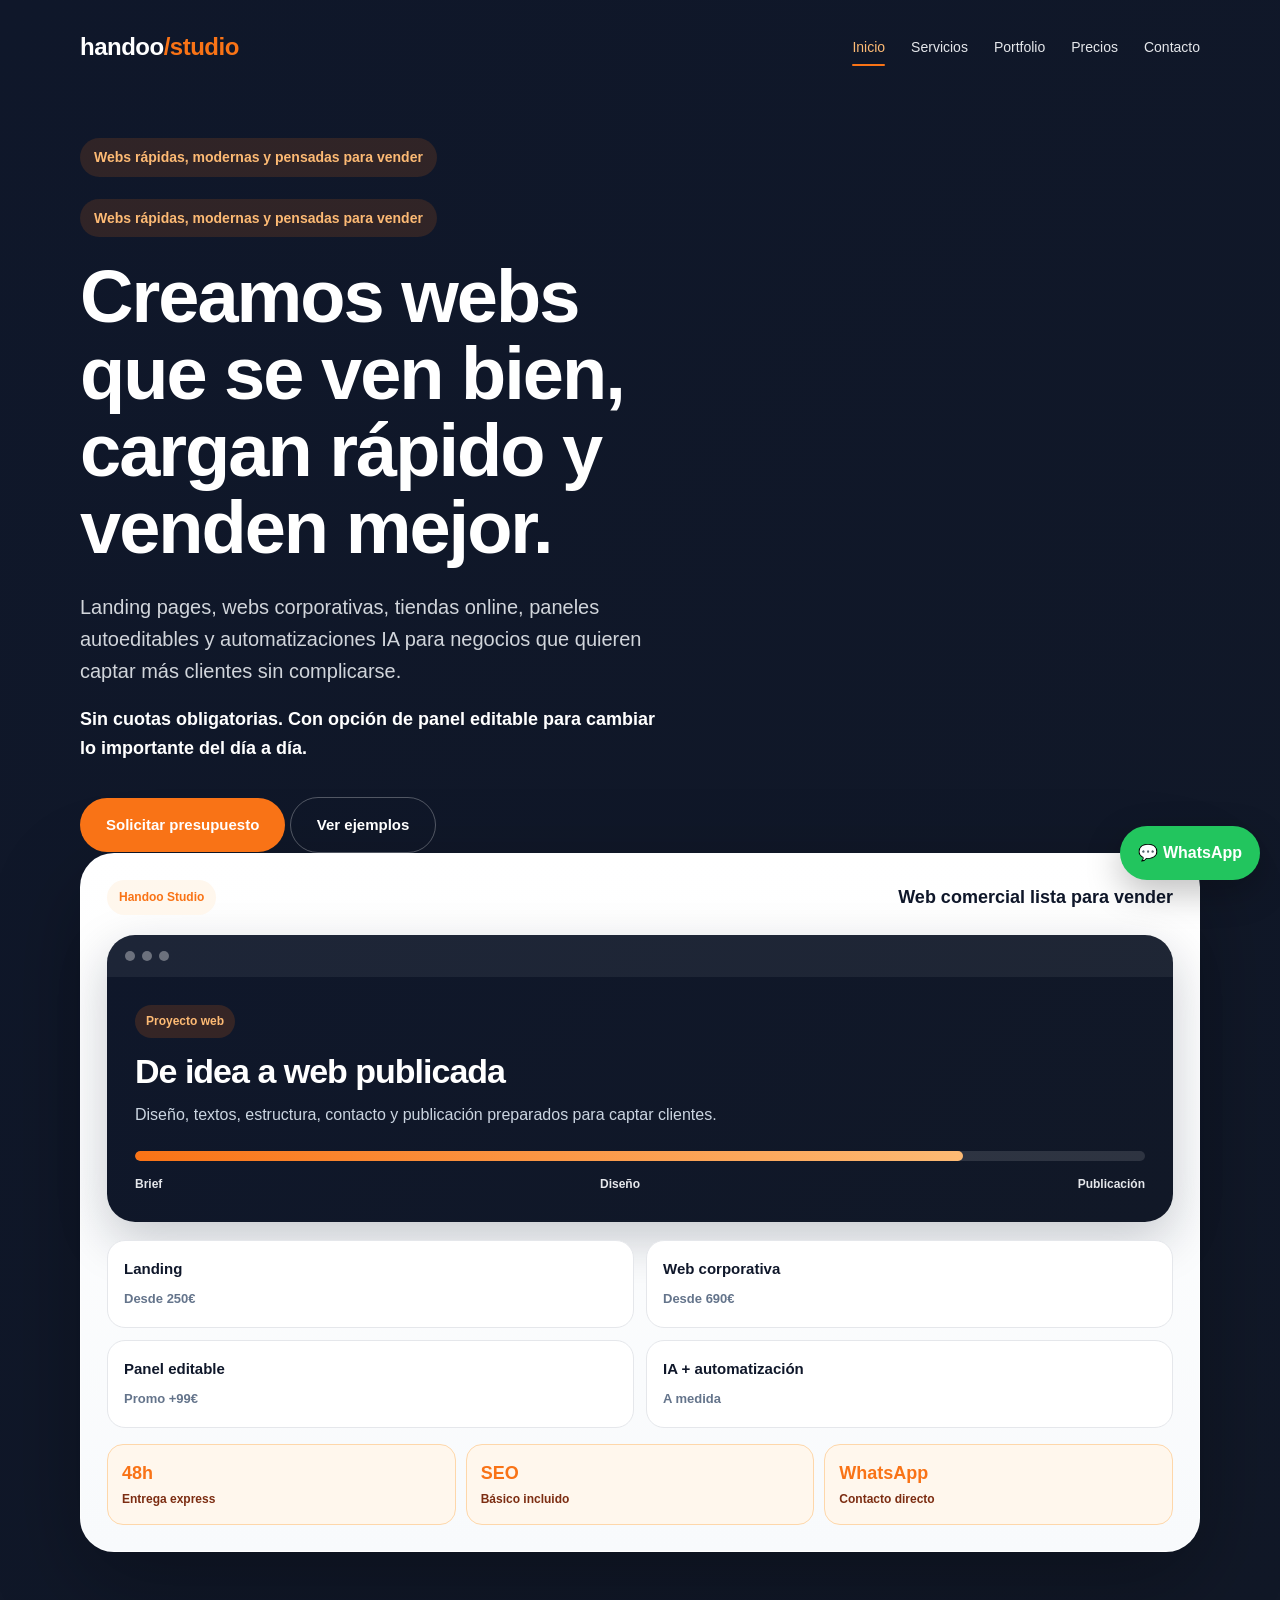
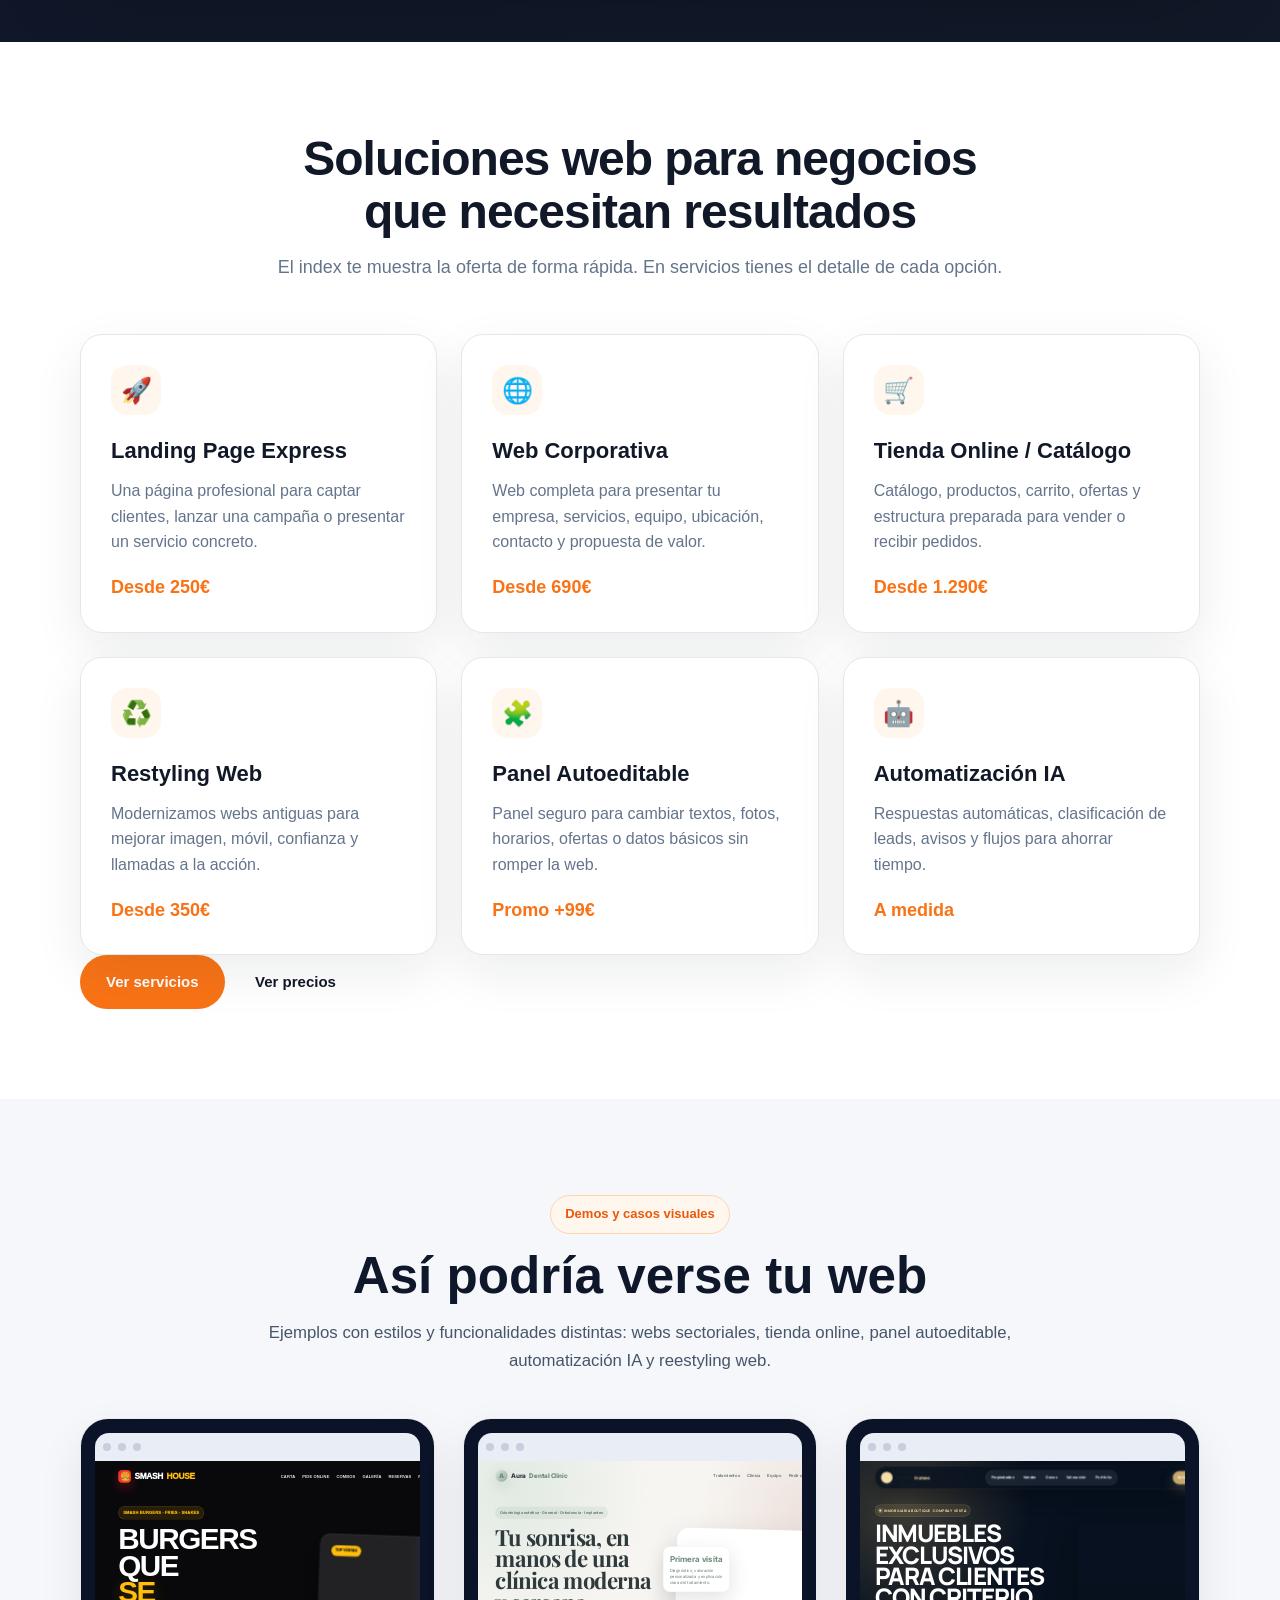
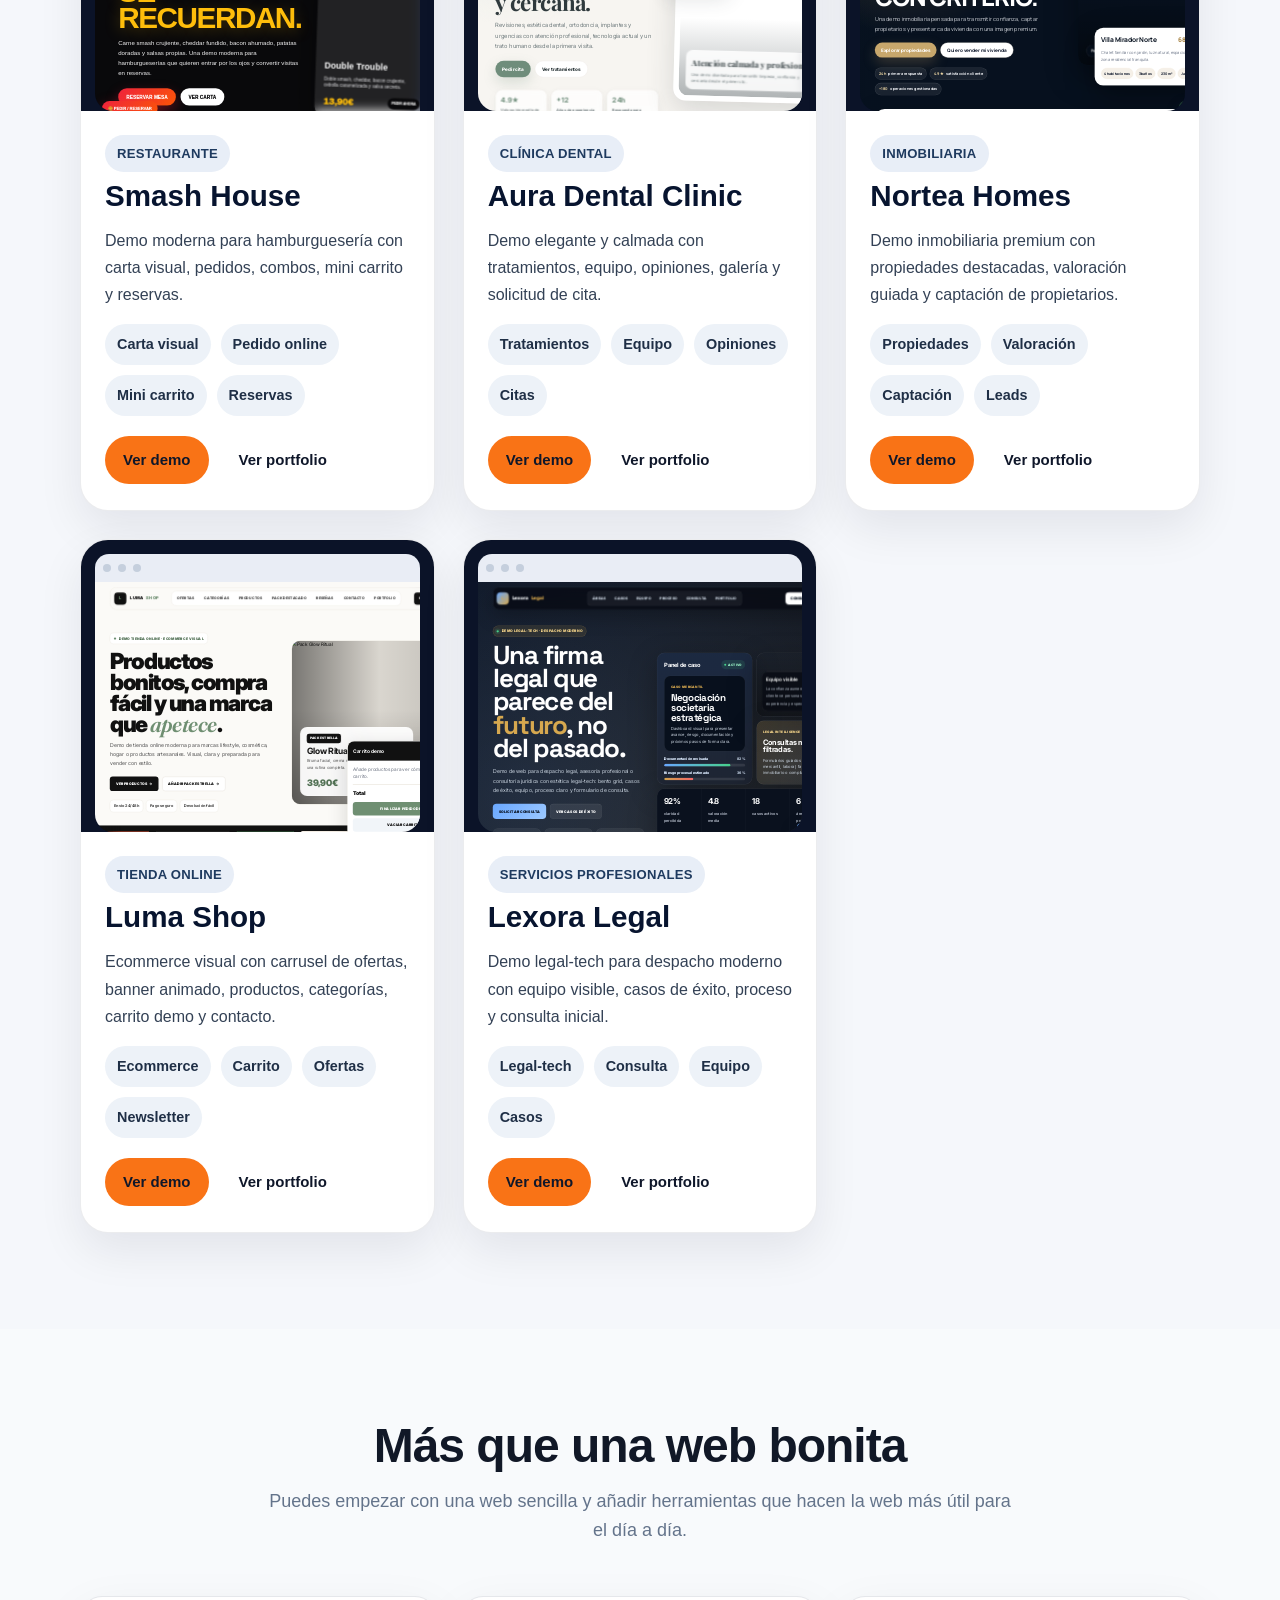
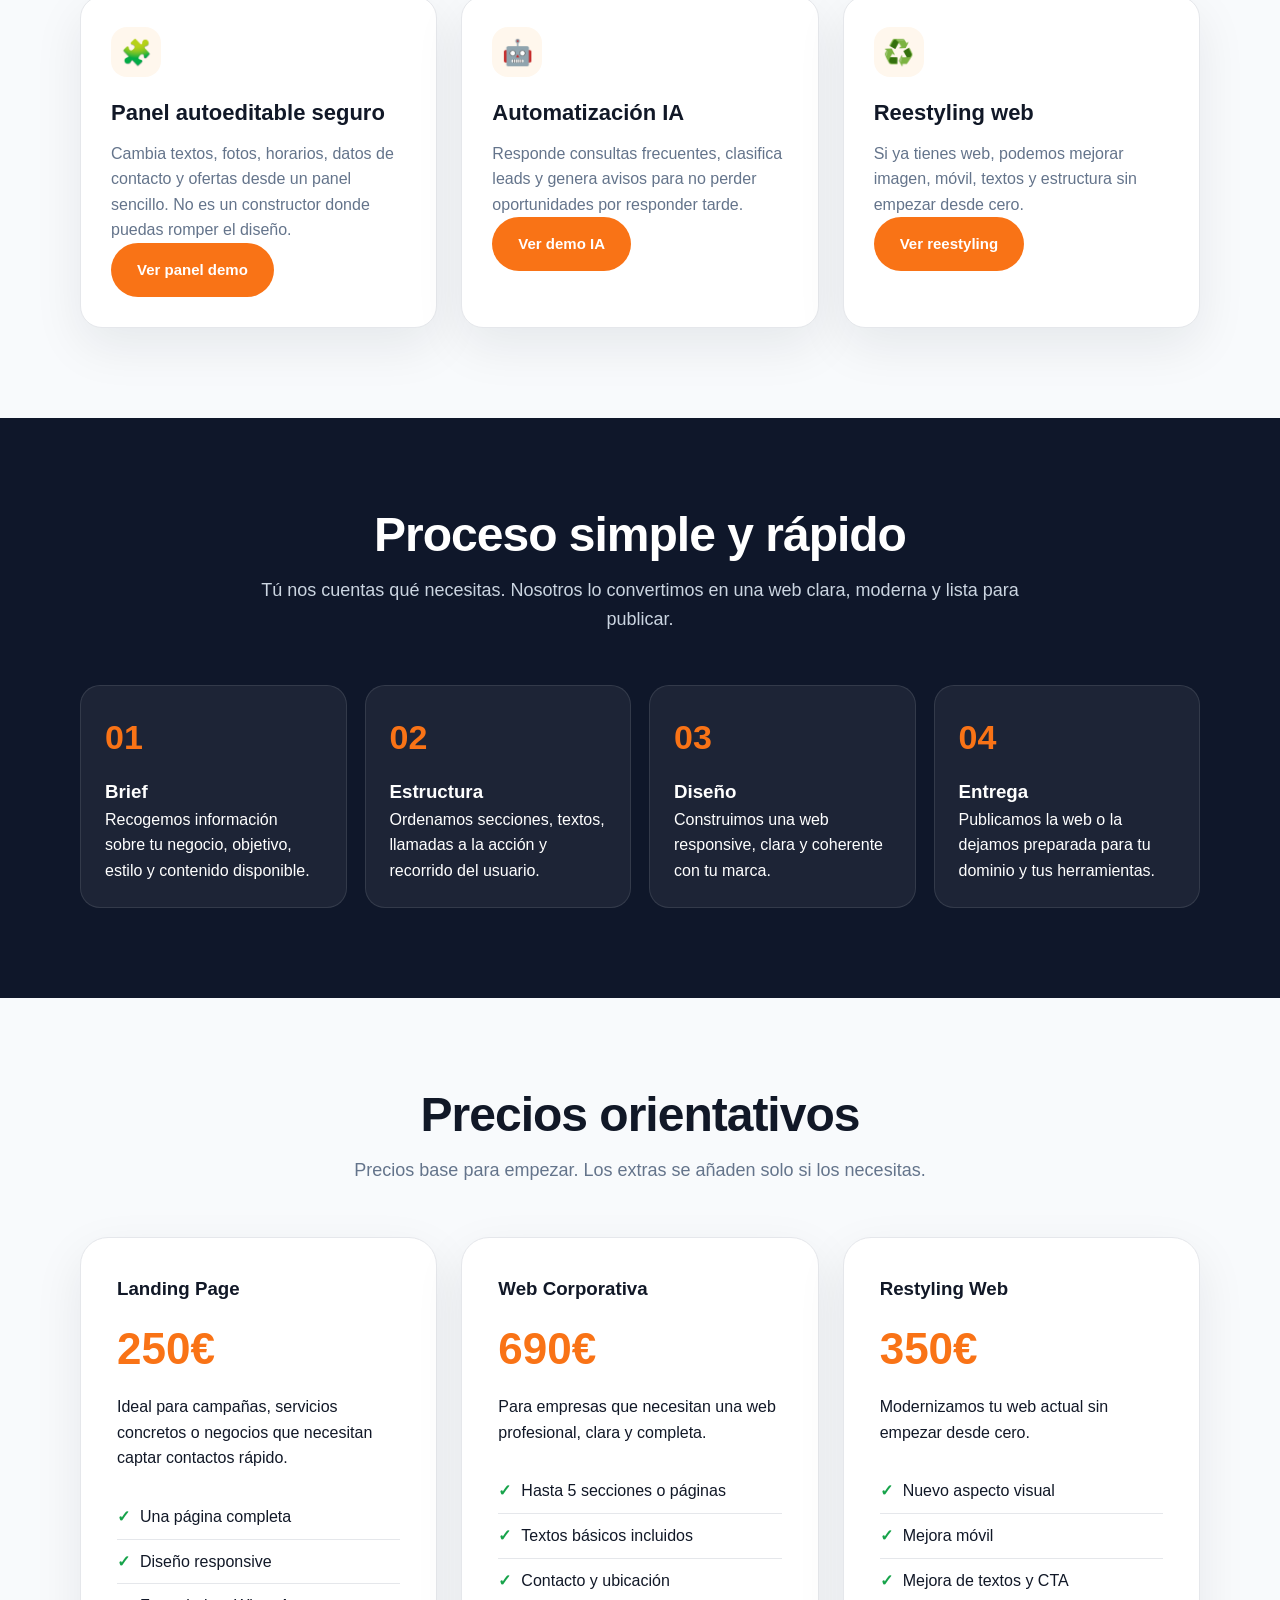
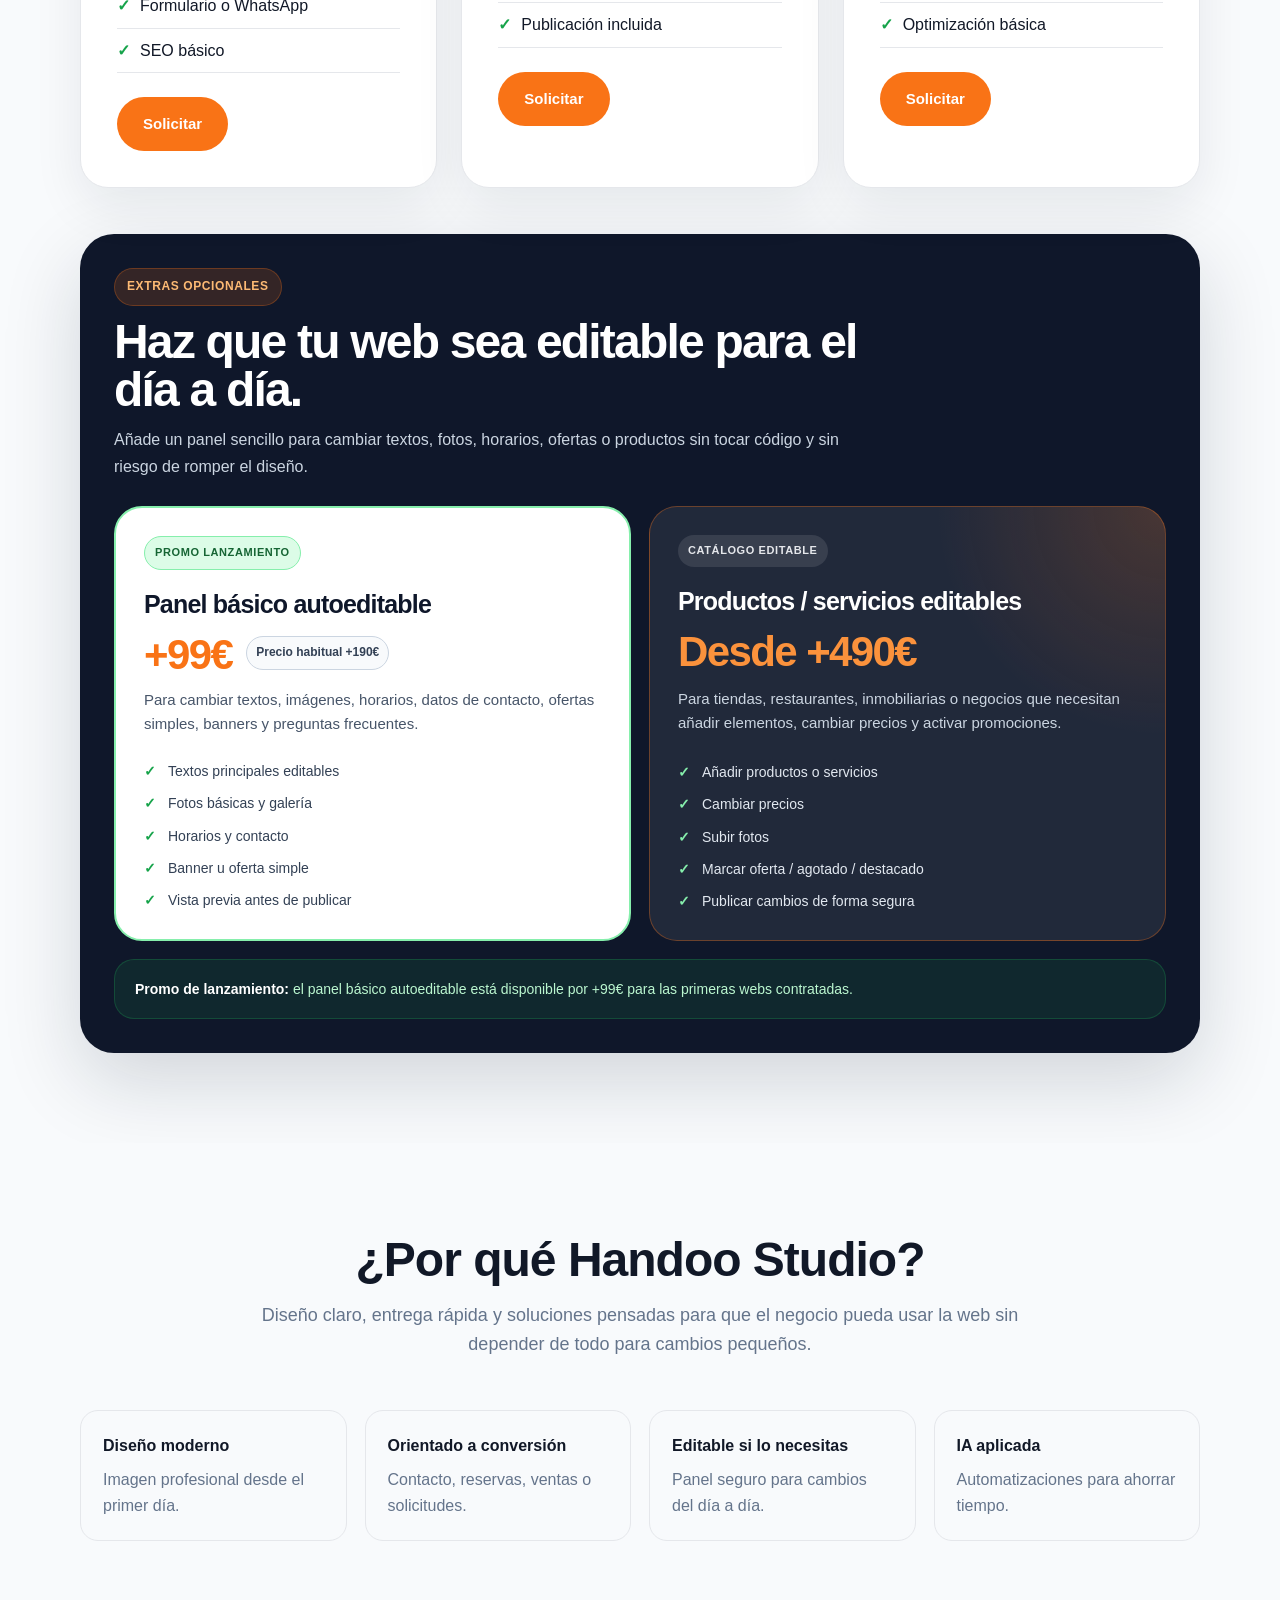
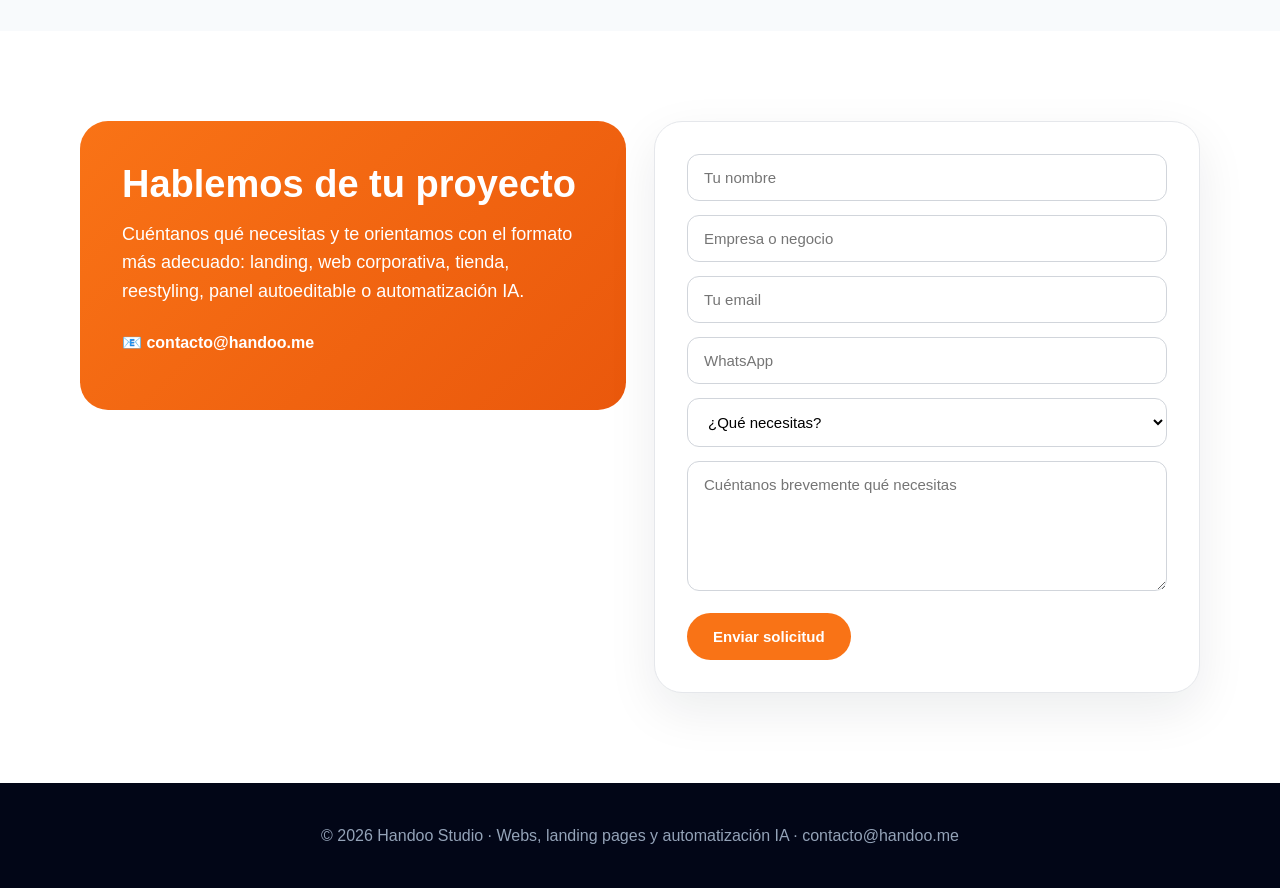
==== commit 3b2efd6f: "Update index.html" ====
--- a/index.html
+++ b/index.html
@@ -32,22 +32,29 @@
       <div>
         <div class="badge">Webs rápidas, modernas y pensadas para vender</div>
 
-        <h1 class="studio-hero-title">
-          Creamos webs que se ven bien, cargan rápido y <em>venden mejor</em>.
-        </h1>
-
-        <p class="hero-text">
-          Landing pages, webs corporativas, tiendas online, restyling web, paneles autoeditables
-          y automatizaciones con IA para negocios que quieren captar más clientes sin complicarse.
-        </p>
-
-        <p class="hero-subline">
-          Sin cuotas obligatorias. Con opción de panel editable para cambiar lo importante del día a día.
-        </p>
-
-        <div class="hero-actions">
-          <a href="contacto.html" class="btn btn-primary">Solicitar presupuesto</a>
-          <a href="portfolio.html" class="btn btn-outline">Ver ejemplos</a>
+        <div class="badge" data-edit="home.hero.badge">
+  Webs rápidas, modernas y pensadas para vender
+</div>
+
+<h1 class="studio-hero-title" data-edit="home.hero.title">
+  Creamos webs que se ven bien, cargan rápido y venden mejor.
+</h1>
+
+<p class="hero-text" data-edit="home.hero.text">
+  Landing pages, webs corporativas, tiendas online, paneles autoeditables y automatizaciones IA para negocios que quieren captar más clientes sin complicarse.
+</p>
+
+<p class="hero-subline" data-edit="home.hero.subline">
+  Sin cuotas obligatorias. Con opción de panel editable para cambiar lo importante del día a día.
+</p>
+
+<a href="contacto.html" class="btn btn-primary" data-edit="home.hero.primary">
+  Solicitar presupuesto
+</a>
+
+<a href="portfolio.html" class="btn btn-outline" data-edit="home.hero.secondary">
+  Ver ejemplos
+</a>
         </div>
       </div>
 
@@ -424,7 +431,7 @@
 
         <div class="price-card">
           <h3>Landing Page</h3>
-          <div class="price">250€</div>
+          <div class="price" data-edit="price.landing">250€</div>
           <p>Ideal para campañas, servicios concretos o negocios que necesitan captar contactos rápido.</p>
           <ul>
             <li>Una página completa</li>
@@ -437,7 +444,7 @@
 
         <div class="price-card featured">
           <h3>Web Corporativa</h3>
-          <div class="price">690€</div>
+          <div class="price" data-edit="price.corporate">690€</div>
           <p>Para empresas que necesitan una web profesional, clara y completa.</p>
           <ul>
             <li>Hasta 5 secciones o páginas</li>
@@ -450,7 +457,7 @@
 
         <div class="price-card">
           <h3>Restyling Web</h3>
-          <div class="price">350€</div>
+          <div class="price" data-edit="price.restyling">350€</div>
           <p>Modernizamos tu web actual sin empezar desde cero.</p>
           <ul>
             <li>Nuevo aspecto visual</li>
@@ -525,11 +532,12 @@
 
         </div>
 
-        <div class="pricing-addons-note">
-          <strong>Promo de lanzamiento:</strong>
-          el panel básico autoeditable está disponible por +99€ para las primeras webs contratadas.
-          No incluye catálogo avanzado, stock, carrito, pasarela de pago ni funcionalidades a medida.
-        </div>
+        <div class="pricing-addons-note" data-edit-visible="promo.panel.active">
+  <strong>Promo de lanzamiento:</strong>
+  <span data-edit="promo.panel.text">
+    el panel básico autoeditable está disponible por +99€ para las primeras webs contratadas.
+  </span>
+</div>
       </div>
 
     </div>
@@ -565,8 +573,9 @@
             web corporativa, tienda, reestyling, panel autoeditable o automatización IA.
           </p>
 
-          <a href="mailto:contacto@handoo.me">📧 contacto@handoo.me</a>
-          <a href="contacto.html">💬 Solicitar presupuesto</a>
+          <a href="mailto:contacto@handoo.me" data-edit-mailto="contact.email">
+  📧 contacto@handoo.me
+</a>
         </div>
 
         <form class="form-card" action="mailto:contacto@handoo.me" method="post" enctype="text/plain">
@@ -605,7 +614,8 @@
 </footer>
 
 <a class="whatsapp" href="contacto.html">💬 WhatsApp</a>
-
+  
+<script src="assets/js/content-loader.js"></script>
 <script src="assets/js/main.js"></script>
 </body>
 </html>
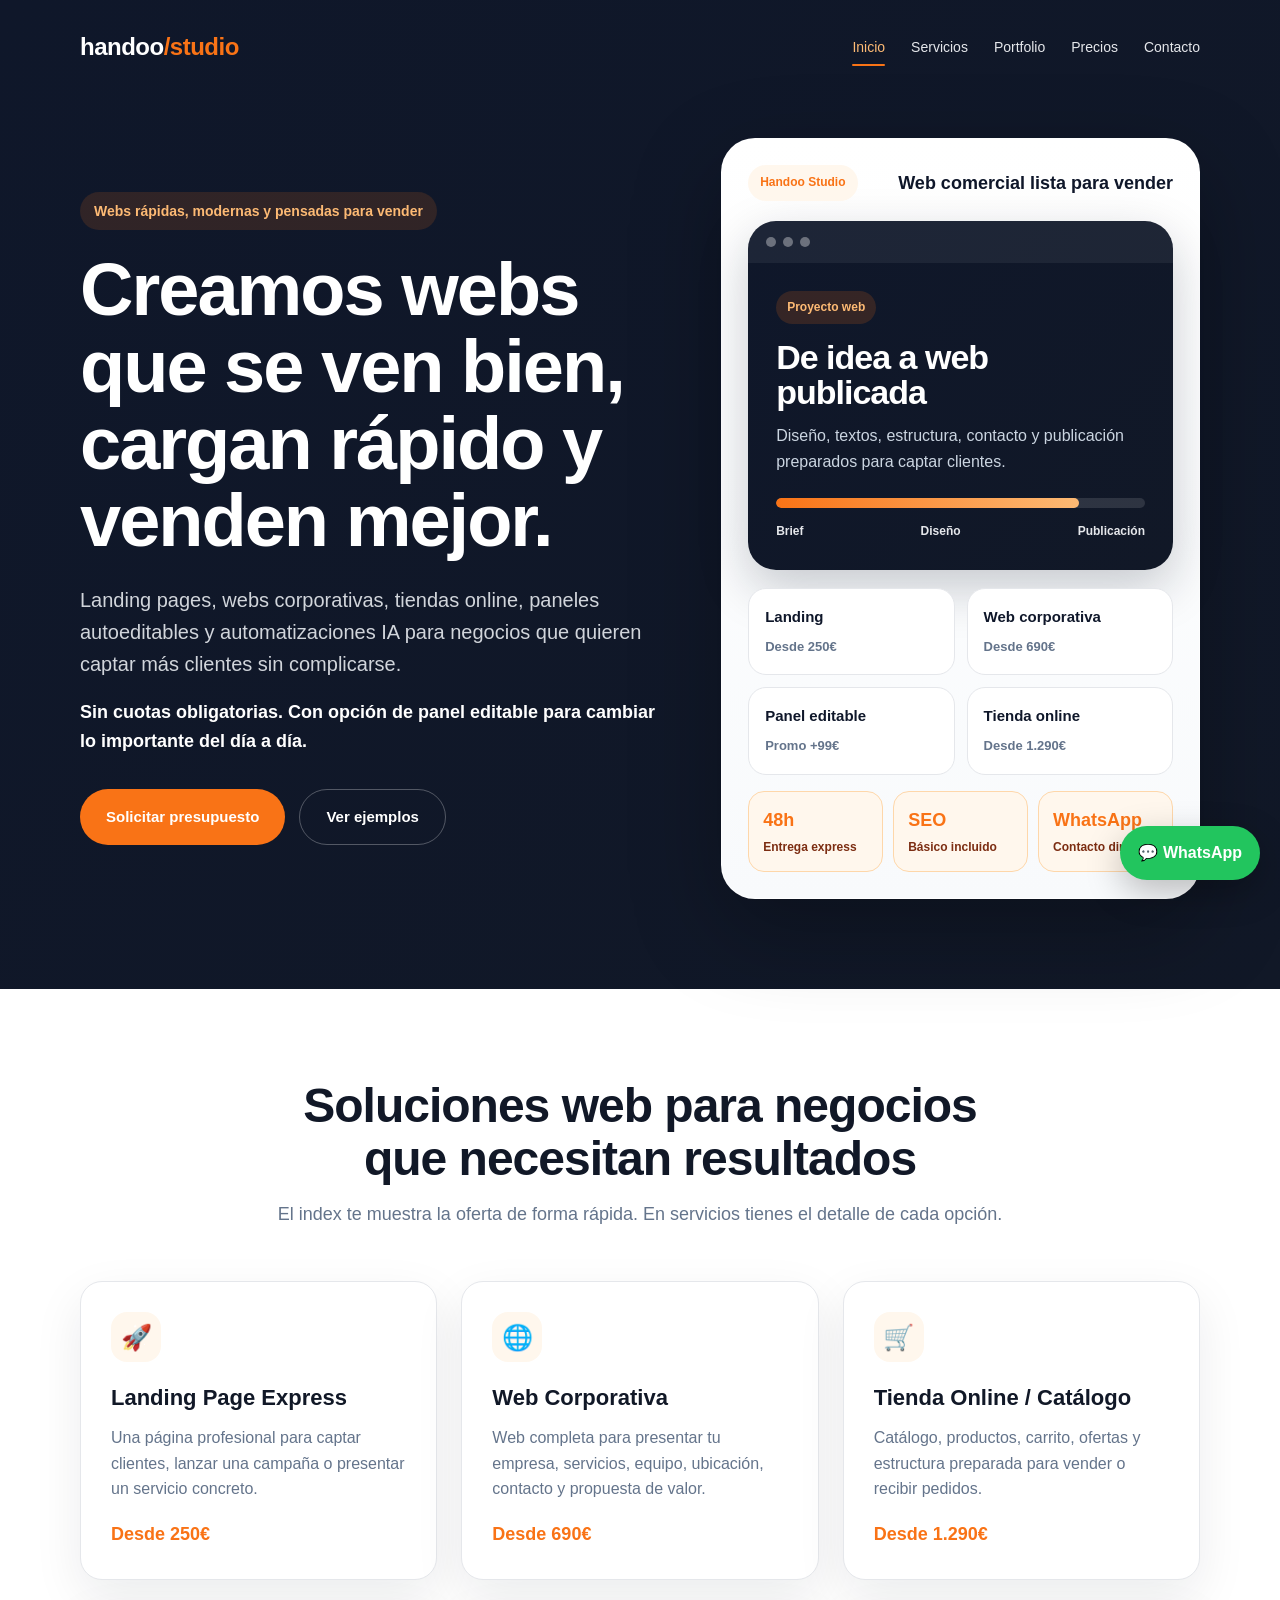
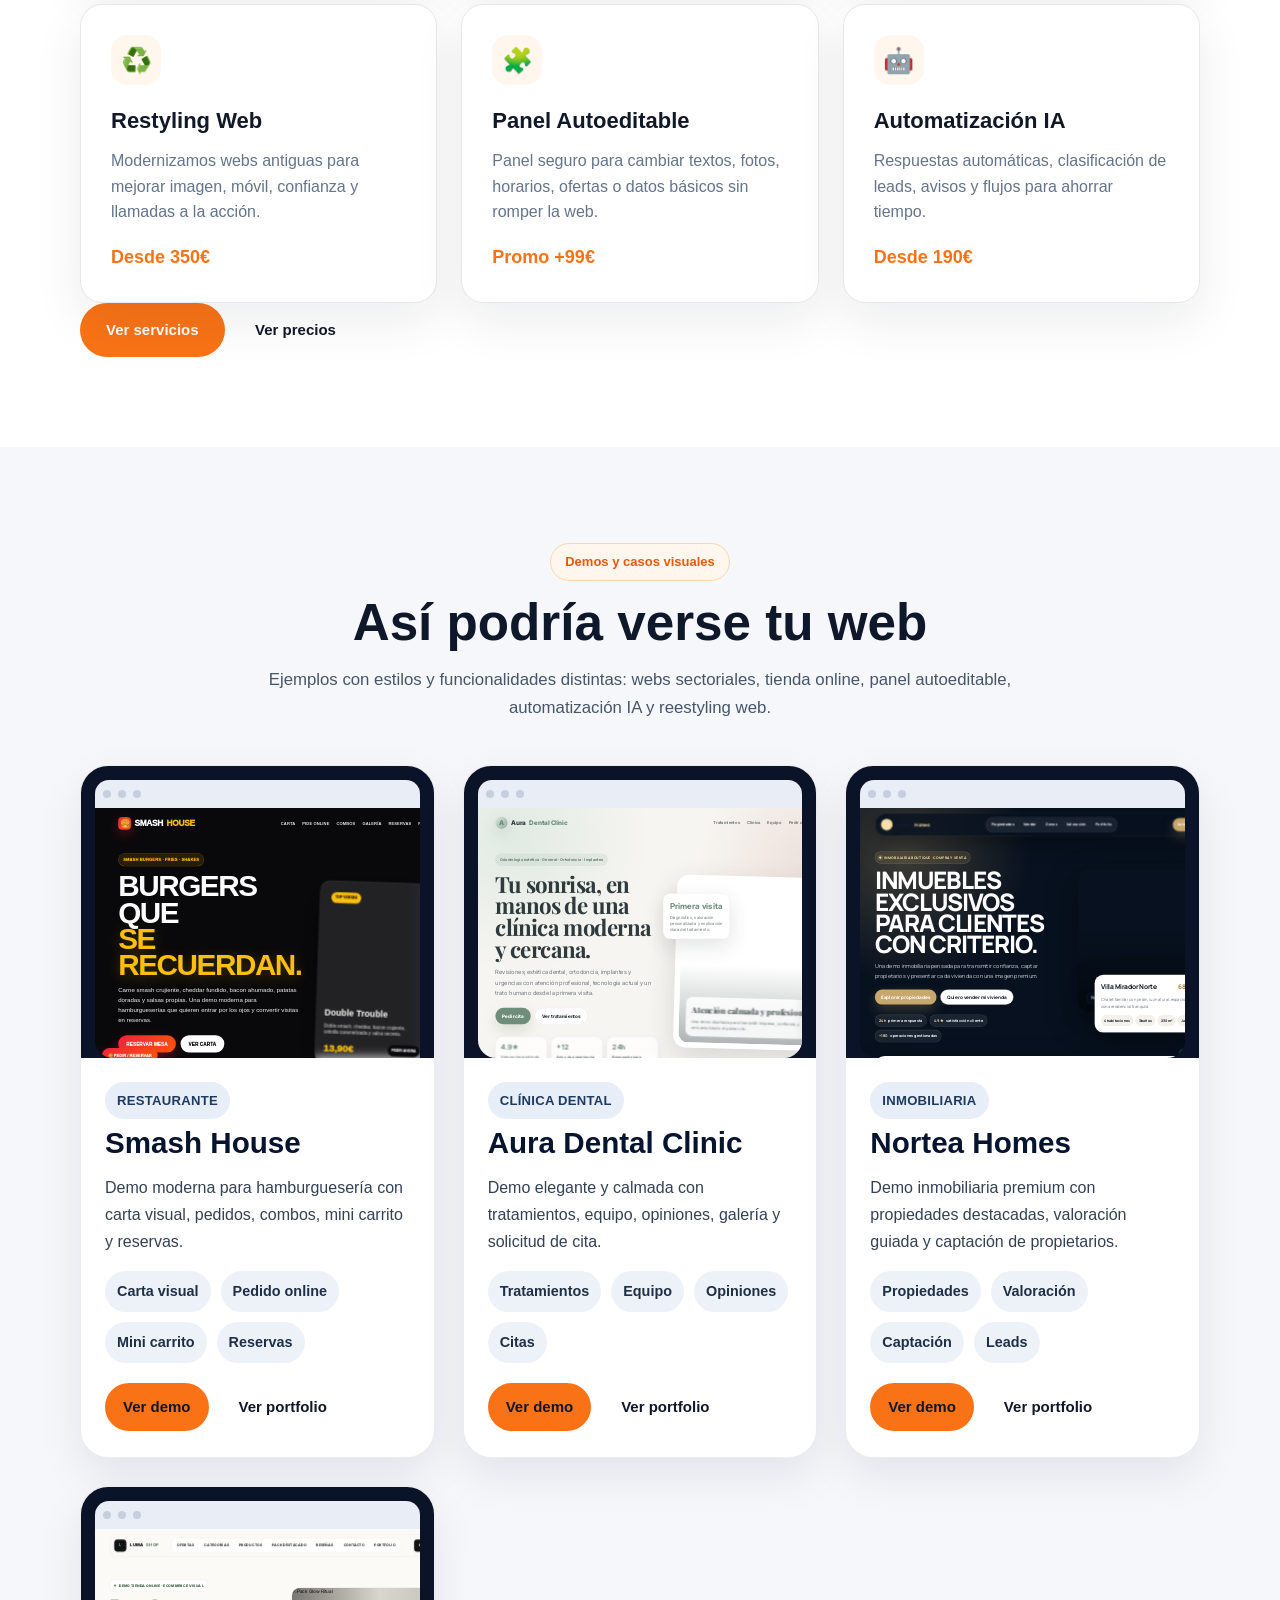
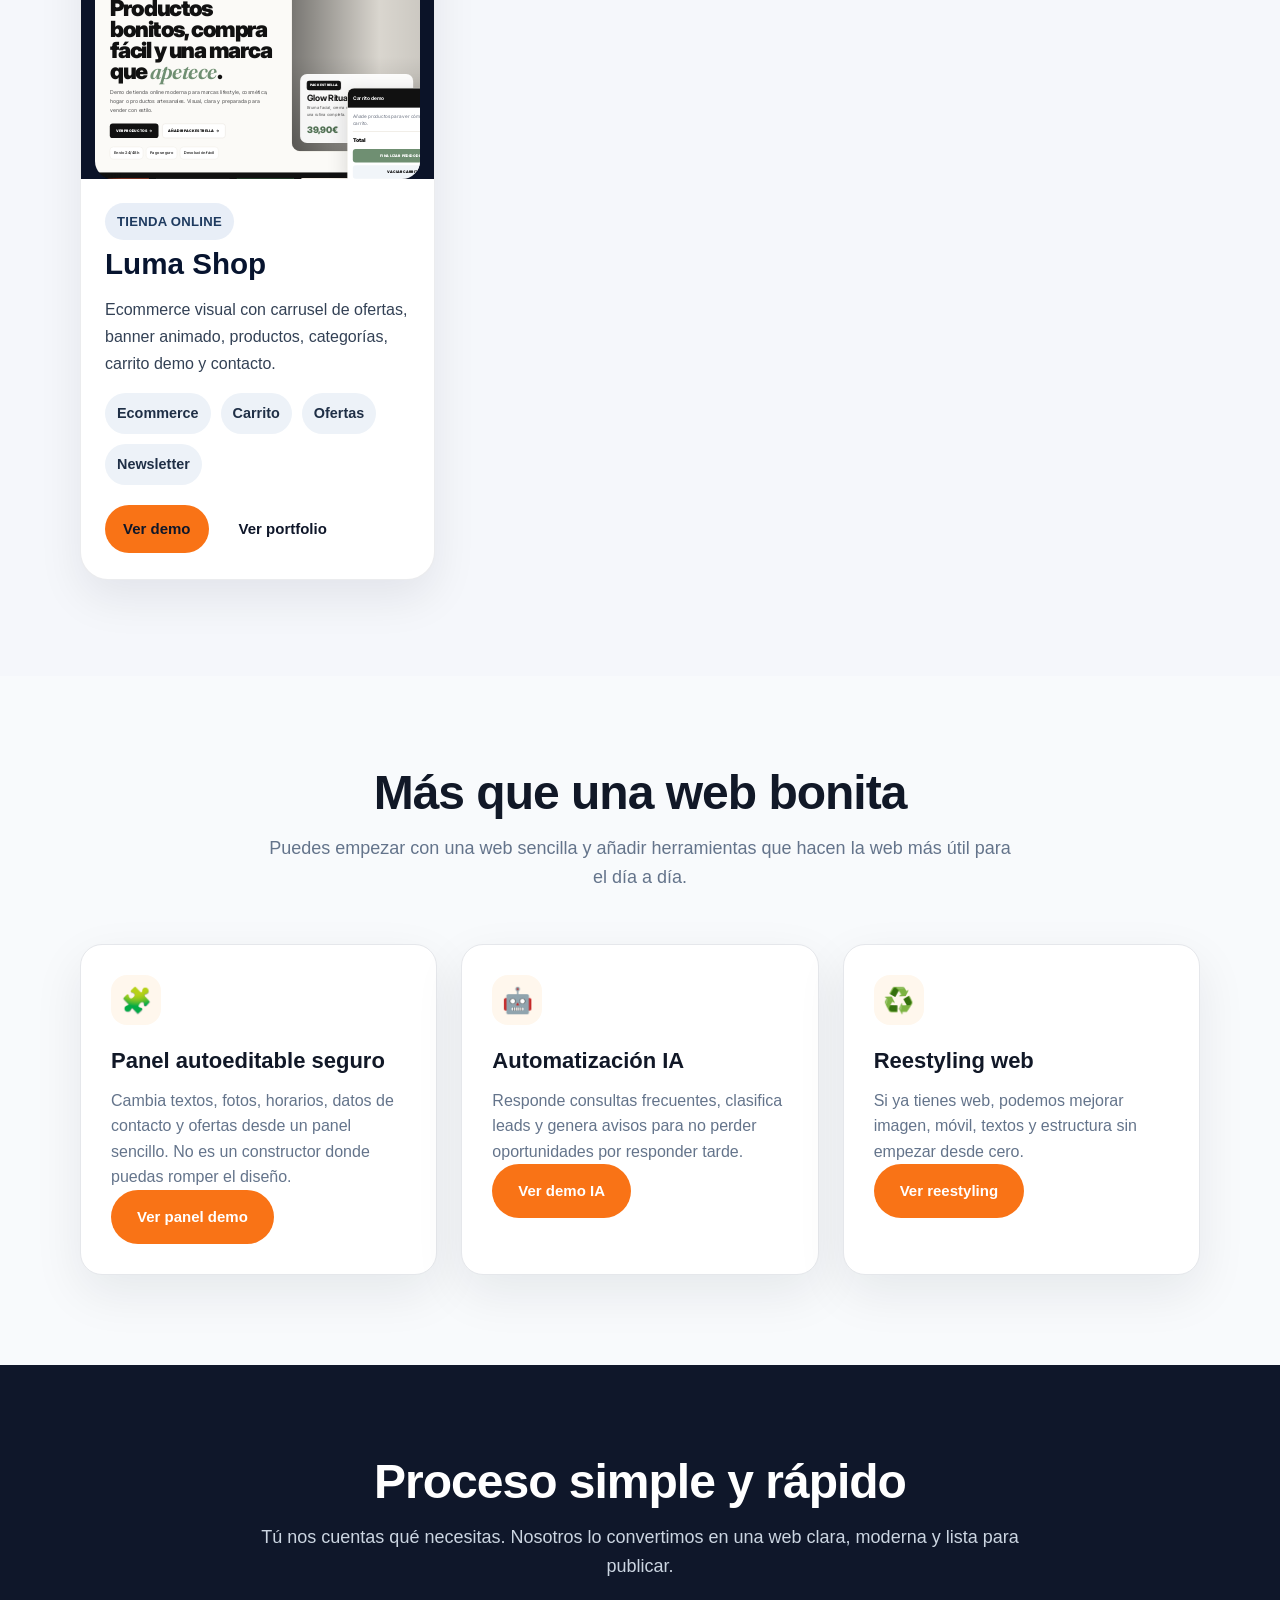
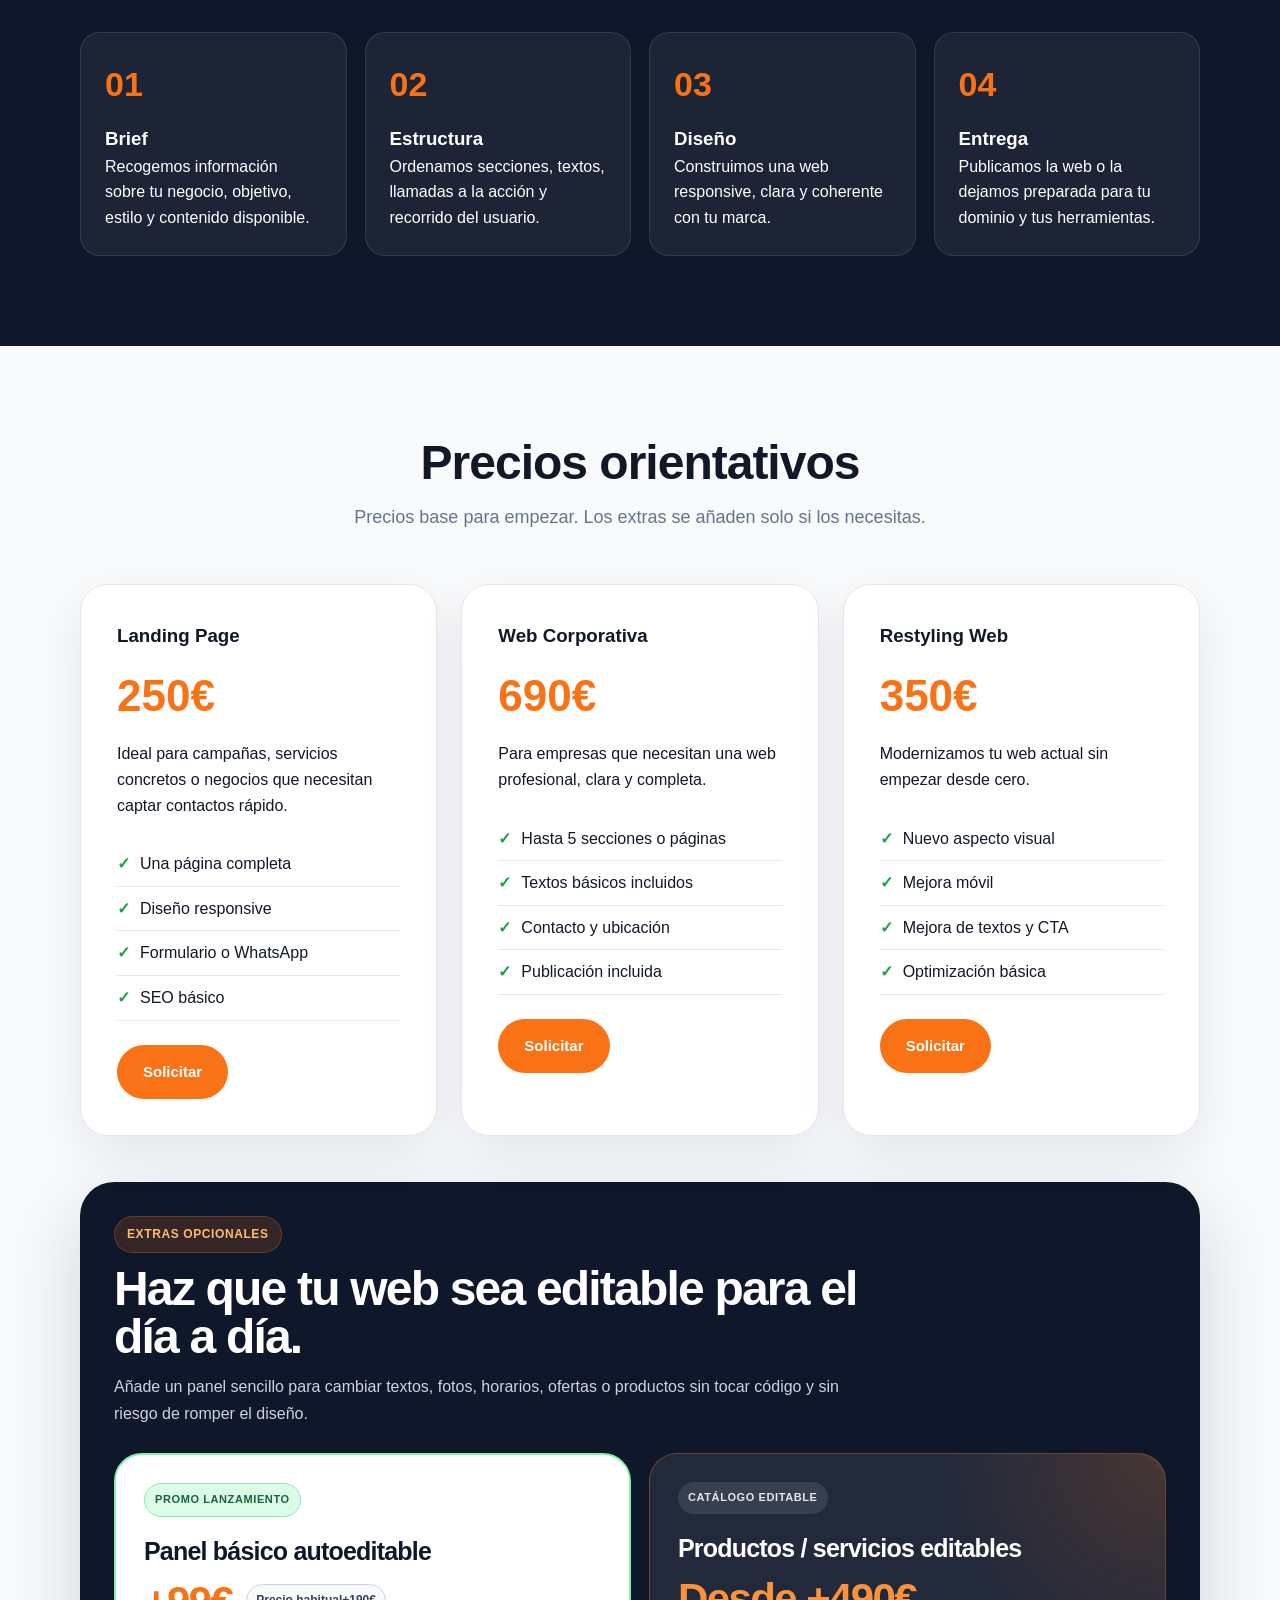
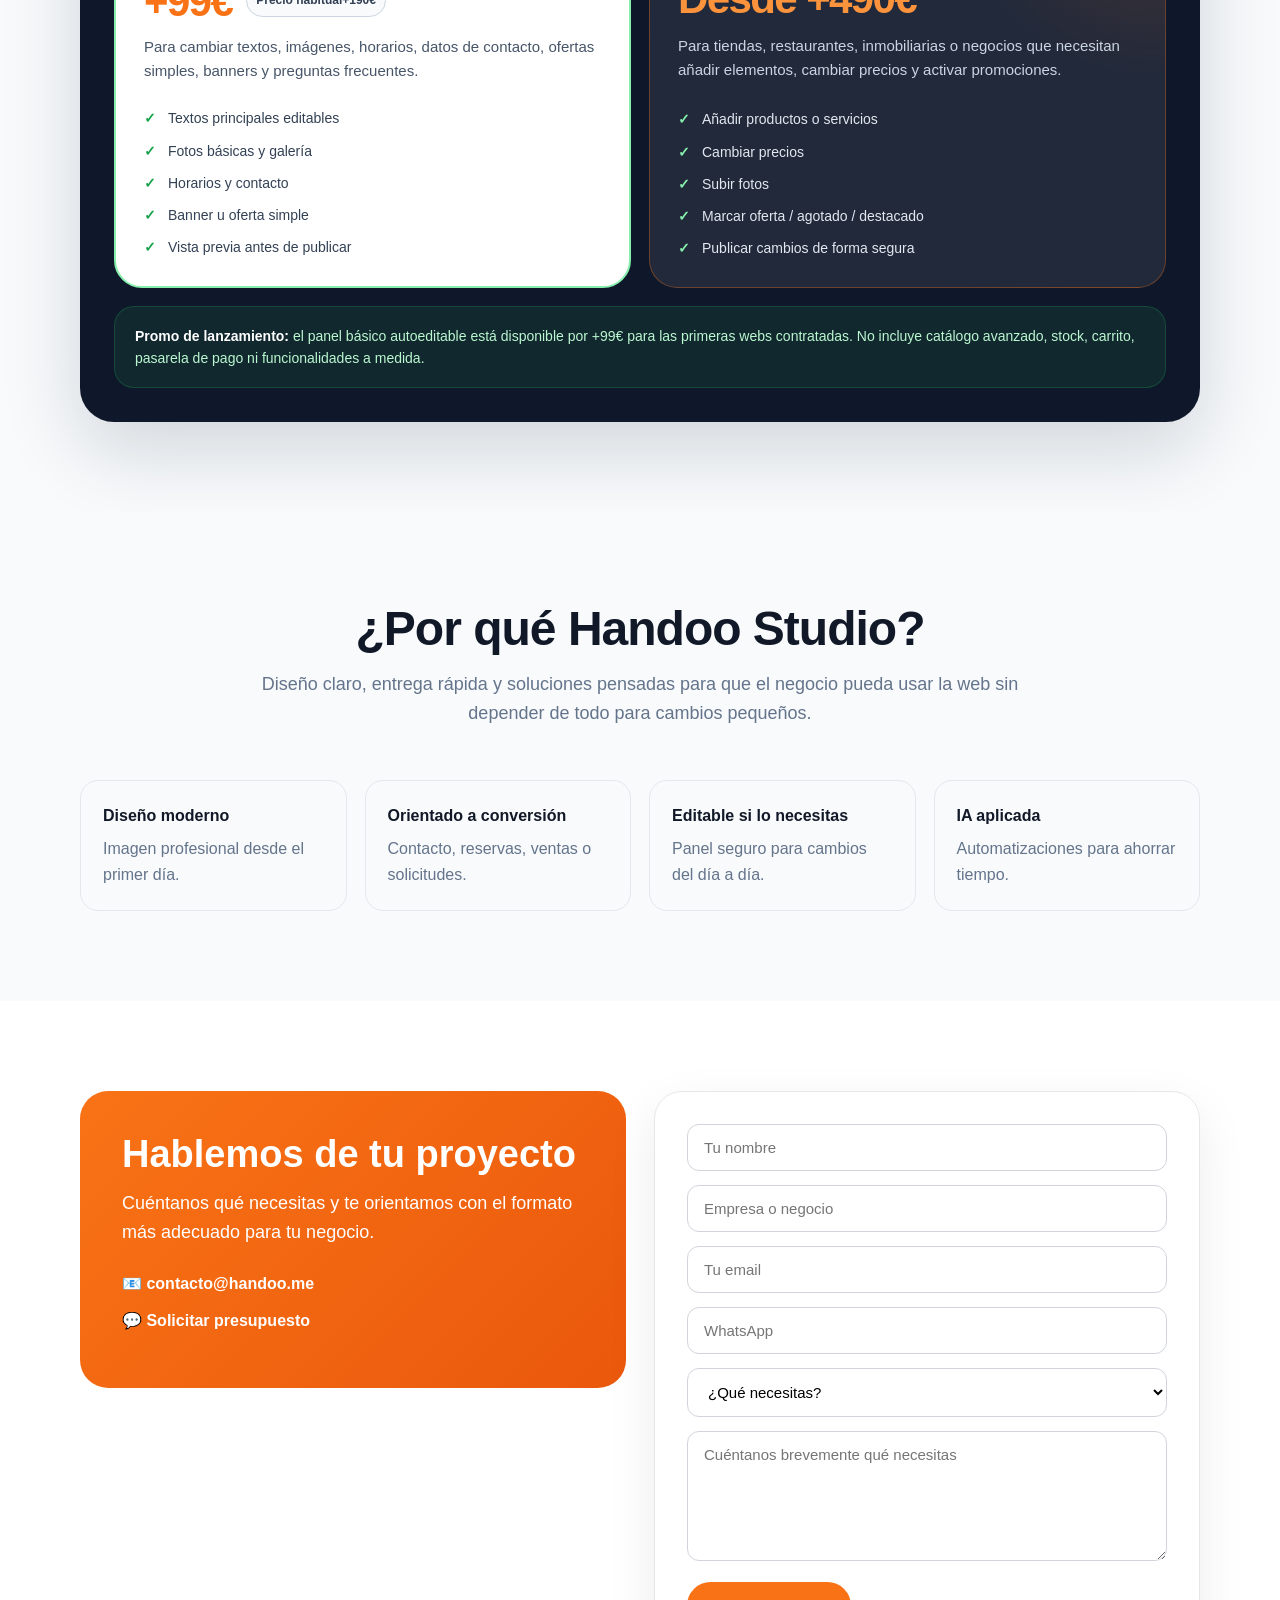
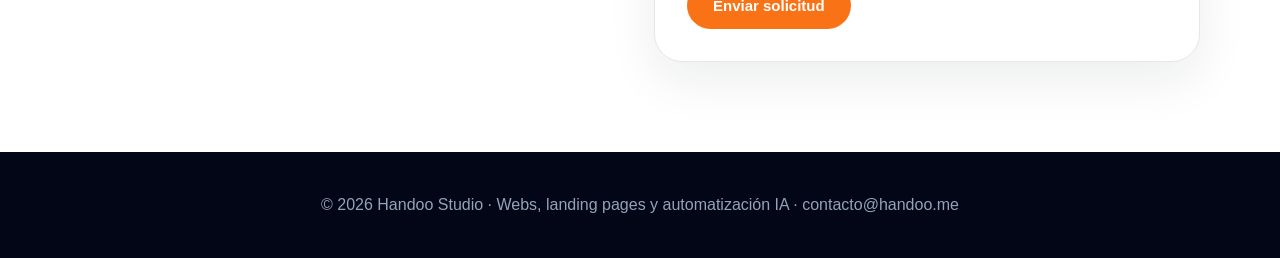
==== commit 2a2f9228: "Add files via upload" ====
--- a/index.html
+++ b/index.html
@@ -30,31 +30,23 @@
     <div class="hero-grid">
 
       <div>
-        <div class="badge">Webs rápidas, modernas y pensadas para vender</div>
-
-        <div class="badge" data-edit="home.hero.badge">
-  Webs rápidas, modernas y pensadas para vender
-</div>
-
-<h1 class="studio-hero-title" data-edit="home.hero.title">
-  Creamos webs que se ven bien, cargan rápido y venden mejor.
-</h1>
-
-<p class="hero-text" data-edit="home.hero.text">
-  Landing pages, webs corporativas, tiendas online, paneles autoeditables y automatizaciones IA para negocios que quieren captar más clientes sin complicarse.
-</p>
-
-<p class="hero-subline" data-edit="home.hero.subline">
-  Sin cuotas obligatorias. Con opción de panel editable para cambiar lo importante del día a día.
-</p>
-
-<a href="contacto.html" class="btn btn-primary" data-edit="home.hero.primary">
-  Solicitar presupuesto
-</a>
-
-<a href="portfolio.html" class="btn btn-outline" data-edit="home.hero.secondary">
-  Ver ejemplos
-</a>
+        <div class="badge" data-edit="home.hero.badge">Webs rápidas, modernas y pensadas para vender</div>
+
+        <h1 class="studio-hero-title" data-edit="home.hero.title">
+          Creamos webs que se ven bien, cargan rápido y venden mejor.
+        </h1>
+
+        <p class="hero-text" data-edit="home.hero.text">
+          Landing pages, webs corporativas, tiendas online, paneles autoeditables y automatizaciones IA para negocios que quieren captar más clientes sin complicarse.
+        </p>
+
+        <p class="hero-subline" data-edit="home.hero.subline">
+          Sin cuotas obligatorias. Con opción de panel editable para cambiar lo importante del día a día.
+        </p>
+
+        <div class="hero-actions">
+          <a href="contacto.html" class="btn btn-primary" data-edit="home.hero.primary">Solicitar presupuesto</a>
+          <a href="portfolio.html" class="btn btn-outline" data-edit="home.hero.secondary">Ver ejemplos</a>
         </div>
       </div>
 
@@ -66,22 +58,14 @@
         </div>
 
         <div class="home-panel-screen">
-          <div class="screen-bar">
-            <span></span>
-            <span></span>
-            <span></span>
-          </div>
+          <div class="screen-bar"><span></span><span></span><span></span></div>
 
           <div class="screen-content">
             <div class="screen-kicker">Proyecto web</div>
             <h3>De idea a web publicada</h3>
-            <p>
-              Diseño, textos, estructura, contacto y publicación preparados para captar clientes.
-            </p>
-
-            <div class="screen-progress">
-              <div style="width:82%;"></div>
-            </div>
+            <p>Diseño, textos, estructura, contacto y publicación preparados para captar clientes.</p>
+
+            <div class="screen-progress"><div style="width:82%;"></div></div>
 
             <div class="screen-steps">
               <span>Brief</span>
@@ -94,40 +78,29 @@
         <div class="home-panel-services">
           <div>
             <strong>Landing</strong>
-            <span>Desde 250€</span>
+            <span>Desde <span data-edit="price.landing">250€</span></span>
           </div>
 
           <div>
             <strong>Web corporativa</strong>
-            <span>Desde 690€</span>
+            <span>Desde <span data-edit="price.corporate">690€</span></span>
           </div>
 
           <div>
             <strong>Panel editable</strong>
-            <span>Promo +99€</span>
+            <span>Promo <span data-edit="price.panel">+99€</span></span>
           </div>
 
           <div>
-            <strong>IA + automatización</strong>
-            <span>A medida</span>
+            <strong>Tienda online</strong>
+            <span>Desde <span data-edit="price.shop">1.290€</span></span>
           </div>
         </div>
 
         <div class="home-panel-bottom">
-          <div>
-            <strong>48h</strong>
-            <span>Entrega express</span>
-          </div>
-
-          <div>
-            <strong>SEO</strong>
-            <span>Básico incluido</span>
-          </div>
-
-          <div>
-            <strong>WhatsApp</strong>
-            <span>Contacto directo</span>
-          </div>
+          <div><strong>48h</strong><span>Entrega express</span></div>
+          <div><strong>SEO</strong><span>Básico incluido</span></div>
+          <div><strong>WhatsApp</strong><span>Contacto directo</span></div>
         </div>
 
       </div>
@@ -143,9 +116,7 @@
 
       <div class="section-title">
         <h2>Soluciones web para negocios que necesitan resultados</h2>
-        <p>
-          El index te muestra la oferta de forma rápida. En servicios tienes el detalle de cada opción.
-        </p>
+        <p>El index te muestra la oferta de forma rápida. En servicios tienes el detalle de cada opción.</p>
       </div>
 
       <div class="grid-3">
@@ -154,42 +125,42 @@
           <div class="card-icon">🚀</div>
           <h3>Landing Page Express</h3>
           <p>Una página profesional para captar clientes, lanzar una campaña o presentar un servicio concreto.</p>
-          <strong>Desde 250€</strong>
+          <strong>Desde <span data-edit="price.landing">250€</span></strong>
         </div>
 
         <div class="card service-card">
           <div class="card-icon">🌐</div>
           <h3>Web Corporativa</h3>
           <p>Web completa para presentar tu empresa, servicios, equipo, ubicación, contacto y propuesta de valor.</p>
-          <strong>Desde 690€</strong>
+          <strong>Desde <span data-edit="price.corporate">690€</span></strong>
         </div>
 
         <div class="card service-card">
           <div class="card-icon">🛒</div>
           <h3>Tienda Online / Catálogo</h3>
           <p>Catálogo, productos, carrito, ofertas y estructura preparada para vender o recibir pedidos.</p>
-          <strong>Desde 1.290€</strong>
+          <strong>Desde <span data-edit="price.shop">1.290€</span></strong>
         </div>
 
         <div class="card service-card">
           <div class="card-icon">♻️</div>
           <h3>Restyling Web</h3>
           <p>Modernizamos webs antiguas para mejorar imagen, móvil, confianza y llamadas a la acción.</p>
-          <strong>Desde 350€</strong>
+          <strong>Desde <span data-edit="price.restyling">350€</span></strong>
         </div>
 
         <div class="card service-card">
           <div class="card-icon">🧩</div>
           <h3>Panel Autoeditable</h3>
           <p>Panel seguro para cambiar textos, fotos, horarios, ofertas o datos básicos sin romper la web.</p>
-          <strong>Promo +99€</strong>
+          <strong>Promo <span data-edit="price.panel">+99€</span></strong>
         </div>
 
         <div class="card service-card">
           <div class="card-icon">🤖</div>
           <h3>Automatización IA</h3>
           <p>Respuestas automáticas, clasificación de leads, avisos y flujos para ahorrar tiempo.</p>
-          <strong>A medida</strong>
+          <strong data-edit="price.aiBasic">Desde 190€</strong>
         </div>
 
       </div>
@@ -219,135 +190,52 @@
         <article class="demo-preview-card">
           <a href="demos/restaurante/index.html" class="demo-preview-frame" aria-label="Ver demo Smash House">
             <div class="mini-browser"><span></span><span></span><span></span></div>
-            <div class="live-preview">
-              <iframe src="demos/restaurante/index.html" loading="lazy" title="Vista previa demo restaurante"></iframe>
-            </div>
+            <div class="live-preview"><iframe src="demos/restaurante/index.html" loading="lazy" title="Vista previa demo restaurante"></iframe></div>
           </a>
-
           <div class="demo-preview-content">
-            <div class="demo-preview-top">
-              <span class="demo-sector">Restaurante</span>
-              <h3>Smash House</h3>
-            </div>
-
+            <div class="demo-preview-top"><span class="demo-sector">Restaurante</span><h3>Smash House</h3></div>
             <p>Demo moderna para hamburguesería con carta visual, pedidos, combos, mini carrito y reservas.</p>
-
-            <div class="demo-tags">
-              <span>Carta visual</span><span>Pedido online</span><span>Mini carrito</span><span>Reservas</span>
-            </div>
-
-            <div class="demo-actions">
-              <a class="btn btn-primary" href="demos/restaurante/index.html">Ver demo</a>
-              <a class="btn btn-secondary" href="portfolio.html">Ver portfolio</a>
-            </div>
+            <div class="demo-tags"><span>Carta visual</span><span>Pedido online</span><span>Mini carrito</span><span>Reservas</span></div>
+            <div class="demo-actions"><a class="btn btn-primary" href="demos/restaurante/index.html">Ver demo</a><a class="btn btn-secondary" href="portfolio.html">Ver portfolio</a></div>
           </div>
         </article>
 
         <article class="demo-preview-card">
           <a href="demos/clinica/index.html" class="demo-preview-frame" aria-label="Ver demo Aura Dental Clinic">
             <div class="mini-browser"><span></span><span></span><span></span></div>
-            <div class="live-preview">
-              <iframe src="demos/clinica/index.html" loading="lazy" title="Vista previa demo clínica"></iframe>
-            </div>
+            <div class="live-preview"><iframe src="demos/clinica/index.html" loading="lazy" title="Vista previa demo clínica"></iframe></div>
           </a>
-
           <div class="demo-preview-content">
-            <div class="demo-preview-top">
-              <span class="demo-sector">Clínica dental</span>
-              <h3>Aura Dental Clinic</h3>
-            </div>
-
+            <div class="demo-preview-top"><span class="demo-sector">Clínica dental</span><h3>Aura Dental Clinic</h3></div>
             <p>Demo elegante y calmada con tratamientos, equipo, opiniones, galería y solicitud de cita.</p>
-
-            <div class="demo-tags">
-              <span>Tratamientos</span><span>Equipo</span><span>Opiniones</span><span>Citas</span>
-            </div>
-
-            <div class="demo-actions">
-              <a class="btn btn-primary" href="demos/clinica/index.html">Ver demo</a>
-              <a class="btn btn-secondary" href="portfolio.html">Ver portfolio</a>
-            </div>
+            <div class="demo-tags"><span>Tratamientos</span><span>Equipo</span><span>Opiniones</span><span>Citas</span></div>
+            <div class="demo-actions"><a class="btn btn-primary" href="demos/clinica/index.html">Ver demo</a><a class="btn btn-secondary" href="portfolio.html">Ver portfolio</a></div>
           </div>
         </article>
 
         <article class="demo-preview-card">
           <a href="demos/inmobiliaria/index.html" class="demo-preview-frame" aria-label="Ver demo Nortea Homes">
             <div class="mini-browser"><span></span><span></span><span></span></div>
-            <div class="live-preview">
-              <iframe src="demos/inmobiliaria/index.html" loading="lazy" title="Vista previa demo inmobiliaria"></iframe>
-            </div>
+            <div class="live-preview"><iframe src="demos/inmobiliaria/index.html" loading="lazy" title="Vista previa demo inmobiliaria"></iframe></div>
           </a>
-
           <div class="demo-preview-content">
-            <div class="demo-preview-top">
-              <span class="demo-sector">Inmobiliaria</span>
-              <h3>Nortea Homes</h3>
-            </div>
-
+            <div class="demo-preview-top"><span class="demo-sector">Inmobiliaria</span><h3>Nortea Homes</h3></div>
             <p>Demo inmobiliaria premium con propiedades destacadas, valoración guiada y captación de propietarios.</p>
-
-            <div class="demo-tags">
-              <span>Propiedades</span><span>Valoración</span><span>Captación</span><span>Leads</span>
-            </div>
-
-            <div class="demo-actions">
-              <a class="btn btn-primary" href="demos/inmobiliaria/index.html">Ver demo</a>
-              <a class="btn btn-secondary" href="portfolio.html">Ver portfolio</a>
-            </div>
+            <div class="demo-tags"><span>Propiedades</span><span>Valoración</span><span>Captación</span><span>Leads</span></div>
+            <div class="demo-actions"><a class="btn btn-primary" href="demos/inmobiliaria/index.html">Ver demo</a><a class="btn btn-secondary" href="portfolio.html">Ver portfolio</a></div>
           </div>
         </article>
 
         <article class="demo-preview-card">
           <a href="demos/tienda/index.html" class="demo-preview-frame" aria-label="Ver demo Luma Shop">
             <div class="mini-browser"><span></span><span></span><span></span></div>
-            <div class="live-preview">
-              <iframe src="demos/tienda/index.html" loading="lazy" title="Vista previa demo tienda online"></iframe>
-            </div>
+            <div class="live-preview"><iframe src="demos/tienda/index.html" loading="lazy" title="Vista previa demo tienda online"></iframe></div>
           </a>
-
           <div class="demo-preview-content">
-            <div class="demo-preview-top">
-              <span class="demo-sector">Tienda online</span>
-              <h3>Luma Shop</h3>
-            </div>
-
+            <div class="demo-preview-top"><span class="demo-sector">Tienda online</span><h3>Luma Shop</h3></div>
             <p>Ecommerce visual con carrusel de ofertas, banner animado, productos, categorías, carrito demo y contacto.</p>
-
-            <div class="demo-tags">
-              <span>Ecommerce</span><span>Carrito</span><span>Ofertas</span><span>Newsletter</span>
-            </div>
-
-            <div class="demo-actions">
-              <a class="btn btn-primary" href="demos/tienda/index.html">Ver demo</a>
-              <a class="btn btn-secondary" href="portfolio.html">Ver portfolio</a>
-            </div>
-          </div>
-        </article>
-
-        <article class="demo-preview-card">
-          <a href="demos/legal/index.html" class="demo-preview-frame" aria-label="Ver demo Lexora Legal">
-            <div class="mini-browser"><span></span><span></span><span></span></div>
-            <div class="live-preview">
-              <iframe src="demos/legal/index.html" loading="lazy" title="Vista previa demo legal"></iframe>
-            </div>
-          </a>
-
-          <div class="demo-preview-content">
-            <div class="demo-preview-top">
-              <span class="demo-sector">Servicios profesionales</span>
-              <h3>Lexora Legal</h3>
-            </div>
-
-            <p>Demo legal-tech para despacho moderno con equipo visible, casos de éxito, proceso y consulta inicial.</p>
-
-            <div class="demo-tags">
-              <span>Legal-tech</span><span>Consulta</span><span>Equipo</span><span>Casos</span>
-            </div>
-
-            <div class="demo-actions">
-              <a class="btn btn-primary" href="demos/legal/index.html">Ver demo</a>
-              <a class="btn btn-secondary" href="portfolio.html">Ver portfolio</a>
-            </div>
+            <div class="demo-tags"><span>Ecommerce</span><span>Carrito</span><span>Ofertas</span><span>Newsletter</span></div>
+            <div class="demo-actions"><a class="btn btn-primary" href="demos/tienda/index.html">Ver demo</a><a class="btn btn-secondary" href="portfolio.html">Ver portfolio</a></div>
           </div>
         </article>
 
@@ -361,9 +249,7 @@
 
       <div class="section-title">
         <h2>Más que una web bonita</h2>
-        <p>
-          Puedes empezar con una web sencilla y añadir herramientas que hacen la web más útil para el día a día.
-        </p>
+        <p>Puedes empezar con una web sencilla y añadir herramientas que hacen la web más útil para el día a día.</p>
       </div>
 
       <div class="grid-3">
@@ -371,28 +257,21 @@
         <div class="card service-card">
           <div class="card-icon">🧩</div>
           <h3>Panel autoeditable seguro</h3>
-          <p>
-            Cambia textos, fotos, horarios, datos de contacto y ofertas desde un panel sencillo.
-            No es un constructor donde puedas romper el diseño.
-          </p>
+          <p>Cambia textos, fotos, horarios, datos de contacto y ofertas desde un panel sencillo. No es un constructor donde puedas romper el diseño.</p>
           <a href="demos/editor/index.html" class="btn btn-primary">Ver panel demo</a>
         </div>
 
         <div class="card service-card">
           <div class="card-icon">🤖</div>
           <h3>Automatización IA</h3>
-          <p>
-            Responde consultas frecuentes, clasifica leads y genera avisos para no perder oportunidades por responder tarde.
-          </p>
+          <p>Responde consultas frecuentes, clasifica leads y genera avisos para no perder oportunidades por responder tarde.</p>
           <a href="demos/ia/index.html" class="btn btn-primary">Ver demo IA</a>
         </div>
 
         <div class="card service-card">
           <div class="card-icon">♻️</div>
           <h3>Reestyling web</h3>
-          <p>
-            Si ya tienes web, podemos mejorar imagen, móvil, textos y estructura sin empezar desde cero.
-          </p>
+          <p>Si ya tienes web, podemos mejorar imagen, móvil, textos y estructura sin empezar desde cero.</p>
           <a href="demos/restyling/index.html" class="btn btn-primary">Ver reestyling</a>
         </div>
 
@@ -403,7 +282,6 @@
 
   <section class="section section-dark">
     <div class="container">
-
       <div class="section-title">
         <h2>Proceso simple y rápido</h2>
         <p>Tú nos cuentas qué necesitas. Nosotros lo convertimos en una web clara, moderna y lista para publicar.</p>
@@ -415,7 +293,6 @@
         <div class="step"><div class="step-number">03</div><h3>Diseño</h3><p>Construimos una web responsive, clara y coherente con tu marca.</p></div>
         <div class="step"><div class="step-number">04</div><h3>Entrega</h3><p>Publicamos la web o la dejamos preparada para tu dominio y tus herramientas.</p></div>
       </div>
-
     </div>
   </section>
 
@@ -433,12 +310,7 @@
           <h3>Landing Page</h3>
           <div class="price" data-edit="price.landing">250€</div>
           <p>Ideal para campañas, servicios concretos o negocios que necesitan captar contactos rápido.</p>
-          <ul>
-            <li>Una página completa</li>
-            <li>Diseño responsive</li>
-            <li>Formulario o WhatsApp</li>
-            <li>SEO básico</li>
-          </ul>
+          <ul><li>Una página completa</li><li>Diseño responsive</li><li>Formulario o WhatsApp</li><li>SEO básico</li></ul>
           <a href="contacto.html" class="btn btn-primary">Solicitar</a>
         </div>
 
@@ -446,12 +318,7 @@
           <h3>Web Corporativa</h3>
           <div class="price" data-edit="price.corporate">690€</div>
           <p>Para empresas que necesitan una web profesional, clara y completa.</p>
-          <ul>
-            <li>Hasta 5 secciones o páginas</li>
-            <li>Textos básicos incluidos</li>
-            <li>Contacto y ubicación</li>
-            <li>Publicación incluida</li>
-          </ul>
+          <ul><li>Hasta 5 secciones o páginas</li><li>Textos básicos incluidos</li><li>Contacto y ubicación</li><li>Publicación incluida</li></ul>
           <a href="contacto.html" class="btn btn-primary">Solicitar</a>
         </div>
 
@@ -459,12 +326,7 @@
           <h3>Restyling Web</h3>
           <div class="price" data-edit="price.restyling">350€</div>
           <p>Modernizamos tu web actual sin empezar desde cero.</p>
-          <ul>
-            <li>Nuevo aspecto visual</li>
-            <li>Mejora móvil</li>
-            <li>Mejora de textos y CTA</li>
-            <li>Optimización básica</li>
-          </ul>
+          <ul><li>Nuevo aspecto visual</li><li>Mejora móvil</li><li>Mejora de textos y CTA</li><li>Optimización básica</li></ul>
           <a href="contacto.html" class="btn btn-primary">Solicitar</a>
         </div>
 
@@ -491,8 +353,8 @@
               <h4>Panel básico autoeditable</h4>
 
               <div class="addon-price-line">
-                <strong>+99€</strong>
-                <small>Precio habitual +190€</small>
+                <strong data-edit="price.panel">+99€</strong>
+                <small>Precio habitual <span data-edit="price.panel.usual">+190€</span></small>
               </div>
 
               <p>
@@ -514,7 +376,7 @@
             <div>
               <span class="addon-badge">Catálogo editable</span>
               <h4>Productos / servicios editables</h4>
-              <strong>Desde +490€</strong>
+              <strong data-edit="price.catalog">Desde +490€</strong>
               <p>
                 Para tiendas, restaurantes, inmobiliarias o negocios que necesitan
                 añadir elementos, cambiar precios y activar promociones.
@@ -533,11 +395,10 @@
         </div>
 
         <div class="pricing-addons-note" data-edit-visible="promo.panel.active">
-  <strong>Promo de lanzamiento:</strong>
-  <span data-edit="promo.panel.text">
-    el panel básico autoeditable está disponible por +99€ para las primeras webs contratadas.
-  </span>
-</div>
+          <strong>Promo de lanzamiento:</strong>
+          <span data-edit="promo.panel.text">el panel básico autoeditable está disponible por +99€ para las primeras webs contratadas.</span>
+          No incluye catálogo avanzado, stock, carrito, pasarela de pago ni funcionalidades a medida.
+        </div>
       </div>
 
     </div>
@@ -545,7 +406,6 @@
 
   <section class="section section-soft home-benefits">
     <div class="container">
-
       <div class="section-title">
         <h2>¿Por qué Handoo Studio?</h2>
         <p>Diseño claro, entrega rápida y soluciones pensadas para que el negocio pueda usar la web sin depender de todo para cambios pequeños.</p>
@@ -557,7 +417,6 @@
         <div class="why-item">Editable si lo necesitas<span>Panel seguro para cambios del día a día.</span></div>
         <div class="why-item">IA aplicada<span>Automatizaciones para ahorrar tiempo.</span></div>
       </div>
-
     </div>
   </section>
 
@@ -568,14 +427,12 @@
 
         <div class="contact-info">
           <h2>Hablemos de tu proyecto</h2>
-          <p>
-            Cuéntanos qué necesitas y te orientamos con el formato más adecuado: landing,
-            web corporativa, tienda, reestyling, panel autoeditable o automatización IA.
+          <p data-edit="contact.cta">
+            Cuéntanos qué necesitas y te orientamos con el formato más adecuado para tu negocio.
           </p>
 
-          <a href="mailto:contacto@handoo.me" data-edit-mailto="contact.email">
-  📧 contacto@handoo.me
-</a>
+          <a href="mailto:contacto@handoo.me" data-edit-mailto="contact.email">📧 contacto@handoo.me</a>
+          <a href="contacto.html">💬 Solicitar presupuesto</a>
         </div>
 
         <form class="form-card" action="mailto:contacto@handoo.me" method="post" enctype="text/plain">
@@ -609,12 +466,12 @@
 
 <footer class="footer">
   <div class="container">
-    © 2026 Handoo Studio · Webs, landing pages y automatización IA · contacto@handoo.me
+    © 2026 Handoo Studio · Webs, landing pages y automatización IA · <span data-edit="contact.email">contacto@handoo.me</span>
   </div>
 </footer>
 
 <a class="whatsapp" href="contacto.html">💬 WhatsApp</a>
-  
+
 <script src="assets/js/content-loader.js"></script>
 <script src="assets/js/main.js"></script>
 </body>
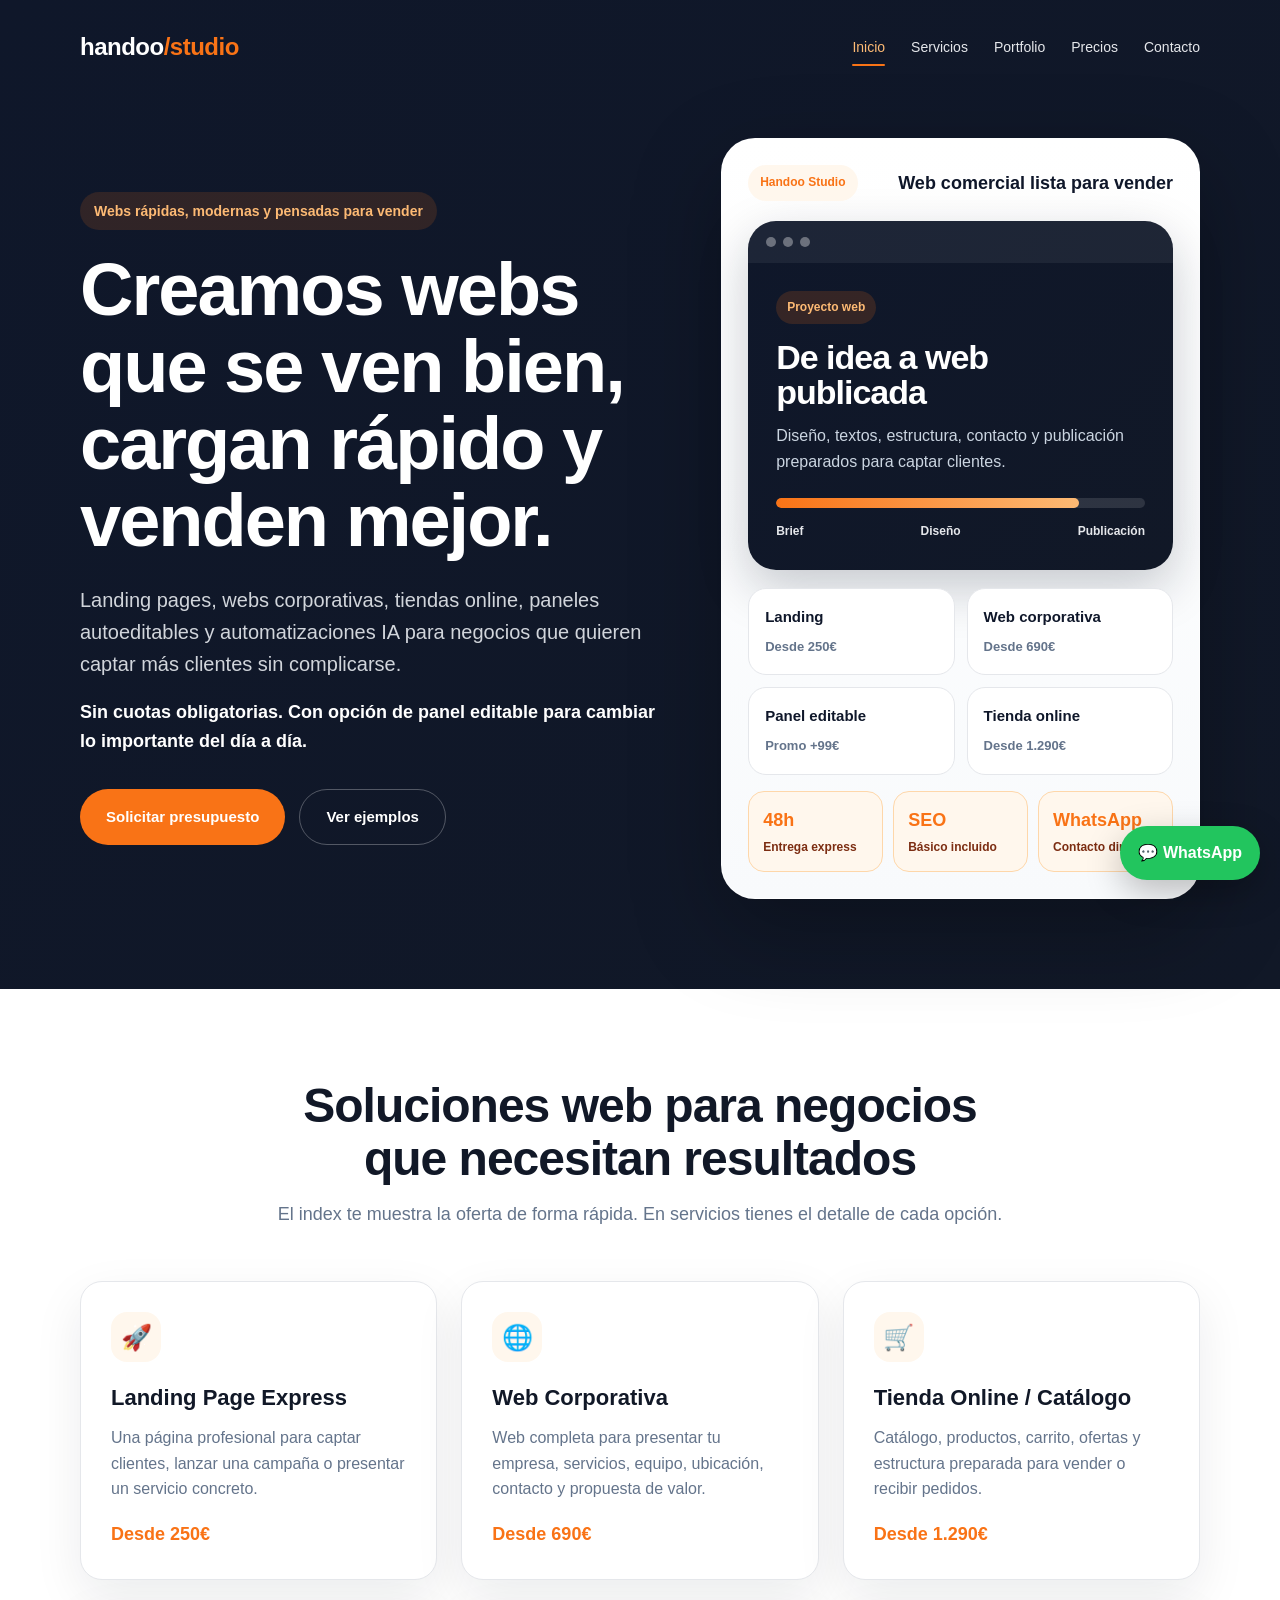
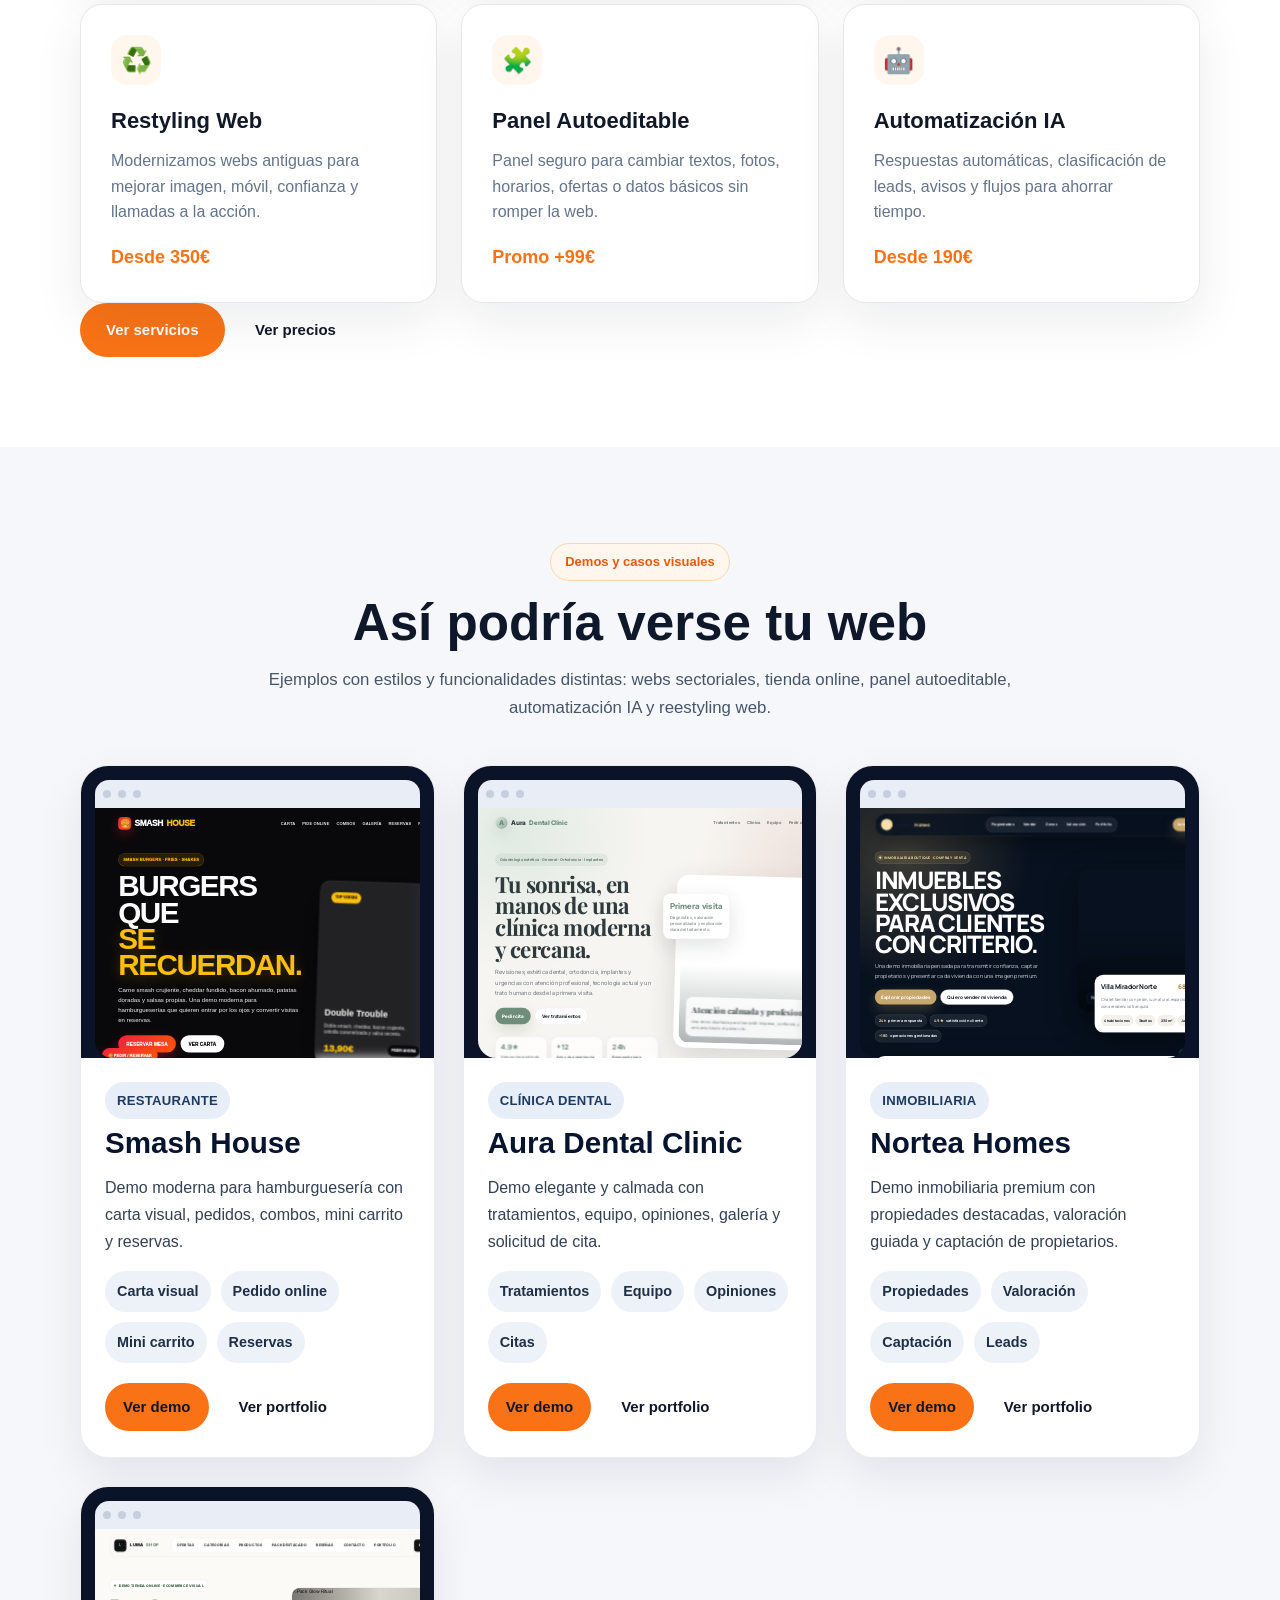
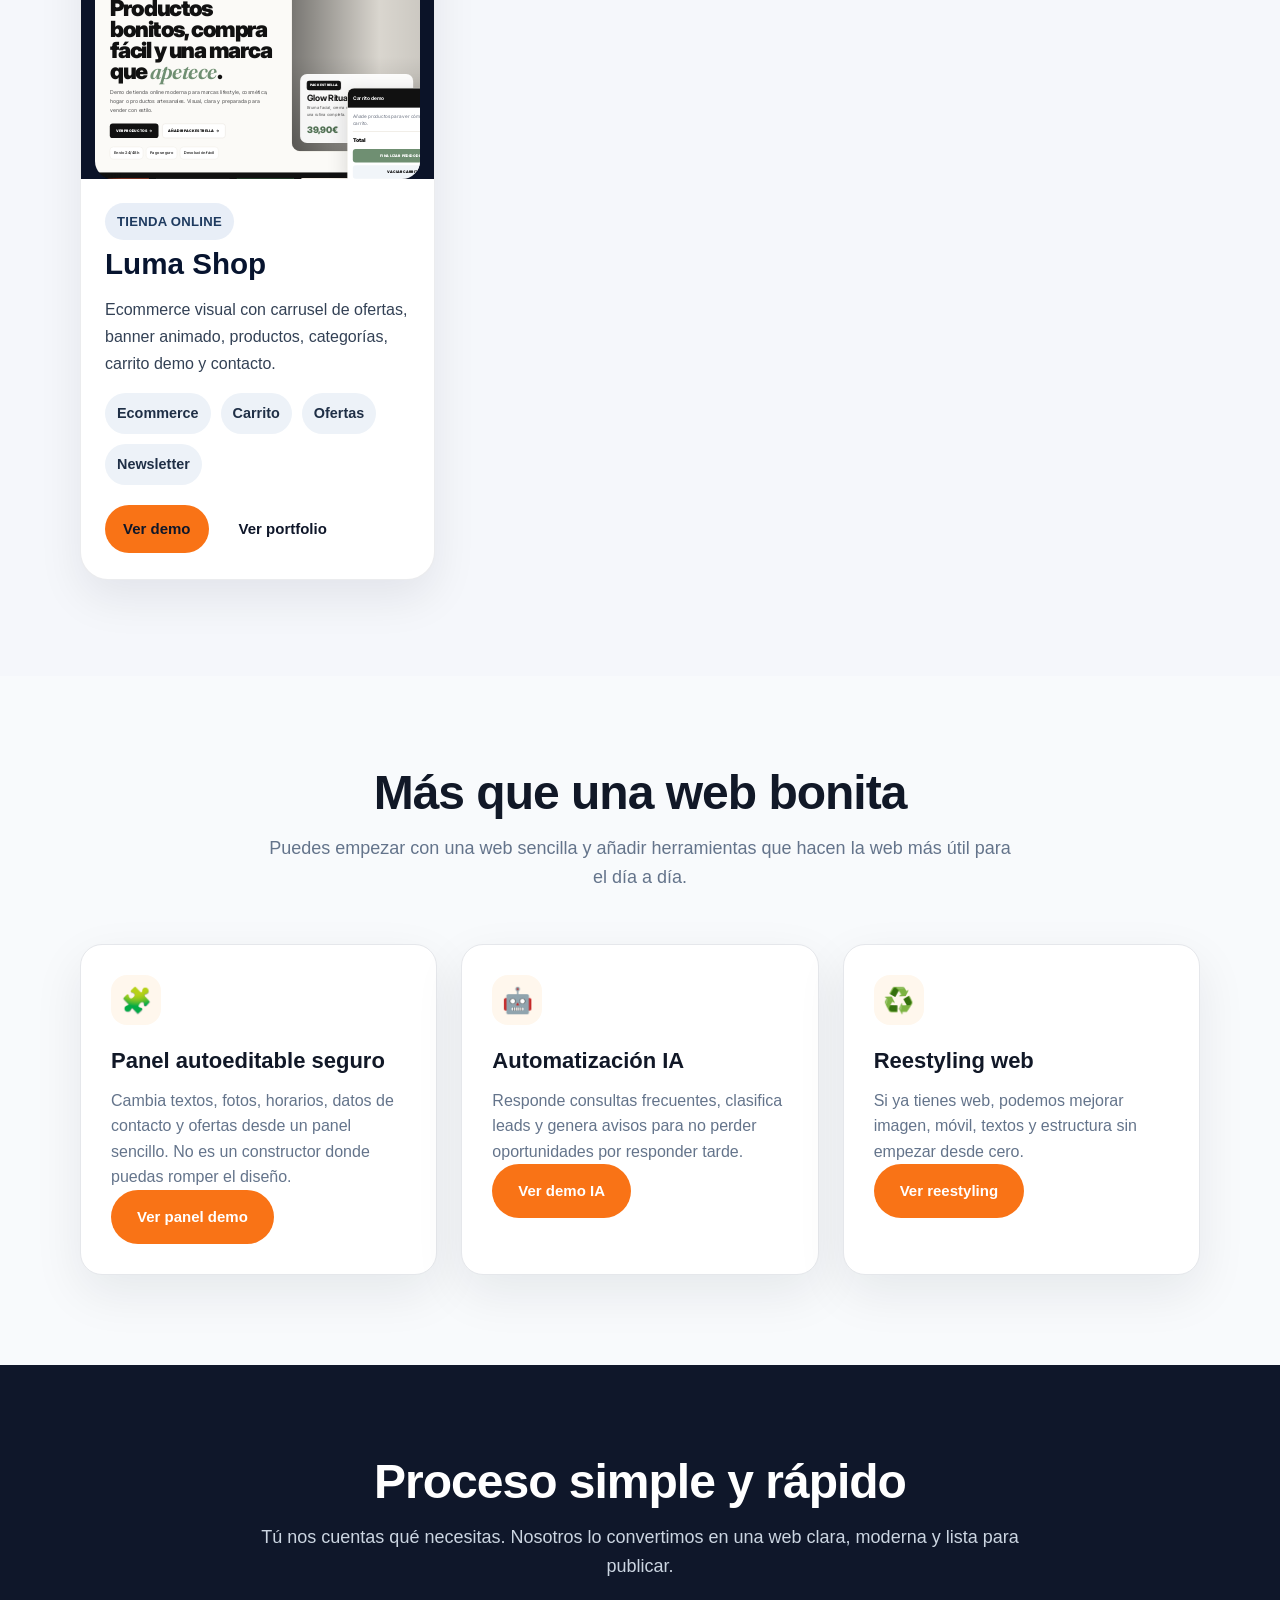
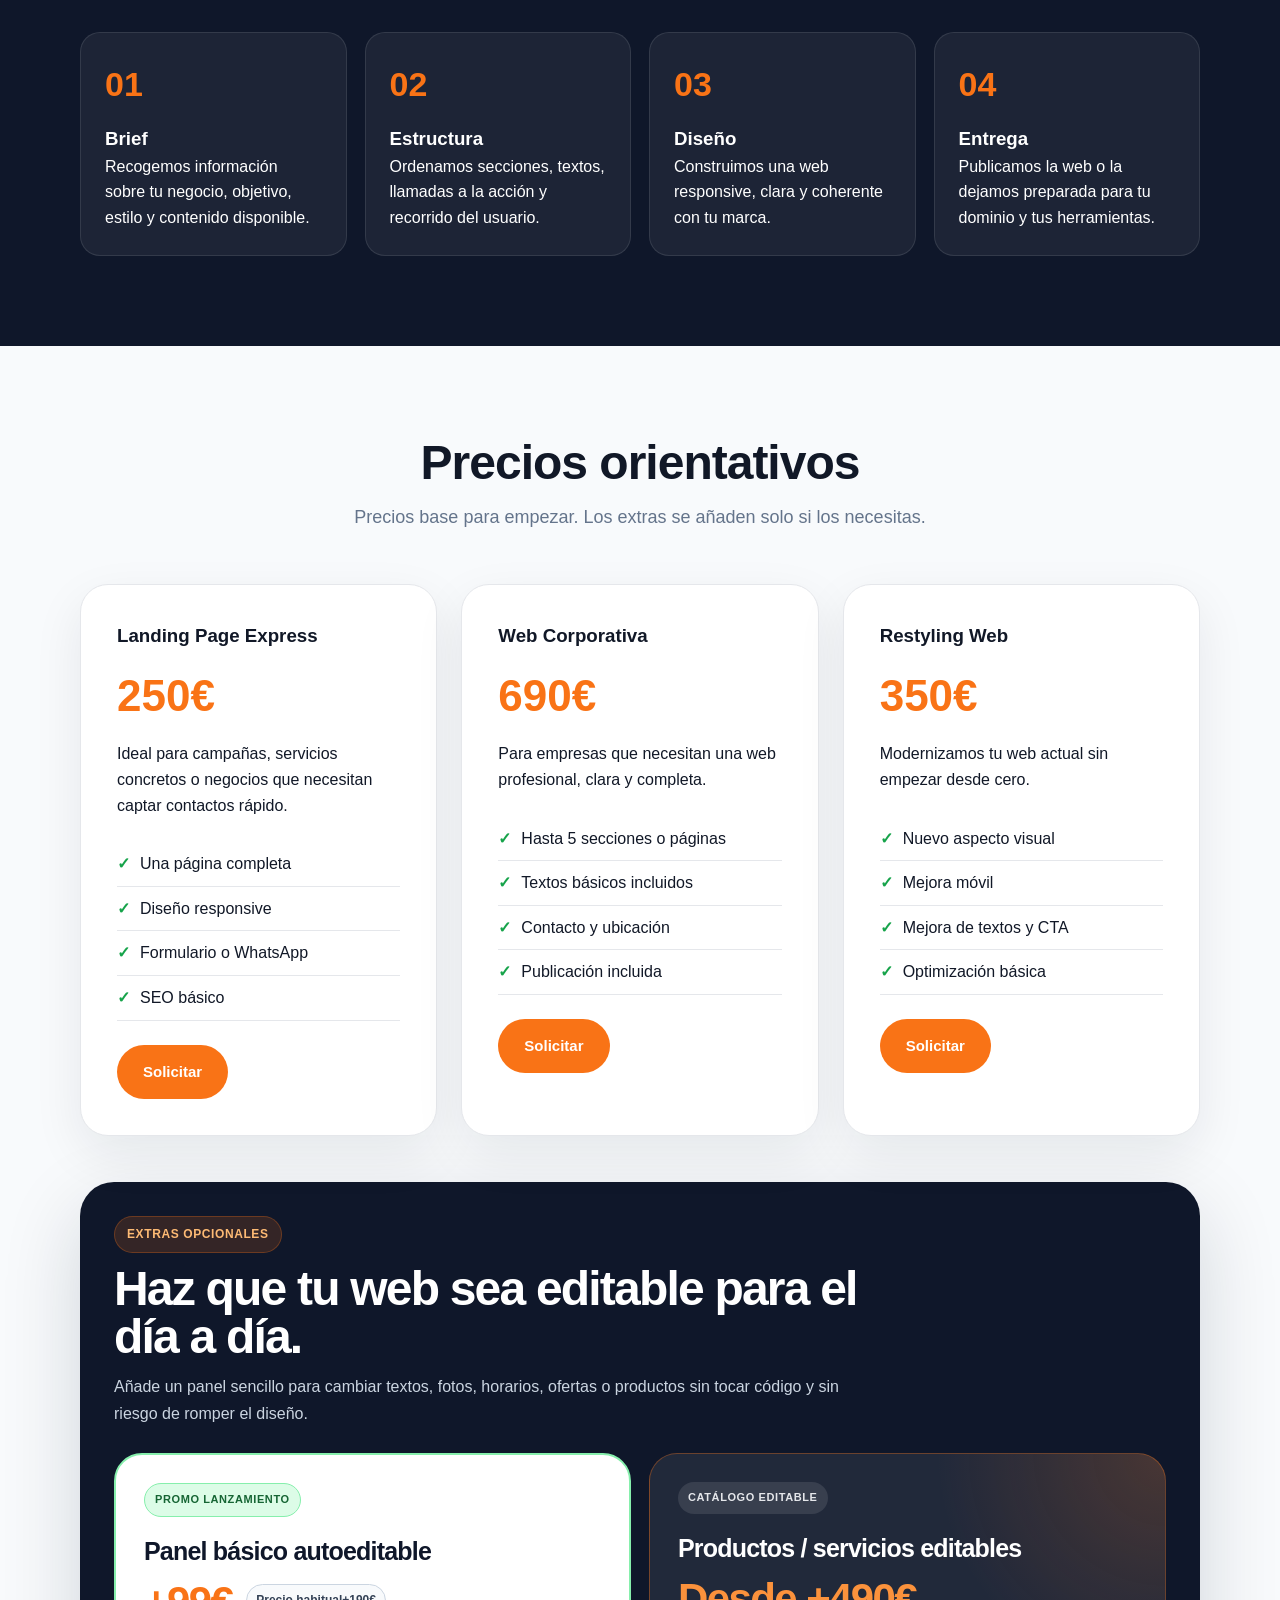
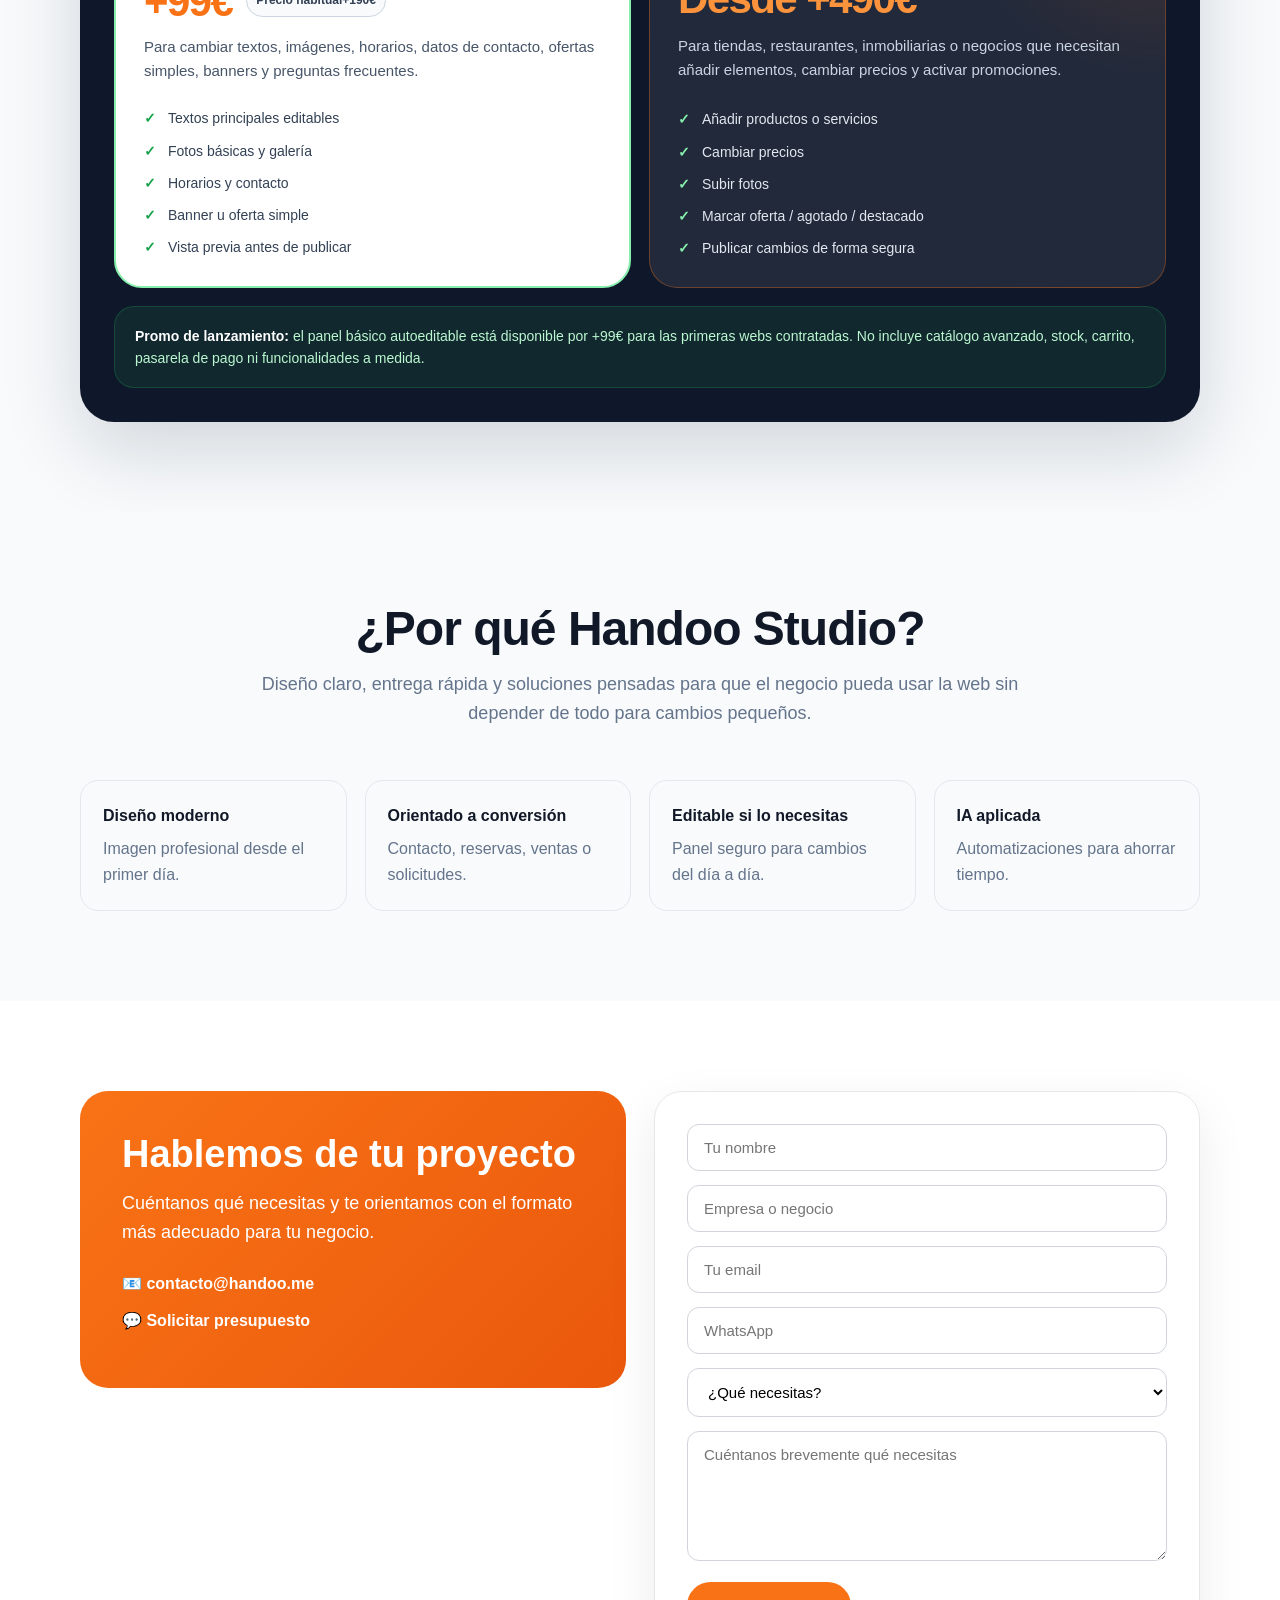
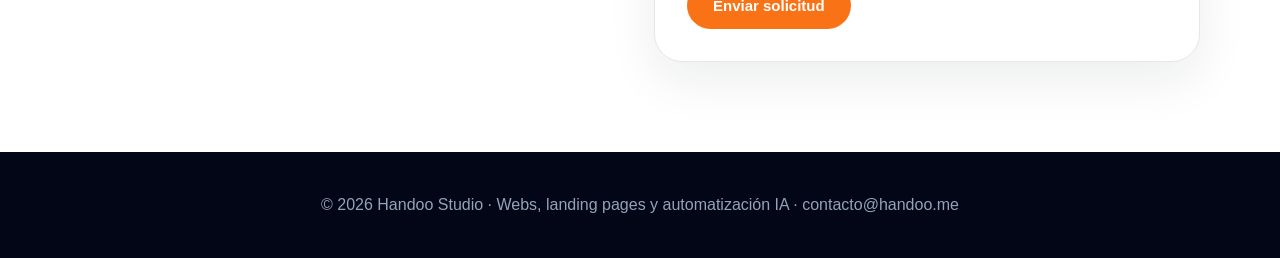
==== commit 3d79eaf6: "Add files via upload" ====
--- a/index.html
+++ b/index.html
@@ -12,7 +12,7 @@
 
 <body>
 
-<header class="hero">
+<header class="hero" data-edit-bg="page.home.cover">
   <div class="container">
 
     <nav class="navbar">
@@ -50,7 +50,7 @@
         </div>
       </div>
 
-      <div class="home-hero-panel">
+      <div class="home-hero-panel" data-edit-bg="page.home.cover">
 
         <div class="home-panel-top">
           <span>Handoo Studio</span>
@@ -78,22 +78,22 @@
         <div class="home-panel-services">
           <div>
             <strong>Landing</strong>
-            <span>Desde <span data-edit="price.landing">250€</span></span>
+            <span>Desde <span data-edit="service.landing.price">250€</span></span>
           </div>
 
           <div>
             <strong>Web corporativa</strong>
-            <span>Desde <span data-edit="price.corporate">690€</span></span>
+            <span>Desde <span data-edit="service.corporate.price">690€</span></span>
           </div>
 
           <div>
             <strong>Panel editable</strong>
-            <span>Promo <span data-edit="price.panel">+99€</span></span>
+            <span>Promo <span data-edit="service.panel.price">+99€</span></span>
           </div>
 
           <div>
             <strong>Tienda online</strong>
-            <span>Desde <span data-edit="price.shop">1.290€</span></span>
+            <span>Desde <span data-edit="service.shop.price">1.290€</span></span>
           </div>
         </div>
 
@@ -111,7 +111,7 @@
 
 <main>
 
-  <section class="section section-soft">
+  <section class="section section-soft" data-edit-bg="page.services.cover">
     <div class="container">
 
       <div class="section-title">
@@ -121,46 +121,46 @@
 
       <div class="grid-3">
 
-        <div class="card service-card">
+        <div class="card service-card" data-edit-card-bg="service.landing.image">
           <div class="card-icon">🚀</div>
-          <h3>Landing Page Express</h3>
-          <p>Una página profesional para captar clientes, lanzar una campaña o presentar un servicio concreto.</p>
-          <strong>Desde <span data-edit="price.landing">250€</span></strong>
-        </div>
-
-        <div class="card service-card">
+          <h3 data-edit="service.landing.name">Landing Page Express</h3>
+          <p data-edit="service.landing.short">Una página profesional para captar clientes, lanzar una campaña o presentar un servicio concreto.</p>
+          <strong>Desde <span data-edit="service.landing.price">250€</span></strong>
+        </div>
+
+        <div class="card service-card" data-edit-card-bg="service.corporate.image">
           <div class="card-icon">🌐</div>
-          <h3>Web Corporativa</h3>
-          <p>Web completa para presentar tu empresa, servicios, equipo, ubicación, contacto y propuesta de valor.</p>
-          <strong>Desde <span data-edit="price.corporate">690€</span></strong>
-        </div>
-
-        <div class="card service-card">
+          <h3 data-edit="service.corporate.name">Web Corporativa</h3>
+          <p data-edit="service.corporate.short">Web completa para presentar tu empresa, servicios, equipo, ubicación, contacto y propuesta de valor.</p>
+          <strong>Desde <span data-edit="service.corporate.price">690€</span></strong>
+        </div>
+
+        <div class="card service-card" data-edit-card-bg="service.shop.image">
           <div class="card-icon">🛒</div>
-          <h3>Tienda Online / Catálogo</h3>
-          <p>Catálogo, productos, carrito, ofertas y estructura preparada para vender o recibir pedidos.</p>
-          <strong>Desde <span data-edit="price.shop">1.290€</span></strong>
-        </div>
-
-        <div class="card service-card">
+          <h3 data-edit="service.shop.name">Tienda Online / Catálogo</h3>
+          <p data-edit="service.shop.short">Catálogo, productos, carrito, ofertas y estructura preparada para vender o recibir pedidos.</p>
+          <strong>Desde <span data-edit="service.shop.price">1.290€</span></strong>
+        </div>
+
+        <div class="card service-card" data-edit-card-bg="service.restyling.image">
           <div class="card-icon">♻️</div>
-          <h3>Restyling Web</h3>
-          <p>Modernizamos webs antiguas para mejorar imagen, móvil, confianza y llamadas a la acción.</p>
-          <strong>Desde <span data-edit="price.restyling">350€</span></strong>
-        </div>
-
-        <div class="card service-card">
+          <h3 data-edit="service.restyling.name">Restyling Web</h3>
+          <p data-edit="service.restyling.short">Modernizamos webs antiguas para mejorar imagen, móvil, confianza y llamadas a la acción.</p>
+          <strong>Desde <span data-edit="service.restyling.price">350€</span></strong>
+        </div>
+
+        <div class="card service-card" data-edit-card-bg="service.panel.image">
           <div class="card-icon">🧩</div>
-          <h3>Panel Autoeditable</h3>
-          <p>Panel seguro para cambiar textos, fotos, horarios, ofertas o datos básicos sin romper la web.</p>
-          <strong>Promo <span data-edit="price.panel">+99€</span></strong>
-        </div>
-
-        <div class="card service-card">
+          <h3 data-edit="service.panel.name">Panel Autoeditable</h3>
+          <p data-edit="service.panel.short">Panel seguro para cambiar textos, fotos, horarios, ofertas o datos básicos sin romper la web.</p>
+          <strong>Promo <span data-edit="service.panel.price">+99€</span></strong>
+        </div>
+
+        <div class="card service-card" data-edit-card-bg="service.ai.image">
           <div class="card-icon">🤖</div>
-          <h3>Automatización IA</h3>
-          <p>Respuestas automáticas, clasificación de leads, avisos y flujos para ahorrar tiempo.</p>
-          <strong data-edit="price.aiBasic">Desde 190€</strong>
+          <h3 data-edit="service.ai.name">Automatización IA</h3>
+          <p data-edit="service.ai.short">Respuestas automáticas, clasificación de leads, avisos y flujos para ahorrar tiempo.</p>
+          <strong data-edit="service.ai.price">Desde 190€</strong>
         </div>
 
       </div>
@@ -261,9 +261,9 @@
           <a href="demos/editor/index.html" class="btn btn-primary">Ver panel demo</a>
         </div>
 
-        <div class="card service-card">
+        <div class="card service-card" data-edit-card-bg="service.ai.image">
           <div class="card-icon">🤖</div>
-          <h3>Automatización IA</h3>
+          <h3 data-edit="service.ai.name">Automatización IA</h3>
           <p>Responde consultas frecuentes, clasifica leads y genera avisos para no perder oportunidades por responder tarde.</p>
           <a href="demos/ia/index.html" class="btn btn-primary">Ver demo IA</a>
         </div>
@@ -306,25 +306,25 @@
 
       <div class="grid-3">
 
-        <div class="price-card">
-          <h3>Landing Page</h3>
-          <div class="price" data-edit="price.landing">250€</div>
+        <div class="price-card" data-edit-card-bg="service.landing.image">
+          <h3 data-edit="service.landing.name">Landing Page</h3>
+          <div class="price" data-edit="service.landing.price">250€</div>
           <p>Ideal para campañas, servicios concretos o negocios que necesitan captar contactos rápido.</p>
           <ul><li>Una página completa</li><li>Diseño responsive</li><li>Formulario o WhatsApp</li><li>SEO básico</li></ul>
           <a href="contacto.html" class="btn btn-primary">Solicitar</a>
         </div>
 
-        <div class="price-card featured">
-          <h3>Web Corporativa</h3>
-          <div class="price" data-edit="price.corporate">690€</div>
+        <div class="price-card featured" data-edit-card-bg="service.corporate.image">
+          <h3 data-edit="service.corporate.name">Web Corporativa</h3>
+          <div class="price" data-edit="service.corporate.price">690€</div>
           <p>Para empresas que necesitan una web profesional, clara y completa.</p>
           <ul><li>Hasta 5 secciones o páginas</li><li>Textos básicos incluidos</li><li>Contacto y ubicación</li><li>Publicación incluida</li></ul>
           <a href="contacto.html" class="btn btn-primary">Solicitar</a>
         </div>
 
-        <div class="price-card">
-          <h3>Restyling Web</h3>
-          <div class="price" data-edit="price.restyling">350€</div>
+        <div class="price-card" data-edit-card-bg="service.restyling.image">
+          <h3 data-edit="service.restyling.name">Restyling Web</h3>
+          <div class="price" data-edit="service.restyling.price">350€</div>
           <p>Modernizamos tu web actual sin empezar desde cero.</p>
           <ul><li>Nuevo aspecto visual</li><li>Mejora móvil</li><li>Mejora de textos y CTA</li><li>Optimización básica</li></ul>
           <a href="contacto.html" class="btn btn-primary">Solicitar</a>
@@ -353,8 +353,8 @@
               <h4>Panel básico autoeditable</h4>
 
               <div class="addon-price-line">
-                <strong data-edit="price.panel">+99€</strong>
-                <small>Precio habitual <span data-edit="price.panel.usual">+190€</span></small>
+                <strong data-edit="service.panel.price">+99€</strong>
+                <small>Precio habitual <span data-edit="service.panel.usualPrice">+190€</span></small>
               </div>
 
               <p>
@@ -376,7 +376,7 @@
             <div>
               <span class="addon-badge">Catálogo editable</span>
               <h4>Productos / servicios editables</h4>
-              <strong data-edit="price.catalog">Desde +490€</strong>
+              <strong data-edit="service.catalog.price">Desde +490€</strong>
               <p>
                 Para tiendas, restaurantes, inmobiliarias o negocios que necesitan
                 añadir elementos, cambiar precios y activar promociones.
